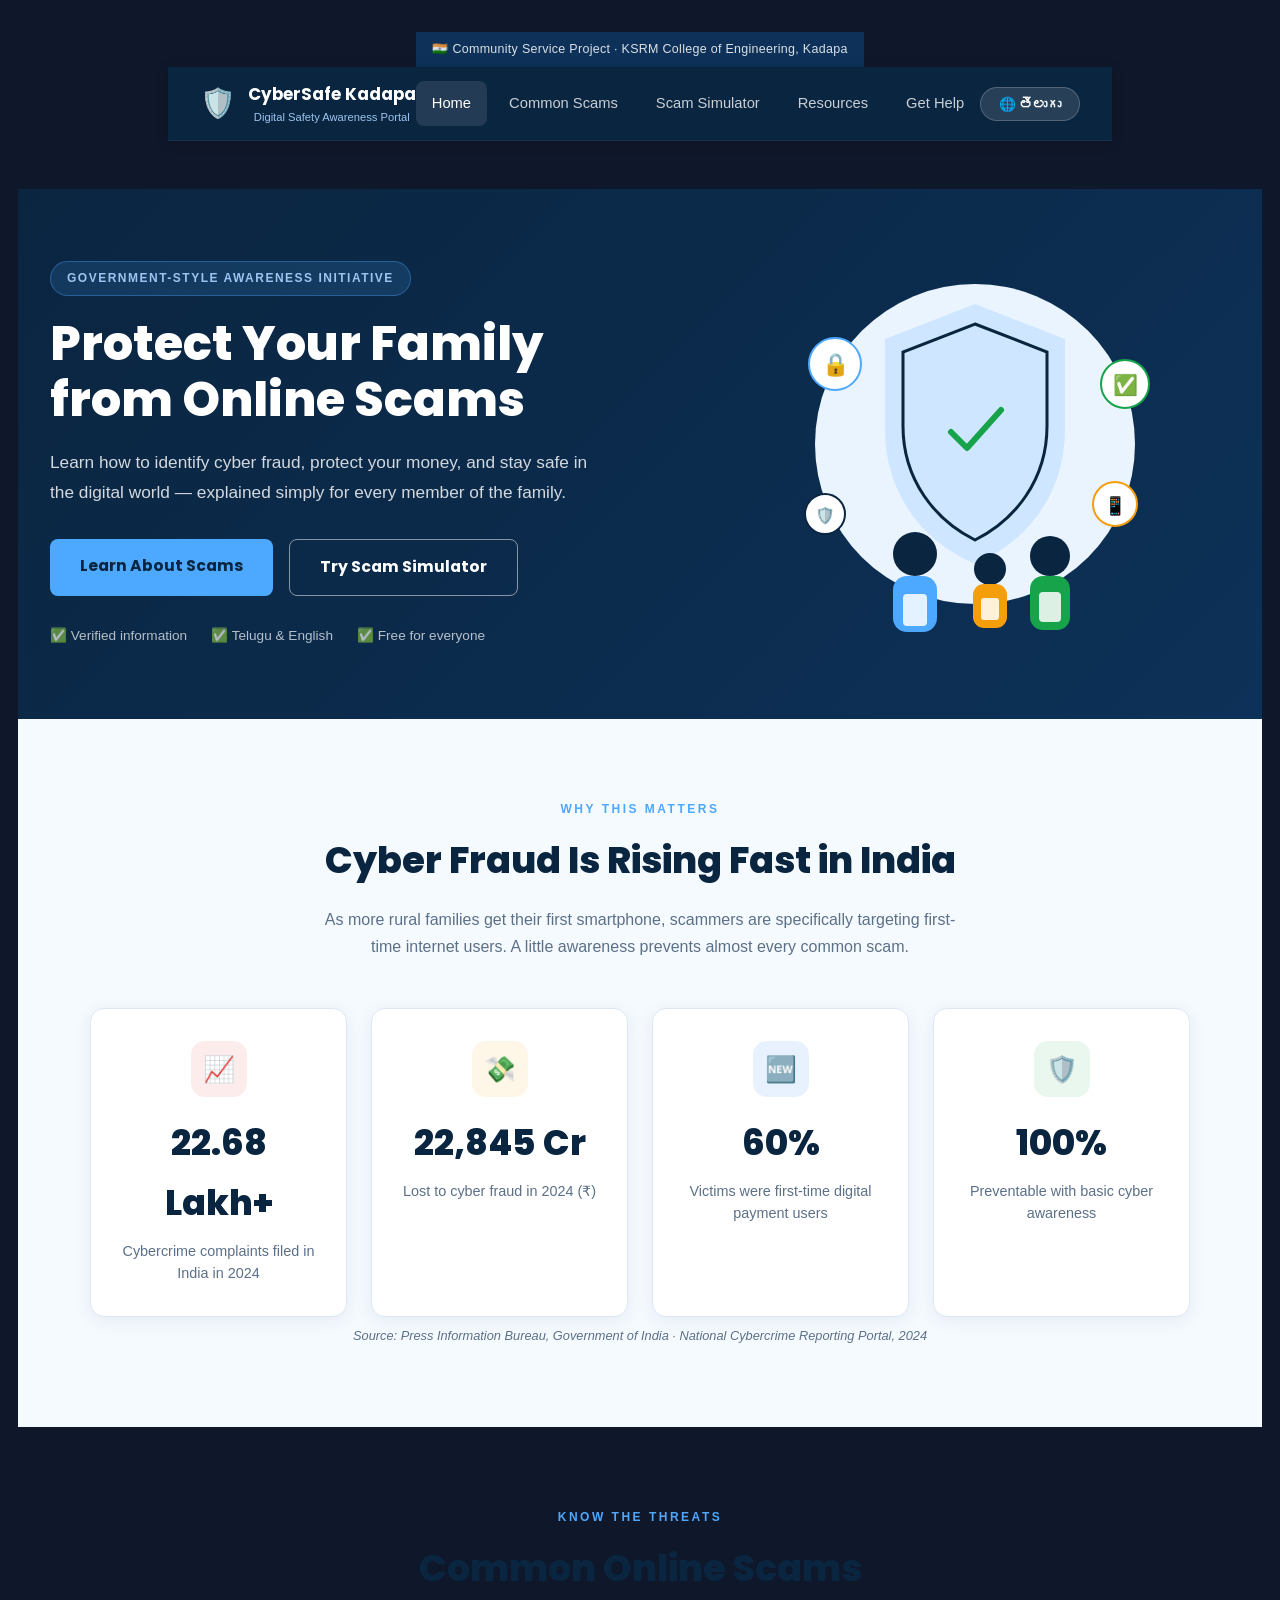
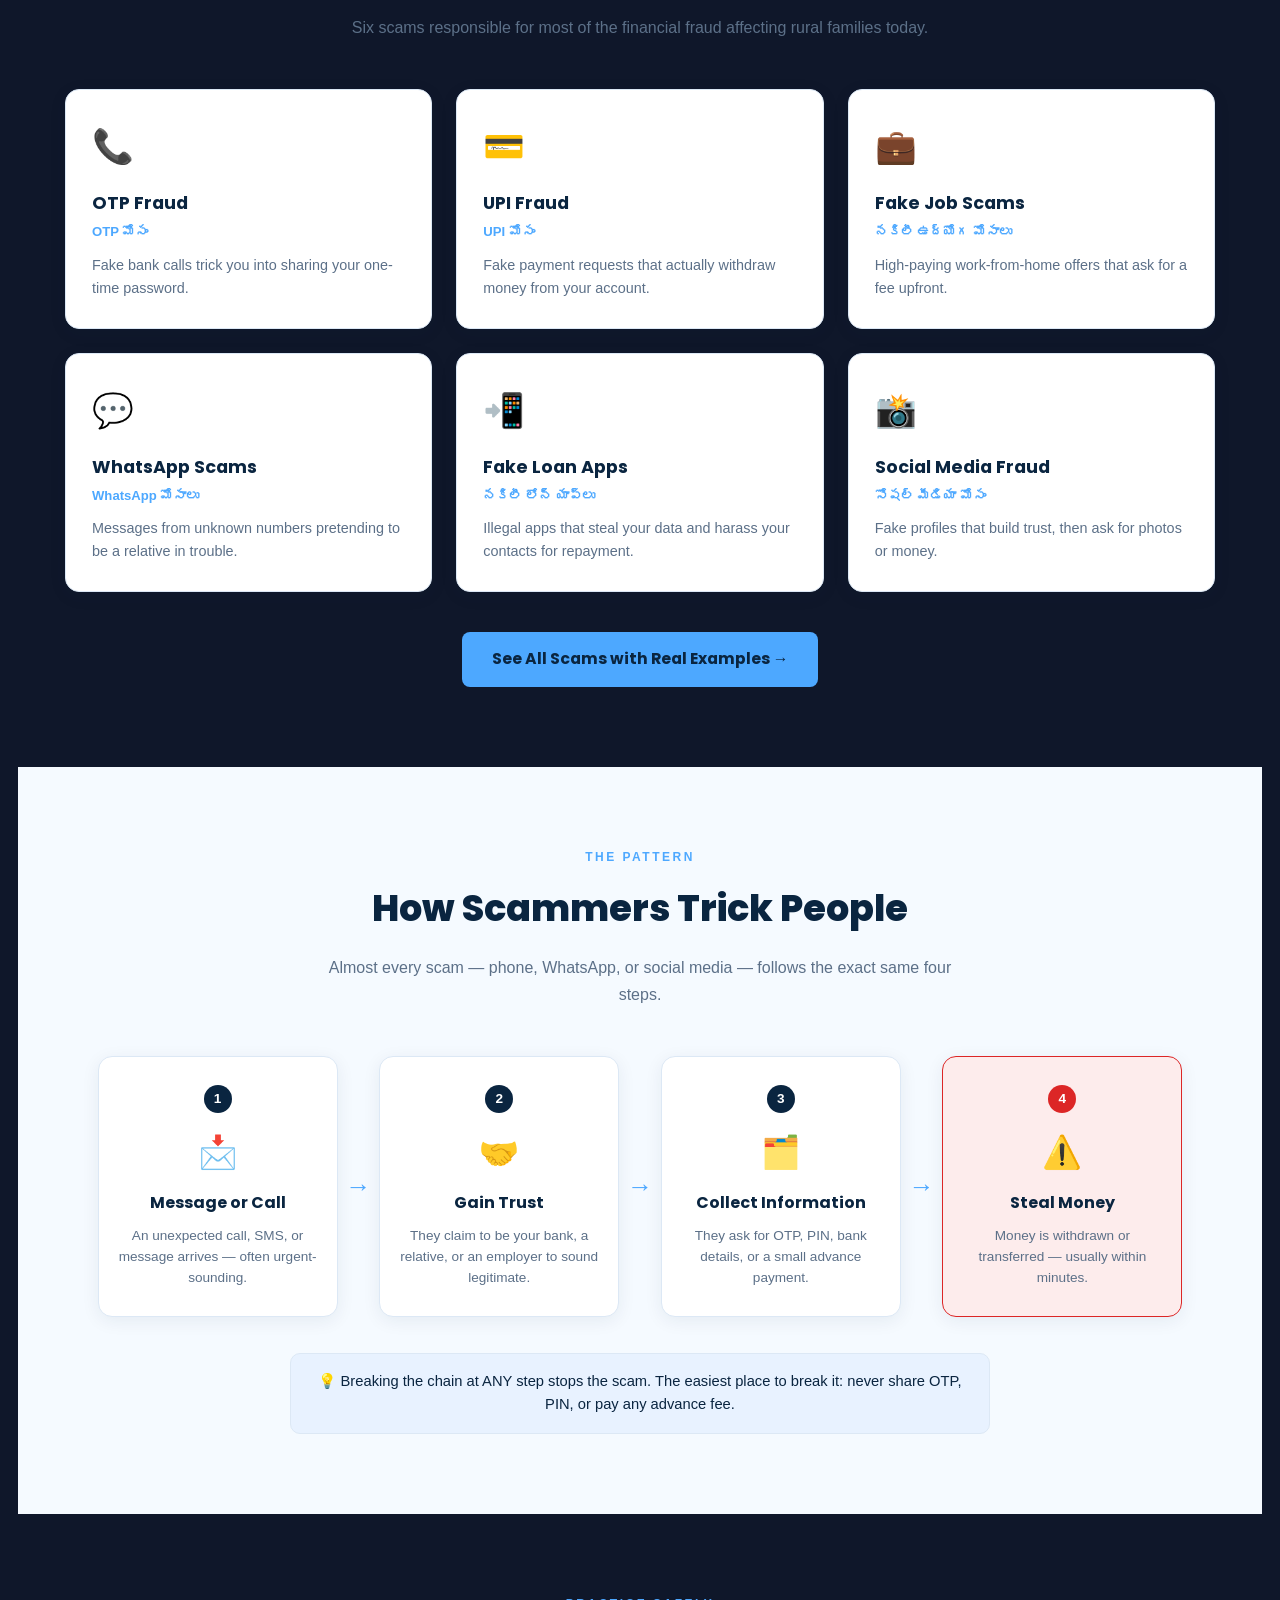
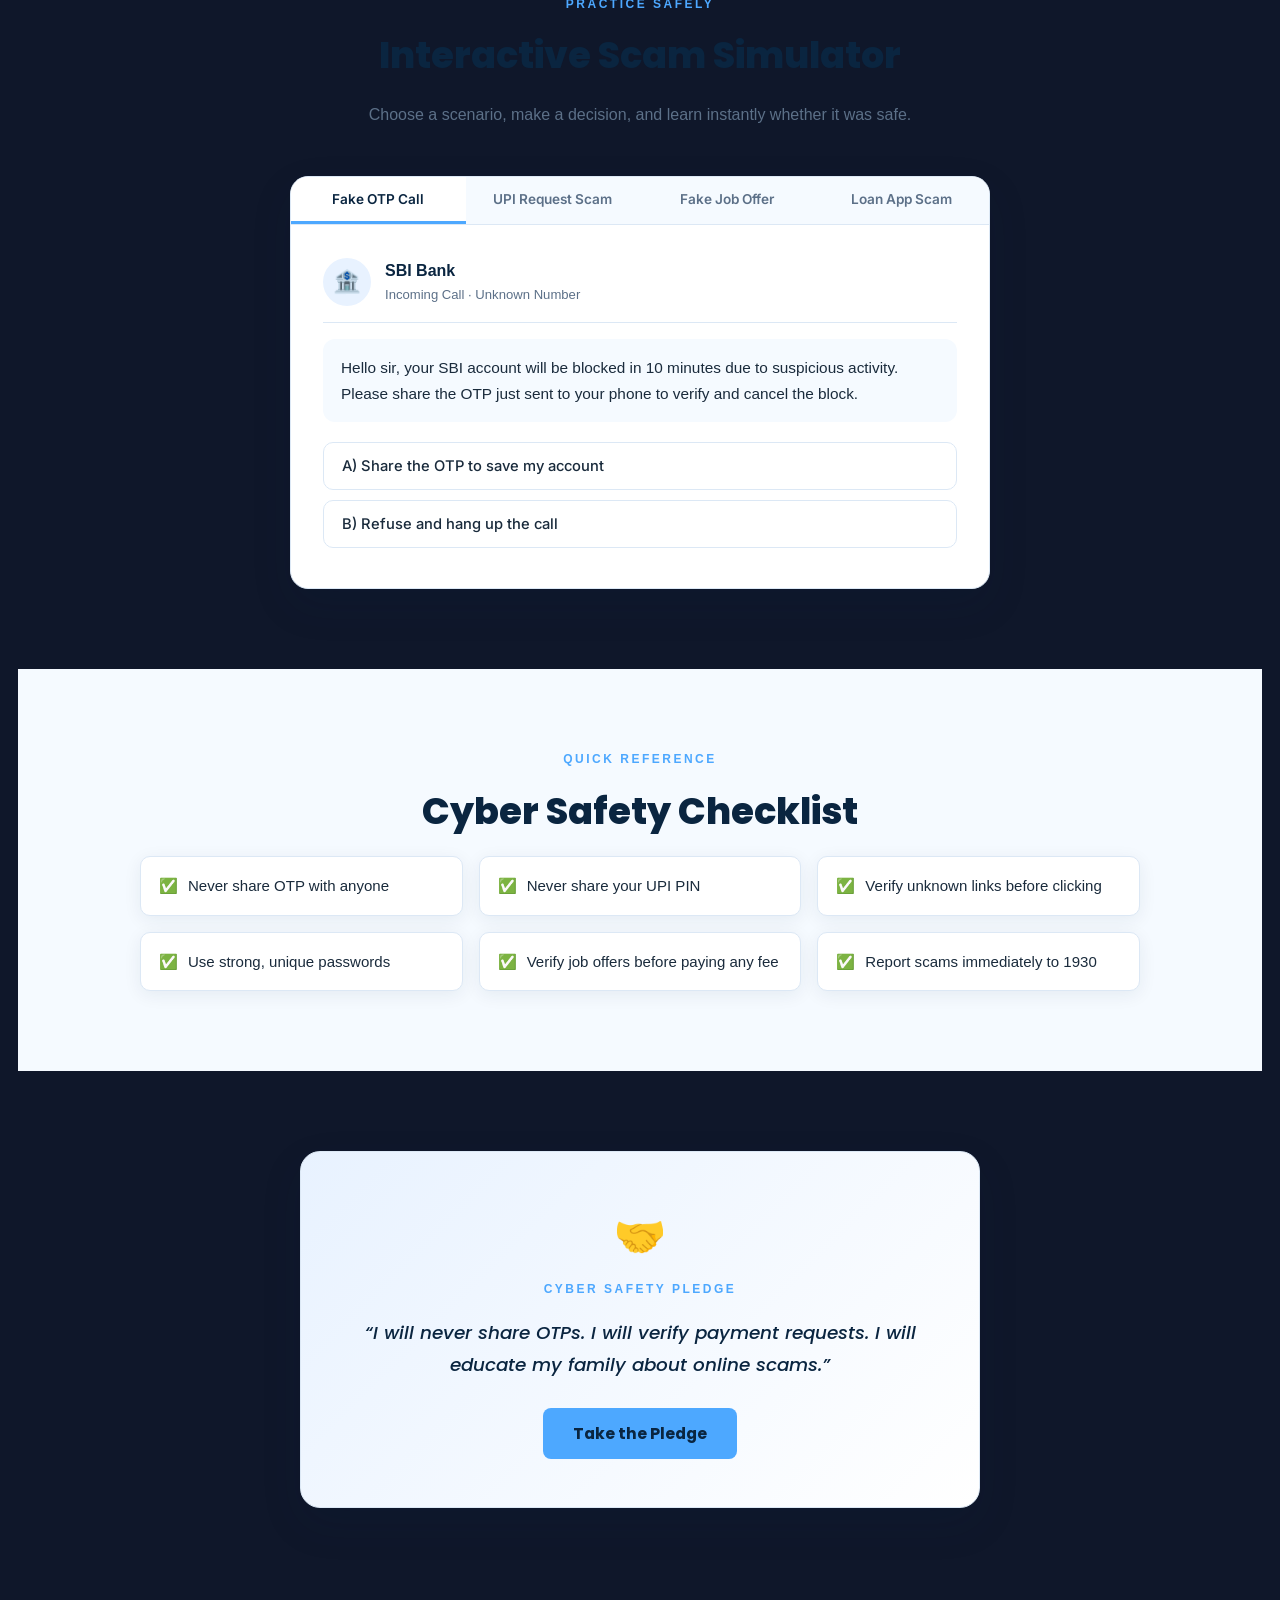
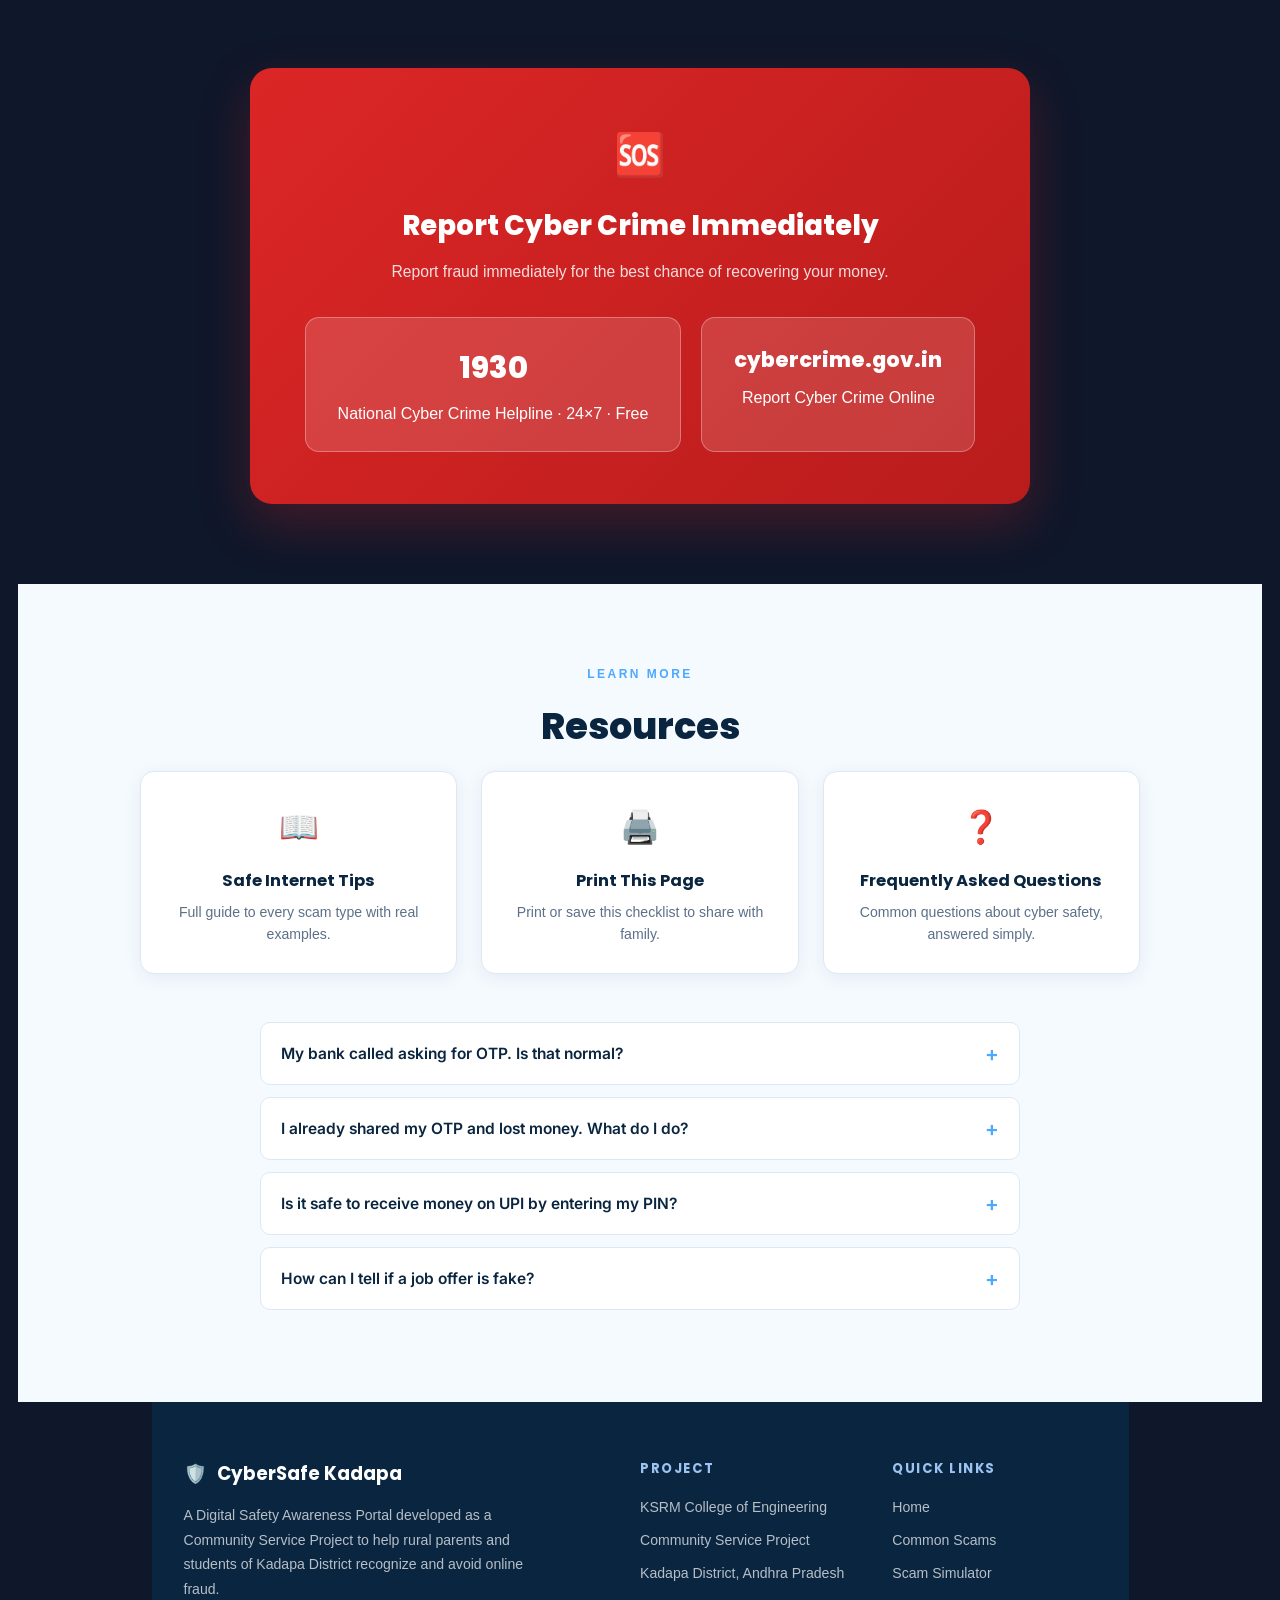
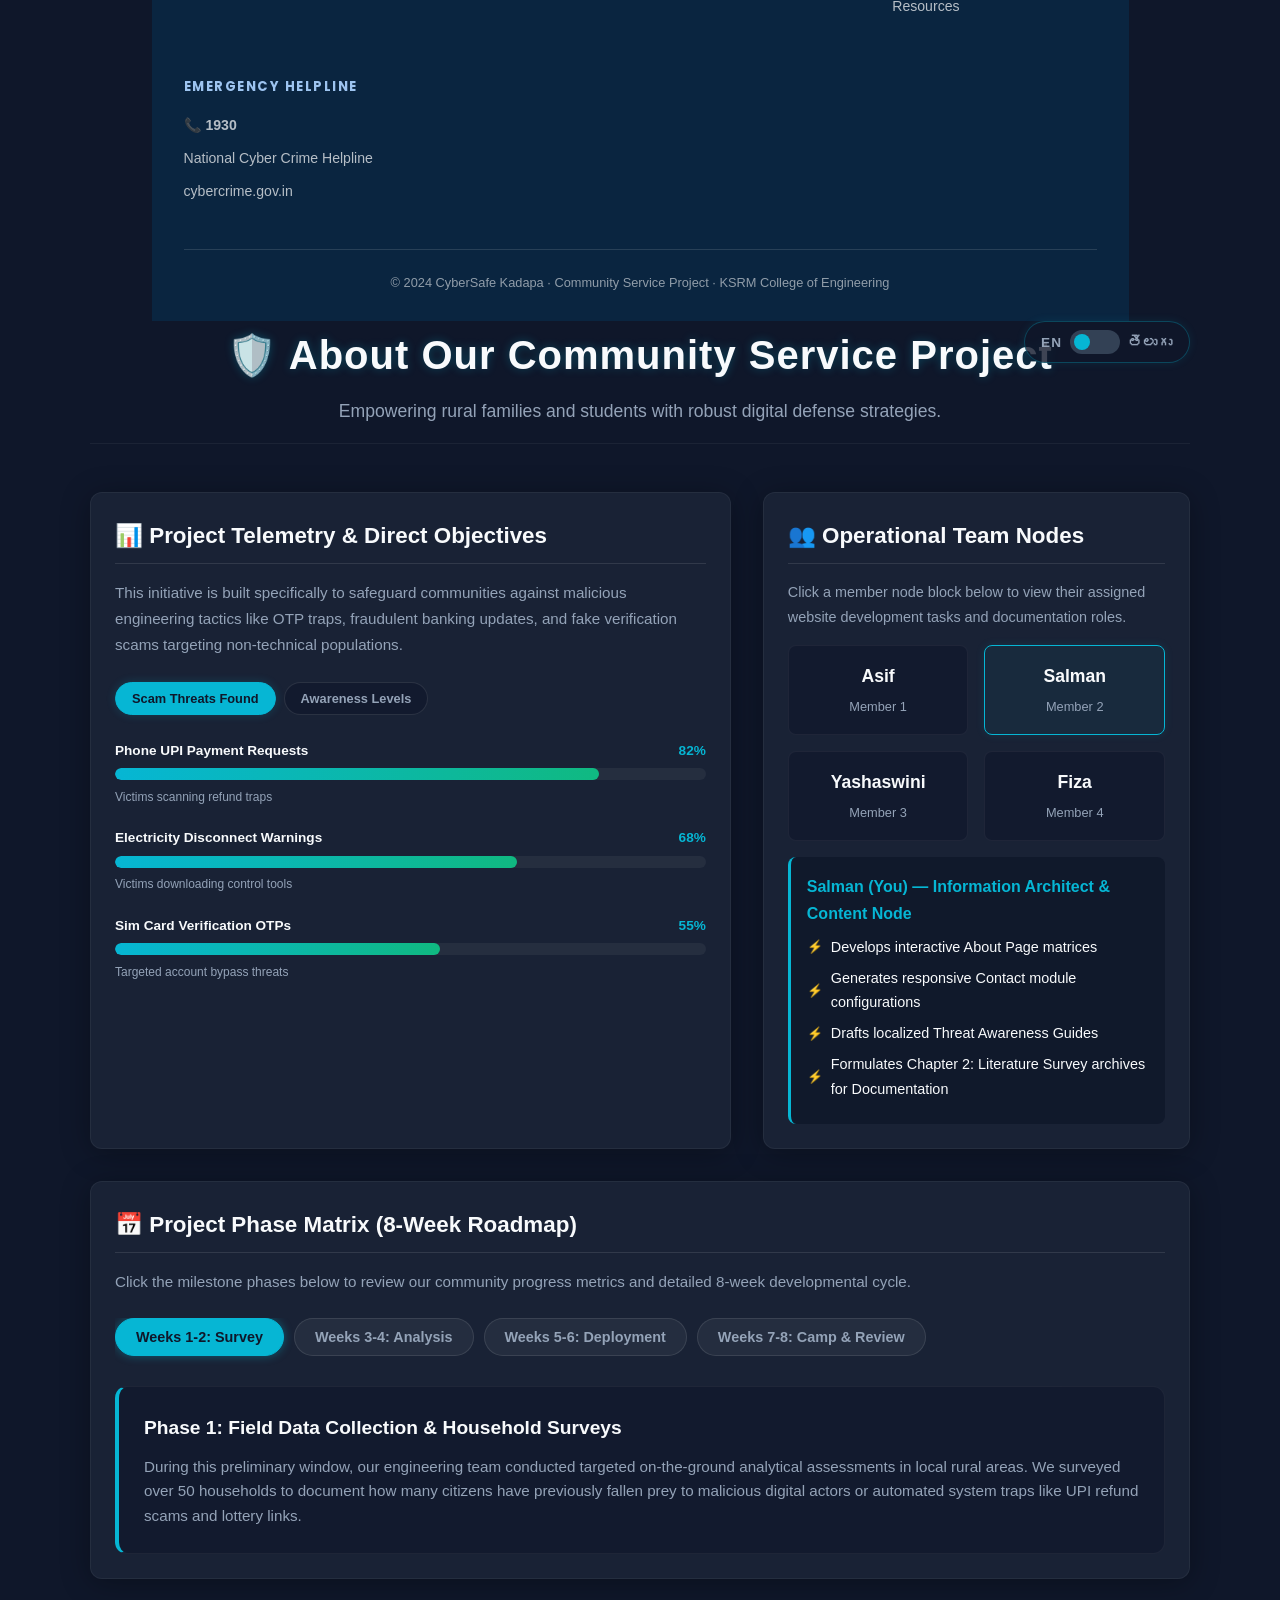
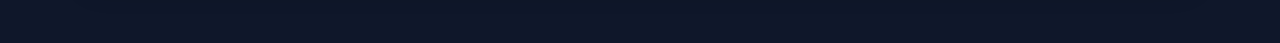
==== index.html @ 5f25ead6 "Update index.html" ====
<!DOCTYPE html>
<html lang="en">
<head>
<meta charset="UTF-8"/>
<meta name="viewport" content="width=device-width, initial-scale=1.0"/>
<title>CyberSafe Kadapa — National Digital Safety Awareness Portal</title>
<link href="https://fonts.googleapis.com/css2?family=Poppins:wght@400;500;600;700;800&family=Inter:wght@400;500;600;700&display=swap" rel="stylesheet"/>
<link rel="stylesheet" href="style.css"/>
</head>
<body>

<!-- SKIP LINK -->
<a href="#main" class="skip-link">Skip to content</a>

<!-- TOP STRIP -->
<div class="top-strip">
  <span data-en="🇮🇳 Community Service Project · KSRM College of Engineering, Kadapa" data-te="🇮🇳 కమ్యూనిటీ సర్వీస్ ప్రాజెక్ట్ · KSRM కళాశాల, కడప">🇮🇳 Community Service Project · KSRM College of Engineering, Kadapa</span>
</div>

<!-- NAVBAR -->
<header class="navbar">
  <a href="index.html" class="nav-brand">
    <span class="brand-icon">🛡️</span>
    <span class="brand-text">
      <strong data-en="CyberSafe Kadapa" data-te="సైబర్‌సేఫ్ కడప">CyberSafe Kadapa</strong>
      <small data-en="Digital Safety Awareness Portal" data-te="డిజిటల్ భద్రత అవగాహన పోర్టల్">Digital Safety Awareness Portal</small>
    </span>
  </a>
  <nav class="nav-links" id="navLinks">
    <a href="index.html" class="active" data-en="Home" data-te="హోమ్">Home</a>
    <a href="awareness.html" data-en="Common Scams" data-te="సాధారణ మోసాలు">Common Scams</a>
    <a href="#simulator" data-en="Scam Simulator" data-te="స్కామ్ సిమ్యులేటర్">Scam Simulator</a>
    <a href="#resources" data-en="Resources" data-te="వనరులు">Resources</a>
    <a href="#helpline" data-en="Get Help" data-te="సహాయం పొందండి">Get Help</a>
  </nav>
  <div class="nav-actions">
    <button class="lang-btn" id="langBtn" onclick="toggleLanguage()">🌐 తెలుగు</button>
    <button class="hamburger" id="hamburger" onclick="toggleMenu()" aria-label="Menu">
      <span></span><span></span><span></span>
    </button>
  </div>
</header>

<main id="main">

  <!-- HERO -->
  <section class="hero">
    <div class="hero-grid">
      <div class="hero-text">
        <span class="eyebrow" data-en="GOVERNMENT-STYLE AWARENESS INITIATIVE" data-te="ప్రభుత్వ తరహా అవగాహన కార్యక్రమం">GOVERNMENT-STYLE AWARENESS INITIATIVE</span>
        <h1 data-en="Protect Your Family from Online Scams" data-te="ఆన్‌లైన్ మోసాల నుండి మీ కుటుంబాన్ని రక్షించండి">Protect Your Family from Online Scams</h1>
        <p class="hero-sub" data-en="Learn how to identify cyber fraud, protect your money, and stay safe in the digital world — explained simply for every member of the family." data-te="సైబర్ మోసాన్ని గుర్తించడం, మీ డబ్బును రక్షించుకోవడం మరియు డిజిటల్ ప్రపంచంలో సురక్షితంగా ఉండటం నేర్చుకోండి — కుటుంబంలోని ప్రతి సభ్యునికి సరళంగా వివరించబడింది.">Learn how to identify cyber fraud, protect your money, and stay safe in the digital world — explained simply for every member of the family.</p>
        <div class="hero-ctas">
          <a href="awareness.html" class="btn btn-primary" data-en="Learn About Scams" data-te="మోసాల గురించి తెలుసుకోండి">Learn About Scams</a>
          <a href="#simulator" class="btn btn-outline" data-en="Try Scam Simulator" data-te="స్కామ్ సిమ్యులేటర్ ప్రయత్నించండి">Try Scam Simulator</a>
        </div>
        <div class="hero-trust">
          <span>✅ <span data-en="Verified information" data-te="ధృవీకరించబడిన సమాచారం">Verified information</span></span>
          <span>✅ <span data-en="Telugu &amp; English" data-te="తెలుగు &amp; ఇంగ్లీష్">Telugu &amp; English</span></span>
          <span>✅ <span data-en="Free for everyone" data-te="అందరికీ ఉచితం">Free for everyone</span></span>
        </div>
      </div>

      <div class="hero-art" aria-hidden="true">
        <svg viewBox="0 0 420 380" class="family-illustration">
          <!-- shield backdrop -->
          <circle cx="210" cy="180" r="160" fill="#EAF4FF"/>
          <path d="M210 40 L300 75 V165 C300 230 262 278 210 300 C158 278 120 230 120 165 V75 Z" fill="#4DA8FF" opacity="0.18"/>
          <path d="M210 60 L282 88 V162 C282 216 250 256 210 276 C170 256 138 216 138 162 V88 Z" fill="none" stroke="#0A2540" stroke-width="3"/>
          <path d="M186 168 L202 184 L236 146" fill="none" stroke="#16A34A" stroke-width="6" stroke-linecap="round" stroke-linejoin="round"/>
          <!-- parent figure -->
          <circle cx="150" cy="290" r="22" fill="#0A2540"/>
          <rect x="128" y="312" width="44" height="56" rx="14" fill="#4DA8FF"/>
          <rect x="138" y="330" width="24" height="32" rx="4" fill="#FFFFFF" opacity="0.85"/>
          <!-- child figure -->
          <circle cx="225" cy="305" r="16" fill="#0A2540"/>
          <rect x="208" y="320" width="34" height="44" rx="11" fill="#F59E0B"/>
          <rect x="216" y="334" width="18" height="22" rx="3" fill="#FFFFFF" opacity="0.85"/>
          <!-- second parent -->
          <circle cx="285" cy="292" r="20" fill="#0A2540"/>
          <rect x="265" y="312" width="40" height="54" rx="13" fill="#16A34A"/>
          <rect x="274" y="328" width="22" height="30" rx="4" fill="#FFFFFF" opacity="0.85"/>
          <!-- floating security icons -->
          <g class="float-icon a">
            <circle cx="70" cy="100" r="26" fill="#FFFFFF" stroke="#4DA8FF" stroke-width="2"/>
            <text x="70" y="108" text-anchor="middle" font-size="22">🔒</text>
          </g>
          <g class="float-icon b">
            <circle cx="360" cy="120" r="24" fill="#FFFFFF" stroke="#16A34A" stroke-width="2"/>
            <text x="360" y="128" text-anchor="middle" font-size="20">✅</text>
          </g>
          <g class="float-icon c">
            <circle cx="350" cy="240" r="22" fill="#FFFFFF" stroke="#F59E0B" stroke-width="2"/>
            <text x="350" y="248" text-anchor="middle" font-size="18">📱</text>
          </g>
          <g class="float-icon d">
            <circle cx="60" cy="250" r="20" fill="#FFFFFF" stroke="#0A2540" stroke-width="2"/>
            <text x="60" y="257" text-anchor="middle" font-size="16">🛡️</text>
          </g>
        </svg>
      </div>
    </div>
  </section>

  <!-- WHY IT MATTERS -->
  <section class="section section-light reveal">
    <p class="section-eyebrow" data-en="WHY THIS MATTERS" data-te="ఇది ఎందుకు ముఖ్యం">WHY THIS MATTERS</p>
    <h2 class="section-title" data-en="Cyber Fraud Is Rising Fast in India" data-te="భారతదేశంలో సైబర్ మోసం వేగంగా పెరుగుతోంది">Cyber Fraud Is Rising Fast in India</h2>
    <p class="section-desc" data-en="As more rural families get their first smartphone, scammers are specifically targeting first-time internet users. A little awareness prevents almost every common scam." data-te="మరిన్ని గ్రామీణ కుటుంబాలు తమ మొదటి స్మార్ట్‌ఫోన్ పొందడంతో, స్కామర్లు మొదటిసారి ఇంటర్నెట్ వాడే వారిని ప్రత్యేకంగా లక్ష్యంగా చేసుకుంటున్నారు. కొంచెం అవగాహన దాదాపు అన్ని సాధారణ మోసాలను నివారిస్తుంది.">As more rural families get their first smartphone, scammers are specifically targeting first-time internet users. A little awareness prevents almost every common scam.</p>

    <div class="info-grid">
      <div class="info-card reveal-item">
        <div class="info-icon icon-danger">📈</div>
        <div class="info-num" data-target="22.68" data-suffix=" Lakh+">0</div>
        <p data-en="Cybercrime complaints filed in India in 2024" data-te="2024లో భారతదేశంలో దాఖలైన సైబర్ క్రైమ్ ఫిర్యాదులు">Cybercrime complaints filed in India in 2024</p>
      </div>
      <div class="info-card reveal-item">
        <div class="info-icon icon-warning">💸</div>
        <div class="info-num" data-target="22845" data-suffix=" Cr">0</div>
        <p data-en="Lost to cyber fraud in 2024 (₹)" data-te="2024లో సైబర్ మోసంలో పోయిన మొత్తం (₹)">Lost to cyber fraud in 2024 (₹)</p>
      </div>
      <div class="info-card reveal-item">
        <div class="info-icon icon-info">🆕</div>
        <div class="info-num" data-target="60" data-suffix="%">0</div>
        <p data-en="Victims were first-time digital payment users" data-te="మొదటిసారి డిజిటల్ చెల్లింపు వాడిన వారు బాధితులయ్యారు">Victims were first-time digital payment users</p>
      </div>
      <div class="info-card reveal-item">
        <div class="info-icon icon-success">🛡️</div>
        <div class="info-num" data-target="100" data-suffix="%">0</div>
        <p data-en="Preventable with basic cyber awareness" data-te="ప్రాథమిక సైబర్ అవగాహనతో నివారించగలిగేది">Preventable with basic cyber awareness</p>
      </div>
    </div>
    <p class="source-note" data-en="Source: Press Information Bureau, Government of India · National Cybercrime Reporting Portal, 2024" data-te="మూలం: పత్రికా సమాచార కార్యాలయం, భారత ప్రభుత్వం · 2024">Source: Press Information Bureau, Government of India · National Cybercrime Reporting Portal, 2024</p>
  </section>

  <!-- COMMON SCAMS PREVIEW -->
  <section class="section reveal">
    <p class="section-eyebrow" data-en="KNOW THE THREATS" data-te="ముప్పులు తెలుసుకోండి">KNOW THE THREATS</p>
    <h2 class="section-title" data-en="Common Online Scams" data-te="సాధారణ ఆన్‌లైన్ మోసాలు">Common Online Scams</h2>
    <p class="section-desc" data-en="Six scams responsible for most of the financial fraud affecting rural families today." data-te="నేడు గ్రామీణ కుటుంబాలను ప్రభావితం చేసే ఆర్థిక మోసాలలో ఎక్కువ భాగానికి కారణమైన ఆరు మోసాలు.">Six scams responsible for most of the financial fraud affecting rural families today.</p>

    <div class="scam-grid">
      <a href="awareness.html#otp" class="scam-card reveal-item">
        <div class="scam-icon">📞</div>
        <h3 data-en="OTP Fraud" data-te="OTP మోసం">OTP Fraud</h3>
        <span class="te-label">OTP మోసం</span>
        <p data-en="Fake bank calls trick you into sharing your one-time password." data-te="నకిలీ బ్యాంక్ కాల్స్ మిమ్మల్ని OTP పంచుకునేలా మోసం చేస్తాయి.">Fake bank calls trick you into sharing your one-time password.</p>
      </a>
      <a href="awareness.html#upi" class="scam-card reveal-item">
        <div class="scam-icon">💳</div>
        <h3 data-en="UPI Fraud" data-te="UPI మోసం">UPI Fraud</h3>
        <span class="te-label">UPI మోసం</span>
        <p data-en="Fake payment requests that actually withdraw money from your account." data-te="నిజానికి మీ ఖాతా నుండి డబ్బు తీసుకునే నకిలీ చెల్లింపు అభ్యర్థనలు.">Fake payment requests that actually withdraw money from your account.</p>
      </a>
      <a href="awareness.html#jobs" class="scam-card reveal-item">
        <div class="scam-icon">💼</div>
        <h3 data-en="Fake Job Scams" data-te="నకిలీ ఉద్యోగ మోసాలు">Fake Job Scams</h3>
        <span class="te-label">నకిలీ ఉద్యోగ మోసాలు</span>
        <p data-en="High-paying work-from-home offers that ask for a fee upfront." data-te="ముందుగా ఫీజు అడిగే అధిక వేతన వర్క్ ఫ్రమ్ హోమ్ ఆఫర్లు.">High-paying work-from-home offers that ask for a fee upfront.</p>
      </a>
      <a href="awareness.html#whatsapp" class="scam-card reveal-item">
        <div class="scam-icon">💬</div>
        <h3 data-en="WhatsApp Scams" data-te="WhatsApp మోసాలు">WhatsApp Scams</h3>
        <span class="te-label">WhatsApp మోసాలు</span>
        <p data-en="Messages from unknown numbers pretending to be a relative in trouble." data-te="ఇబ్బందిలో ఉన్న బంధువుగా నటిస్తూ తెలియని నంబర్ల నుండి మెసేజ్‌లు.">Messages from unknown numbers pretending to be a relative in trouble.</p>
      </a>
      <a href="awareness.html#loan" class="scam-card reveal-item">
        <div class="scam-icon">📲</div>
        <h3 data-en="Fake Loan Apps" data-te="నకిలీ లోన్ యాప్‌లు">Fake Loan Apps</h3>
        <span class="te-label">నకిలీ లోన్ యాప్‌లు</span>
        <p data-en="Illegal apps that steal your data and harass your contacts for repayment." data-te="మీ డేటాను దొంగిలించి, తిరిగి చెల్లింపు కోసం మీ పరిచయాలను వేధించే చట్టవిరుద్ధ యాప్‌లు.">Illegal apps that steal your data and harass your contacts for repayment.</p>
      </a>
      <a href="awareness.html#social" class="scam-card reveal-item">
        <div class="scam-icon">📸</div>
        <h3 data-en="Social Media Fraud" data-te="సోషల్ మీడియా మోసం">Social Media Fraud</h3>
        <span class="te-label">సోషల్ మీడియా మోసం</span>
        <p data-en="Fake profiles that build trust, then ask for photos or money." data-te="నమ్మకాన్ని పెంచి, తర్వాత ఫోటోలు లేదా డబ్బు అడిగే నకిలీ ప్రొఫైల్స్.">Fake profiles that build trust, then ask for photos or money.</p>
      </a>
    </div>
    <div class="center-cta">
      <a href="awareness.html" class="btn btn-primary" data-en="See All Scams with Real Examples →" data-te="నిజమైన ఉదాహరణలతో అన్ని మోసాలు చూడండి →">See All Scams with Real Examples →</a>
    </div>
  </section>

  <!-- HOW SCAMMERS TRICK PEOPLE -->
  <section class="section section-light reveal">
    <p class="section-eyebrow" data-en="THE PATTERN" data-te="నమూనా">THE PATTERN</p>
    <h2 class="section-title" data-en="How Scammers Trick People" data-te="స్కామర్లు ప్రజలను ఎలా మోసం చేస్తారు">How Scammers Trick People</h2>
    <p class="section-desc" data-en="Almost every scam — phone, WhatsApp, or social media — follows the exact same four steps." data-te="దాదాపు ప్రతి మోసం — ఫోన్, WhatsApp లేదా సోషల్ మీడియా — ఇదే నాలుగు దశలను అనుసరిస్తుంది.">Almost every scam — phone, WhatsApp, or social media — follows the exact same four steps.</p>

    <div class="flow-chart">
      <div class="flow-step reveal-item">
        <div class="flow-num">1</div>
        <div class="flow-icon">📩</div>
        <h4 data-en="Message or Call" data-te="మెసేజ్ లేదా కాల్">Message or Call</h4>
        <p data-en="An unexpected call, SMS, or message arrives — often urgent-sounding." data-te="ఊహించని కాల్, SMS లేదా మెసేజ్ వస్తుంది — తరచుగా అత్యవసరంగా అనిపిస్తుంది.">An unexpected call, SMS, or message arrives — often urgent-sounding.</p>
      </div>
      <div class="flow-arrow" aria-hidden="true">→</div>
      <div class="flow-step reveal-item">
        <div class="flow-num">2</div>
        <div class="flow-icon">🤝</div>
        <h4 data-en="Gain Trust" data-te="నమ్మకం పొందడం">Gain Trust</h4>
        <p data-en="They claim to be your bank, a relative, or an employer to sound legitimate." data-te="వారు చట్టబద్ధంగా అనిపించడానికి మీ బ్యాంక్, బంధువు లేదా యజమానిగా చెప్పుకుంటారు.">They claim to be your bank, a relative, or an employer to sound legitimate.</p>
      </div>
      <div class="flow-arrow" aria-hidden="true">→</div>
      <div class="flow-step reveal-item">
        <div class="flow-num">3</div>
        <div class="flow-icon">🗂️</div>
        <h4 data-en="Collect Information" data-te="సమాచారం సేకరించడం">Collect Information</h4>
        <p data-en="They ask for OTP, PIN, bank details, or a small advance payment." data-te="వారు OTP, PIN, బ్యాంక్ వివరాలు లేదా చిన్న అడ్వాన్స్ చెల్లింపు అడుగుతారు.">They ask for OTP, PIN, bank details, or a small advance payment.</p>
      </div>
      <div class="flow-arrow" aria-hidden="true">→</div>
      <div class="flow-step reveal-item flow-final">
        <div class="flow-num">4</div>
        <div class="flow-icon">⚠️</div>
        <h4 data-en="Steal Money" data-te="డబ్బు దొంగిలించడం">Steal Money</h4>
        <p data-en="Money is withdrawn or transferred — usually within minutes." data-te="డబ్బు తీసుకోబడుతుంది లేదా బదిలీ చేయబడుతుంది — సాధారణంగా నిమిషాల్లో.">Money is withdrawn or transferred — usually within minutes.</p>
      </div>
    </div>
    <div class="flow-tip">
      💡 <span data-en="Breaking the chain at ANY step stops the scam. The easiest place to break it: never share OTP, PIN, or pay any advance fee." data-te="ఏ దశలోనైనా గొలుసును విచ్ఛిన్నం చేయడం మోసాన్ని ఆపుతుంది. విచ్ఛిన్నం చేయడానికి సులభమైన ప్రదేశం: OTP, PIN పంచుకోకండి లేదా అడ్వాన్స్ ఫీజు చెల్లించకండి.">Breaking the chain at ANY step stops the scam. The easiest place to break it: never share OTP, PIN, or pay any advance fee.</span>
    </div>
  </section>

  <!-- SCAM SIMULATOR -->
  <section class="section reveal" id="simulator">
    <p class="section-eyebrow" data-en="PRACTICE SAFELY" data-te="సురక్షితంగా అభ్యసించండి">PRACTICE SAFELY</p>
    <h2 class="section-title" data-en="Interactive Scam Simulator" data-te="ఇంటరాక్టివ్ స్కామ్ సిమ్యులేటర్">Interactive Scam Simulator</h2>
    <p class="section-desc" data-en="Choose a scenario, make a decision, and learn instantly whether it was safe." data-te="ఒక దృశ్యం ఎంచుకోండి, నిర్ణయం తీసుకోండి, అది సురక్షితమో కాదో వెంటనే తెలుసుకోండి.">Choose a scenario, make a decision, and learn instantly whether it was safe.</p>

    <div class="sim-card">
      <div class="sim-tabs">
        <button class="sim-tab active" onclick="loadScenario('otp',this)" data-en="Fake OTP Call" data-te="నకిలీ OTP కాల్">Fake OTP Call</button>
        <button class="sim-tab" onclick="loadScenario('upi',this)" data-en="UPI Request Scam" data-te="UPI అభ్యర్థన మోసం">UPI Request Scam</button>
        <button class="sim-tab" onclick="loadScenario('job',this)" data-en="Fake Job Offer" data-te="నకిలీ ఉద్యోగ ఆఫర్">Fake Job Offer</button>
        <button class="sim-tab" onclick="loadScenario('loan',this)" data-en="Loan App Scam" data-te="లోన్ యాప్ మోసం">Loan App Scam</button>
      </div>

      <div class="sim-body">
        <div class="sim-scenario">
          <div class="sim-caller">
            <div class="sim-avatar" id="simAvatar">🏦</div>
            <div>
              <div class="sim-name" id="simName">SBI Bank</div>
              <div class="sim-sub" id="simSub" data-en="Incoming Call" data-te="వస్తున్న కాల్">Incoming Call</div>
            </div>
          </div>
          <p class="sim-msg" id="simMsg">Loading...</p>
        </div>
        <div class="sim-options" id="simOptions"></div>
        <div class="sim-result" id="simResult">
          <div class="sim-result-icon" id="simResultIcon"></div>
          <div class="sim-result-title" id="simResultTitle"></div>
          <p id="simResultBody"></p>
          <button class="btn btn-outline btn-sm" onclick="replayScenario()" data-en="↩ Try Again" data-te="↩ మళ్ళీ ప్రయత్నించండి">↩ Try Again</button>
        </div>
      </div>
    </div>
  </section>

  <!-- CHECKLIST -->
  <section class="section section-light reveal">
    <p class="section-eyebrow" data-en="QUICK REFERENCE" data-te="త్వరిత సూచన">QUICK REFERENCE</p>
    <h2 class="section-title" data-en="Cyber Safety Checklist" data-te="సైబర్ భద్రత చెక్‌లిస్ట్">Cyber Safety Checklist</h2>
    <div class="checklist-grid">
      <div class="check-item reveal-item">✅ <span data-en="Never share OTP with anyone" data-te="OTP ను ఎవరితోనూ పంచుకోకండి">Never share OTP with anyone</span></div>
      <div class="check-item reveal-item">✅ <span data-en="Never share your UPI PIN" data-te="మీ UPI PIN ను పంచుకోకండి">Never share your UPI PIN</span></div>
      <div class="check-item reveal-item">✅ <span data-en="Verify unknown links before clicking" data-te="క్లిక్ చేయడానికి ముందు తెలియని లింక్‌లను ధృవీకరించండి">Verify unknown links before clicking</span></div>
      <div class="check-item reveal-item">✅ <span data-en="Use strong, unique passwords" data-te="బలమైన, ప్రత్యేక పాస్‌వర్డ్‌లు వాడండి">Use strong, unique passwords</span></div>
      <div class="check-item reveal-item">✅ <span data-en="Verify job offers before paying any fee" data-te="ఏదైనా ఫీజు చెల్లించే ముందు ఉద్యోగ ఆఫర్లను ధృవీకరించండి">Verify job offers before paying any fee</span></div>
      <div class="check-item reveal-item">✅ <span data-en="Report scams immediately to 1930" data-te="వెంటనే 1930 కి మోసాలను నివేదించండి">Report scams immediately to 1930</span></div>
    </div>
  </section>

  <!-- PLEDGE -->
  <section class="section reveal">
    <div class="pledge-card">
      <div class="pledge-icon">🤝</div>
      <p class="section-eyebrow" data-en="CYBER SAFETY PLEDGE" data-te="సైబర్ భద్రత ప్రతిజ్ఞ">CYBER SAFETY PLEDGE</p>
      <p class="pledge-text" data-en="“I will never share OTPs. I will verify payment requests. I will educate my family about online scams.”" data-te="“నేను OTP లను ఎప్పుడూ పంచుకోను. నేను చెల్లింపు అభ్యర్థనలను ధృవీకరిస్తాను. నా కుటుంబానికి ఆన్‌లైన్ మోసాల గురించి అవగాహన కల్పిస్తాను.”">"I will never share OTPs. I will verify payment requests. I will educate my family about online scams."</p>
      <button class="btn btn-primary" id="pledgeBtn" onclick="takePledge()" data-en="Take the Pledge" data-te="ప్రతిజ్ఞ తీసుకోండి">Take the Pledge</button>
      <div class="pledge-success" id="pledgeSuccess">
        🎉 <span data-en="Congratulations! You are a Cyber Safety Ambassador." data-te="అభినందనలు! మీరు సైబర్ భద్రత అంబాసిడర్.">Congratulations! You are a Cyber Safety Ambassador.</span>
      </div>
    </div>
  </section>

  <!-- HELPLINE -->
  <section class="section helpline-section" id="helpline">
    <div class="helpline-box">
      <div class="helpline-icon">🆘</div>
      <h2 data-en="Report Cyber Crime Immediately" data-te="వెంటనే సైబర్ నేరాన్ని నివేదించండి">Report Cyber Crime Immediately</h2>
      <p data-en="Report fraud immediately for the best chance of recovering your money." data-te="మీ డబ్బును తిరిగి పొందే ఉత్తమ అవకాశం కోసం వెంటనే మోసాన్ని నివేదించండి.">Report fraud immediately for the best chance of recovering your money.</p>
      <div class="helpline-cards">
        <a href="tel:1930" class="helpline-card">
          <div class="helpline-num">1930</div>
          <div data-en="National Cyber Crime Helpline · 24×7 · Free" data-te="జాతీయ సైబర్ క్రైమ్ హెల్ప్‌లైన్ · 24×7 · ఉచితం">National Cyber Crime Helpline · 24×7 · Free</div>
        </a>
        <a href="https://cybercrime.gov.in" target="_blank" class="helpline-card">
          <div class="helpline-num" style="font-size:1.3rem">cybercrime.gov.in</div>
          <div data-en="Report Cyber Crime Online" data-te="ఆన్‌లైన్‌లో సైబర్ నేరాన్ని నివేదించండి">Report Cyber Crime Online</div>
        </a>
      </div>
    </div>
  </section>

  <!-- RESOURCES -->
  <section class="section section-light reveal" id="resources">
    <p class="section-eyebrow" data-en="LEARN MORE" data-te="మరింత తెలుసుకోండి">LEARN MORE</p>
    <h2 class="section-title" data-en="Resources" data-te="వనరులు">Resources</h2>
    <div class="resource-grid">
      <a href="awareness.html" class="resource-card reveal-item">
        <div class="resource-icon">📖</div>
        <h3 data-en="Safe Internet Tips" data-te="సురక్షిత ఇంటర్నెట్ చిట్కాలు">Safe Internet Tips</h3>
        <p data-en="Full guide to every scam type with real examples." data-te="నిజమైన ఉదాహరణలతో ప్రతి మోసం రకానికి పూర్తి గైడ్.">Full guide to every scam type with real examples.</p>
      </a>
      <a href="#" class="resource-card reveal-item" onclick="window.print();return false;">
        <div class="resource-icon">🖨️</div>
        <h3 data-en="Print This Page" data-te="ఈ పేజీని ప్రింట్ చేయండి">Print This Page</h3>
        <p data-en="Print or save this checklist to share with family." data-te="కుటుంబంతో పంచుకోవడానికి ఈ చెక్‌లిస్ట్‌ను ప్రింట్ చేయండి లేదా సేవ్ చేయండి.">Print or save this checklist to share with family.</p>
      </a>
      <a href="#faqSection" class="resource-card reveal-item">
        <div class="resource-icon">❓</div>
        <h3 data-en="Frequently Asked Questions" data-te="తరచుగా అడిగే ప్రశ్నలు">Frequently Asked Questions</h3>
        <p data-en="Common questions about cyber safety, answered simply." data-te="సైబర్ భద్రత గురించి సాధారణ ప్రశ్నలు, సరళంగా సమాధానం ఇవ్వబడ్డాయి.">Common questions about cyber safety, answered simply.</p>
      </a>
    </div>

    <div class="faq-list" id="faqSection">
      <div class="faq-item">
        <button class="faq-q" onclick="toggleFaq(this)" data-en="My bank called asking for OTP. Is that normal?" data-te="నా బ్యాంక్ OTP కోసం కాల్ చేసింది. ఇది సాధారణమేనా?">My bank called asking for OTP. Is that normal?</button>
        <div class="faq-a" data-en="No. Banks, RBI, and government departments never call asking for your OTP, PIN, or password. If this happens, hang up and call your bank's official number directly." data-te="లేదు. బ్యాంకులు, RBI మరియు ప్రభుత్వ శాఖలు ఎప్పుడూ మీ OTP, PIN లేదా పాస్‌వర్డ్ కోసం కాల్ చేయవు. ఇలా జరిగితే, ఫోన్ పెట్టేసి మీ బ్యాంక్ అధికారిక నంబర్‌కు నేరుగా కాల్ చేయండి.">No. Banks, RBI, and government departments never call asking for your OTP, PIN, or password. If this happens, hang up and call your bank's official number directly.</div>
      </div>
      <div class="faq-item">
        <button class="faq-q" onclick="toggleFaq(this)" data-en="I already shared my OTP and lost money. What do I do?" data-te="నేను ఇప్పటికే నా OTP పంచుకుని డబ్బు పోగొట్టుకున్నాను. నేను ఏమి చేయాలి?">I already shared my OTP and lost money. What do I do?</button>
        <div class="faq-a" data-en="Call 1930 immediately and also report at cybercrime.gov.in. Acting within the first hour gives banks the best chance to freeze the transfer." data-te="వెంటనే 1930 కి కాల్ చేయండి మరియు cybercrime.gov.in లో కూడా నివేదించండి. మొదటి గంటలో చర్య తీసుకోవడం బ్యాంకులకు బదిలీని ఫ్రీజ్ చేసే ఉత్తమ అవకాశం ఇస్తుంది.">Call 1930 immediately and also report at cybercrime.gov.in. Acting within the first hour gives banks the best chance to freeze the transfer.</div>
      </div>
      <div class="faq-item">
        <button class="faq-q" onclick="toggleFaq(this)" data-en="Is it safe to receive money on UPI by entering my PIN?" data-te="UPI లో నా PIN నమోదు చేయడం ద్వారా డబ్బు స్వీకరించడం సురక్షితమేనా?">Is it safe to receive money on UPI by entering my PIN?</button>
        <div class="faq-a" data-en="No. You never need a PIN to receive money. If any screen asks for your PIN, it means you are sending money out, not receiving it." data-te="లేదు. డబ్బు స్వీకరించడానికి మీకు ఎప్పుడూ PIN అవసరం లేదు. ఏ స్క్రీన్‌అయినా మీ PIN అడిగితే, మీరు డబ్బు పంపుతున్నారని అర్థం.">No. You never need a PIN to receive money. If any screen asks for your PIN, it means you are sending money out, not receiving it.</div>
      </div>
      <div class="faq-item">
        <button class="faq-q" onclick="toggleFaq(this)" data-en="How can I tell if a job offer is fake?" data-te="ఉద్యోగ ఆఫర్ నకిలీదో కాదో నేను ఎలా చెప్పగలను?">How can I tell if a job offer is fake?</button>
        <div class="faq-a" data-en="Any job that asks you to pay money — for registration, training, or a 'joining kit' — before you start working is almost always fake. Legitimate employers pay you, not the other way around." data-te="ప్రారంభించడానికి ముందు రిజిస్ట్రేషన్, ట్రైనింగ్ లేదా 'జాయినింగ్ కిట్' కోసం డబ్బు చెల్లించమని అడిగే ఏ ఉద్యోగమైనా దాదాపు ఎల్లప్పుడూ నకిలీదే.">Any job that asks you to pay money — for registration, training, or a 'joining kit' — before you start working is almost always fake. Legitimate employers pay you, not the other way around.</div>
      </div>
    </div>
  </section>

</main>

<!-- FOOTER -->
<footer class="site-footer">
  <div class="footer-grid">
    <div class="footer-about">
      <div class="footer-brand"><span>🛡️</span> CyberSafe Kadapa</div>
      <p data-en="A Digital Safety Awareness Portal developed as a Community Service Project to help rural parents and students of Kadapa District recognize and avoid online fraud." data-te="కడప జిల్లా గ్రామీణ తల్లిదండ్రులు మరియు విద్యార్థులు ఆన్‌లైన్ మోసాన్ని గుర్తించి నివారించడంలో సహాయపడటానికి కమ్యూనిటీ సర్వీస్ ప్రాజెక్ట్‌గా అభివృద్ధి చేయబడిన డిజిటల్ భద్రత అవగాహన పోర్టల్.">A Digital Safety Awareness Portal developed as a Community Service Project to help rural parents and students of Kadapa District recognize and avoid online fraud.</p>
    </div>
    <div class="footer-col">
      <h4 data-en="Project" data-te="ప్రాజెక్ట్">Project</h4>
      <p>KSRM College of Engineering</p>
      <p data-en="Community Service Project" data-te="కమ్యూనిటీ సర్వీస్ ప్రాజెక్ట్">Community Service Project</p>
      <p data-en="Kadapa District, Andhra Pradesh" data-te="కడప జిల్లా, ఆంధ్రప్రదేశ్">Kadapa District, Andhra Pradesh</p>
    </div>
    <div class="footer-col">
      <h4 data-en="Quick Links" data-te="త్వరిత లింకులు">Quick Links</h4>
      <a href="index.html" data-en="Home" data-te="హోమ్">Home</a>
      <a href="awareness.html" data-en="Common Scams" data-te="సాధారణ మోసాలు">Common Scams</a>
      <a href="#simulator" data-en="Scam Simulator" data-te="స్కామ్ సిమ్యులేటర్">Scam Simulator</a>
      <a href="#resources" data-en="Resources" data-te="వనరులు">Resources</a>
    </div>
    <div class="footer-col">
      <h4 data-en="Emergency Helpline" data-te="అత్యవసర హెల్ప్‌లైన్">Emergency Helpline</h4>
      <p><strong>📞 1930</strong></p>
      <p data-en="National Cyber Crime Helpline" data-te="జాతీయ సైబర్ క్రైమ్ హెల్ప్‌లైన్">National Cyber Crime Helpline</p>
      <a href="https://cybercrime.gov.in" target="_blank">cybercrime.gov.in</a>
    </div>
  </div>
  <div class="footer-bottom">
    <p data-en="© 2024 CyberSafe Kadapa · Community Service Project · KSRM College of Engineering" data-te="© 2024 సైబర్‌సేఫ్ కడప · కమ్యూనిటీ సర్వీస్ ప్రాజెక్ట్ · KSRM కళాశాల">© 2024 CyberSafe Kadapa · Community Service Project · KSRM College of Engineering</p>
  </div>
</footer>

<script src="script.js"></script>
</body>
</html>


<!DOCTYPE html>
<html lang="en">
<head>
    <meta charset="UTF-8">
    <meta name="viewport" content="width=device-width, initial-scale=1.0">
    <title>About Our CSP Mission</title>
    <style>
        :root {
            --bg-dark: #0f172a;
            --card-bg: rgba(30, 41, 59, 0.7);
            --accent-cyan: #06b6d4;
            --accent-green: #10b981;
            --accent-red: #ef4444;
            --accent-purple: #8b5cf6;
            --text-main: #f8fafc;
            --text-muted: #94a3b8;
            --border-glow: rgba(6, 182, 212, 0.2);
            --crt-green: #34d399;
        }

        * {
            box-sizing: border-box;
            margin: 0;
            padding: 0;
            font-family: 'Segoe UI', Tahoma, Geneva, Verdana, sans-serif;
            transition: all 0.25s ease;
        }

        body {
            background-color: var(--bg-dark);
            color: var(--text-main);
            min-height: 100vh;
            padding: 2rem 1rem;
            display: flex;
            flex-direction: column;
            align-items: center;
            overflow-x: hidden;
        }

        /* Bilingual Toggle Mechanics */
        body.lang-en .te-text { display: none !important; }
        body.lang-te .en-text { display: none !important; }

        .container {
            max-width: 1100px;
            width: 100%;
        }

        header {
            text-align: center;
            margin-bottom: 3rem;
            position: relative;
            padding-bottom: 1rem;
            border-bottom: 1px solid rgba(255, 255, 255, 0.05);
        }

        .lang-switch-wrapper {
            position: absolute;
            top: 0;
            right: 0;
            display: flex;
            align-items: center;
            gap: 0.5rem;
            background: rgba(15, 23, 42, 0.8);
            padding: 0.5rem 1rem;
            border-radius: 30px;
            border: 1px solid rgba(6, 182, 212, 0.3);
            box-shadow: 0 0 10px rgba(6, 182, 212, 0.1);
        }

        .switch {
            position: relative;
            display: inline-block;
            width: 50px;
            height: 24px;
        }

        .switch input {
            opacity: 0;
            width: 0;
            height: 0;
        }

        .slider {
            position: absolute;
            cursor: pointer;
            top: 0;
            left: 0;
            right: 0;
            bottom: 0;
            background-color: #334155;
            transition: .4s;
            border-radius: 34px;
        }

        .slider:before {
            position: absolute;
            content: "";
            height: 16px;
            width: 16px;
            left: 4px;
            bottom: 4px;
            background-color: var(--accent-cyan);
            transition: .4s;
            border-radius: 50%;
        }

        input:checked + .slider {
            background-color: var(--accent-green);
        }

        input:checked + .slider:before {
            transform: translateX(26px);
            background-color: #ffffff;
        }

        .lang-label {
            font-size: 0.85rem;
            font-weight: 600;
            text-transform: uppercase;
            letter-spacing: 1px;
            color: var(--text-muted);
        }

        header h1 {
            font-size: 2.5rem;
            color: var(--text-main);
            letter-spacing: 1px;
            margin-bottom: 0.5rem;
            text-shadow: 0 0 10px rgba(6, 182, 212, 0.3);
        }

        header p {
            color: var(--text-muted);
            font-size: 1.1rem;
        }

        /* Layout Grid */
        .dashboard-grid {
            display: grid;
            grid-template-columns: 1fr;
            gap: 2rem;
            width: 100%;
            margin-bottom: 2rem;
        }

        @media (min-width: 768px) {
            .dashboard-grid {
                grid-template-columns: 1.2fr 0.8fr;
            }
            .full-width {
                grid-column: span 2;
            }
        }

        /* Glassmorphic Cyber Cards */
        .card {
            background: var(--card-bg);
            border: 1px solid rgba(255, 255, 255, 0.05);
            border-radius: 12px;
            padding: 1.5rem;
            backdrop-filter: blur(12px);
            box-shadow: 0 4px 30px rgba(0, 0, 0, 0.3);
            position: relative;
            overflow: hidden;
        }

        .card:hover {
            border-color: var(--accent-cyan);
            box-shadow: 0 4px 20px var(--border-glow);
        }

        .card h2 {
            font-size: 1.4rem;
            margin-bottom: 1rem;
            display: flex;
            align-items: center;
            gap: 0.5rem;
            color: var(--text-main);
            border-bottom: 1px solid rgba(255, 255, 255, 0.1);
            padding-bottom: 0.5rem;
        }

        .team-cluster {
            display: grid;
            grid-template-columns: repeat(2, 1fr);
            gap: 1rem;
            margin-top: 1rem;
        }

        .member-node {
            background: rgba(15, 23, 42, 0.6);
            border: 1px solid rgba(255, 255, 255, 0.05);
            border-radius: 8px;
            padding: 1rem;
            cursor: pointer;
            text-align: center;
        }

        .member-node:hover, .member-node.active {
            border-color: var(--accent-cyan);
            background: rgba(6, 182, 212, 0.05);
            box-shadow: 0 0 10px rgba(6, 182, 212, 0.1);
        }

        .member-node h3 {
            font-size: 1.1rem;
            color: var(--text-main);
            margin-bottom: 0.25rem;
        }

        .member-node p {
            font-size: 0.8rem;
            color: var(--text-muted);
        }

        .member-details-box {
            background: rgba(15, 23, 42, 0.8);
            border-radius: 8px;
            padding: 1rem;
            margin-top: 1rem;
            border-left: 3px solid var(--accent-cyan);
            min-height: 100px;
        }

        .member-details-box h4 {
            color: var(--accent-cyan);
            font-size: 1rem;
            margin-bottom: 0.5rem;
        }

        .member-details-box ul {
            list-style: none;
            padding-left: 0;
        }

        .member-details-box li {
            font-size: 0.9rem;
            margin-bottom: 0.4rem;
            display: flex;
            align-items: center;
            gap: 0.5rem;
        }

        .member-details-box li::before {
            content: "⚡";
            font-size: 0.8rem;
        }

        /* Interactive Timeline Tabs (Merged Update) */
        .timeline-section {
            margin-top: 10px;
        }

        .timeline-tabs {
            display: flex;
            gap: 10px;
            overflow-x: auto;
            padding-bottom: 10px;
            margin-bottom: 20px;
        }

        /* Scrollbar styles for tabs */
        .timeline-tabs::-webkit-scrollbar {
            height: 6px;
        }
        .timeline-tabs::-webkit-scrollbar-track {
            background: rgba(255,255,255,0.05);
            border-radius: 10px;
        }
        .timeline-tabs::-webkit-scrollbar-thumb {
            background: rgba(6, 182, 212, 0.5);
            border-radius: 10px;
        }

        .time-btn {
            background: rgba(255,255,255,0.05);
            border: 1px solid rgba(255,255,255,0.1);
            color: var(--text-muted);
            padding: 10px 20px;
            border-radius: 30px;
            cursor: pointer;
            white-space: nowrap;
            font-weight: 600;
            font-size: 0.9rem;
            transition: all 0.3s ease;
        }

        .time-btn:hover {
            background: rgba(6, 182, 212, 0.1);
        }

        .time-btn.active {
            background: var(--accent-cyan);
            color: var(--bg-dark);
            border-color: var(--accent-cyan);
            box-shadow: 0 0 10px rgba(6, 182, 212, 0.4);
        }

        .timeline-content {
            background: rgba(15, 23, 42, 0.6);
            border-radius: 12px;
            padding: 25px;
            min-height: 140px;
            border-left: 4px solid var(--accent-cyan);
            border-top: 1px solid rgba(255,255,255,0.05);
            border-right: 1px solid rgba(255,255,255,0.05);
            border-bottom: 1px solid rgba(255,255,255,0.05);
            transition: opacity 0.3s ease;
        }

        .timeline-content h3 {
            color: var(--text-main);
            margin-bottom: 10px;
            font-size: 1.2rem;
        }

        .chart-container {
            margin-top: 1rem;
        }

        .chart-selector {
            display: flex;
            gap: 0.5rem;
            margin-bottom: 1.5rem;
        }

        .chart-btn {
            background: rgba(15, 23, 42, 0.6);
            border: 1px solid rgba(255, 255, 255, 0.1);
            color: var(--text-muted);
            padding: 0.5rem 1rem;
            border-radius: 20px;
            font-size: 0.8rem;
            font-weight: 600;
            cursor: pointer;
        }

        .chart-btn.active {
            background: var(--accent-cyan);
            color: #0f172a;
            border-color: var(--accent-cyan);
            box-shadow: 0 0 10px rgba(6, 182, 212, 0.2);
        }

        .bar-chart {
            display: flex;
            flex-direction: column;
            gap: 1.2rem;
        }

        .bar-row {
            display: flex;
            flex-direction: column;
            gap: 0.4rem;
        }

        .bar-meta {
            display: flex;
            justify-content: space-between;
            font-size: 0.85rem;
        }

        .bar-track {
            background: rgba(255, 255, 255, 0.05);
            height: 12px;
            border-radius: 6px;
            overflow: hidden;
            width: 100%;
        }

        .bar-fill {
            height: 100%;
            width: 0%;
            background: linear-gradient(90deg, var(--accent-cyan), var(--accent-green));
            border-radius: 6px;
            transition: width 1s cubic-bezier(0.1, 0.8, 0.3, 1);
        }
    </style>
</head>
<body class="lang-en">

    <div class="container">
        <!-- Dashboard Header Node -->
        <header>
            <div class="lang-switch-wrapper">
                <span class="lang-label">EN</span>
                <label class="switch">
                    <input type="checkbox" id="langToggle">
                    <span class="slider"></span>
                </label>
                <span class="lang-label">తెలుగు</span>
            </div>
            
            <h1 class="en-text">🛡️ About Our Community Service Project</h1>
            <h1 class="te-text">🛡️ మా కమ్యూనిటీ సర్వీస్ ప్రాజెక్ట్ గురించి</h1>
            
            <p class="en-text">Empowering rural families and students with robust digital defense strategies.</p>
            <p class="te-text">గ్రామీణ విద్యార్థులు మరియు కుటుంబాలకు సైబర్ మోసాలపై బలమైన అవగాహన కల్పించడం.</p>
        </header>

        <div class="dashboard-grid">
            
            <!-- Column 1: Core Objectives & Metrics Tracker -->
            <div class="card">
                <h2 class="en-text">📊 Project Telemetry & Direct Objectives</h2>
                <h2 class="te-text">📊 ప్రాజెక్ట్ లక్ష్యాలు మరియు సర్వే డేటా</h2>
                
                <p class="en-text" style="color: var(--text-muted); font-size: 0.95rem; margin-bottom: 1.5rem;">
                    This initiative is built specifically to safeguard communities against malicious engineering tactics like OTP traps, fraudulent banking updates, and fake verification scams targeting non-technical populations.
                </p>
                <p class="te-text" style="color: var(--text-muted); font-size: 0.95rem; margin-bottom: 1.5rem;">
                    గ్రామీణ ప్రాంతాల ప్రజలను ఆన్‌లైన్ బ్యాంకింగ్, OTP ఉచ్చులు మరియు నకిలీ వెరిఫికేషన్ మెసేజ్ల వల్ల ఎదురవుతున్న మోసాల నుండి రక్షించడమే మా ప్రాజెక్ట్ యొక్క ముఖ్య ఉద్దేశ్యం.
                </p>

                <!-- Interactive Chart Module -->
                <div class="chart-container">
                    <div class="chart-selector">
                        <button class="chart-btn active" onclick="loadChartDataset('vulnerabilities', this)">
                            <span class="en-text">Scam Threats Found</span>
                            <span class="te-text">గుర్తించిన మోసాలు</span>
                        </button>
                        <button class="chart-btn" onclick="loadChartDataset('knowledge', this)">
                            <span class="en-text">Awareness Levels</span>
                            <span class="te-text">అవగాహన స్థాయిలు</span>
                        </button>
                    </div>

                    <div class="bar-chart" id="chartView">
                        <!-- Chart rows rendered dynamically below -->
                    </div>
                </div>
            </div>

            <!-- Column 2: Roster Matrix (Member Contributions) -->
            <div class="card">
                <h2 class="en-text">👥 Operational Team Nodes</h2>
                <h2 class="te-text">👥 కార్యాచరణ బృందం వివరాలు</h2>
                
                <p class="en-text" style="color: var(--text-muted); font-size: 0.9rem; margin-bottom: 1rem;">
                    Click a member node block below to view their assigned website development tasks and documentation roles.
                </p>
                <p class="te-text" style="color: var(--text-muted); font-size: 0.9rem; margin-bottom: 1rem;">
                    వెబ్‌సైట్ డెవలప్‌మెంట్ మరియు డాక్యుమెంటేషన్‌లో బృంద సభ్యుల బాధ్యతలను చూడడానికి క్రింది బ్లాక్‌లపై క్లిక్ చేయండి.
                </p>

                <div class="team-cluster">
                    <div class="member-node" id="member1" onclick="selectMember('m1', this)">
                        <h3>Asif</h3>
                        <p>Member 1</p>
                    </div>
                    <div class="member-node active" id="defaultMember" onclick="selectMember('m2', this)">
                        <h3>Salman</h3>
                        <p>Member 2</p>
                    </div>
                    <div class="member-node" id="member3" onclick="selectMember('m3', this)">
                        <h3>Yashaswini</h3>
                        <p>Member 3</p>
                    </div>
                    <div class="member-node" id="member4" onclick="selectMember('m4', this)">
                        <h3>Fiza</h3>
                        <p>Member 4</p>
                    </div>
                </div>

                <div class="member-details-box" id="memberDetailsDisplay">
                    <!-- Loaded dynamically via JavaScript -->
                </div>
            </div>

            <!-- Row 3: Interactive Futuristic 8-Week Project Plan Tracker -->
            <div class="card full-width">
                <h2 class="en-text">📅 Project Phase Matrix (8-Week Roadmap)</h2>
                <h2 class="te-text">📅 ప్రాజెక్ట్ దశలు (8 వారాల ప్రణాళిక)</h2>
                
                <p class="en-text" style="color: var(--text-muted); font-size: 0.95rem; margin-bottom: 1.5rem;">
                    Click the milestone phases below to review our community progress metrics and detailed 8-week developmental cycle.
                </p>
                <p class="te-text" style="color: var(--text-muted); font-size: 0.95rem; margin-bottom: 1.5rem;">
                    మా 8 వారాల ప్రాజెక్ట్ పురోగతి మరియు వివిధ దశల వివరాలను సమీక్షించడానికి క్రింది మైలురాళ్లపై క్లిక్ చేయండి.
                </p>

                <div class="timeline-section">
                    <div class="timeline-tabs">
                        <button class="time-btn active" onclick="showPhase(1, this)">
                            <span class="en-text">Weeks 1-2: Survey</span>
                            <span class="te-text">వారాలు 1-2: సర్వే</span>
                        </button>
                        <button class="time-btn" onclick="showPhase(2, this)">
                            <span class="en-text">Weeks 3-4: Analysis</span>
                            <span class="te-text">వారాలు 3-4: విశ్లేషణ</span>
                        </button>
                        <button class="time-btn" onclick="showPhase(3, this)">
                            <span class="en-text">Weeks 5-6: Deployment</span>
                            <span class="te-text">వారాలు 5-6: డెవలప్‌మెంట్</span>
                        </button>
                        <button class="time-btn" onclick="showPhase(4, this)">
                            <span class="en-text">Weeks 7-8: Camp & Review</span>
                            <span class="te-text">వారాలు 7-8: ప్రదర్శన</span>
                        </button>
                    </div>

                    <div id="phaseDisplay" class="timeline-content">
                        <!-- Content Injected via JavaScript based on Phase & Language -->
                    </div>
                </div>
            </div>

        </div>
    </div>

    <script>
        // --- Central State Variables ---
        let currentPhase = 1;
        let currentDatasetKey = "vulnerabilities";

        // --- Language Toggle Mechanics ---
        const langToggle = document.getElementById('langToggle');
        langToggle.addEventListener('change', () => {
            if (langToggle.checked) {
                document.body.className = 'lang-te';
            } else {
                document.body.className = 'lang-en';
            }
            // Re-render components to update labels in current language
            renderActiveChart();
            renderActivePhase();
            
            // Re-render currently selected member to update language
            const activeMemberBtn = document.querySelector('.member-node.active');
            if(activeMemberBtn) {
                const memberId = activeMemberBtn.id.replace('member', 'm').replace('defaultMember', 'm2');
                selectMember(memberId, activeMemberBtn);
            }
        });

        // --- Operational Team Node Allocation Map ---
        const memberData = {
            m1: {
                name: "Asif Shaik",
                role: "Member 1",
                en: {
                    title: "System Coordinator & Router",
                    tasks: [
                        "Initializes CSS layout schemas",
                        "Responsible for website Home module",
                        "Configures central Navigation elements",
                        "Coordinates Git Repository integration workflows",
                        "Drafts Chapter 1: Introduction & Objectives for Documentation"
                    ]
                },
                te: {
                    title: "సిస్టమ్ కోఆర్డినేటర్ & రూటర్",
                    tasks: [
                        "ప్రధాన CSS మరియు వెబ్‌సైట్ లేఅవుట్ డిజైన్",
                        "వెబ్‌సైట్ హోమ్ (Home Page) రూపకల్పన బాధ్యత",
                        "నావిగేషన్ బార్ మ్యాపింగ్ ప్రక్రియలు",
                        "గిట్‌హబ్ ప్రాజెక్ట్ కోఆర్డినేషన్",
                        "డాక్యుమెంటేషన్ చాప్టర్ 1: పరిచయం & లక్ష్యాలు రూపకల్పన"
                    ]
                }
            },
            m2: {
                name: "Salman (You)",
                role: "Member 2",
                en: {
                    title: "Information Architect & Content Node",
                    tasks: [
                        "Develops interactive About Page matrices",
                        "Generates responsive Contact module configurations",
                        "Drafts localized Threat Awareness Guides",
                        "Formulates Chapter 2: Literature Survey archives for Documentation"
                    ]
                },
                te: {
                    title: "సమాచార ఆర్కిటెక్ట్ & కంటెంట్ నోడ్",
                    tasks: [
                        "ఇంటరాక్టివ్ ఎబౌట్ అస్ (About Page) రూపకల్పన",
                        "కాంటాక్ట్ అస్ మరియు సహాయక కేంద్రం పేజీ రూపకల్పన",
                        "తెలుగు మరియు ఇంగ్లీష్ సైబర్ మోసాల అవగాహన వ్యాసాలు",
                        "డాక్యుమెంటేషన్ చాప్టర్ 2: లిటరేచర్ సర్వే విశ్లేషణ"
                    ]
                }
            },
            m3: {
                name: "Yashaswini",
                role: "Member 3",
                en: {
                    title: "Interactive Systems Designer",
                    tasks: [
                        "Responsible for Cyber Quiz UI engine",
                        "Constructs responsive Quiz evaluation structures",
                        "Handles gamified cyber security badges",
                        "Generates Chapter 3: Project Methodology records for Documentation"
                    ]
                },
                te: {
                    title: "ఇంటరాక్టివ్ సిస్టమ్స్ డిజైనర్",
                    tasks: [
                        "సైబర్ క్విజ్ (Quiz Page) నిర్మాణ బాధ్యత",
                        "క్విజ్ మార్కుల మూల్యాంకన పేజీల నిర్మాణం",
                        "యూజర్ అవగాహన బ్యాడ్జ్ ల రూపకల్పన",
                        "డాక్యుమెంటేషన్ చాప్టర్ 3: ప్రాజెక్ట్ పద్ధతులు మరియు ప్రణాళిక"
                    ]
                }
            },
            m4: {
                name: "Shaik Fiza Sultana",
                role: "Member 4",
                en: {
                    title: "Security Diagnostics & Quality Assurance",
                    tasks: [
                        "Assembles Password Entropy dynamic gauges",
                        "Formulates live Scam Alert warning systems",
                        "Manages mobile browser compilation standards",
                        "Compiles Chapter 4/5: Results & Conclusion details for Documentation"
                    ]
                },
                te: {
                    title: "సెక్యూరిటీ డయాగ్నోస్టిక్స్ & టెస్టింగ్",
                    tasks: [
                        "పాస్‌వర్డ్ బలం పరీక్షించే ఇంటరాక్టివ్ సిస్టమ్",
                        "లైవ్ స్కామ్ అలర్ట్ చెకర్ రూపకల్పన",
                        "మొబైల్ మరియు వెబ్ బ్రౌజర్ అనుకూలత పరీక్షలు",
                        "డాక్యుమెంటేషన్ చాప్టర్ 4/5: ఫలితాలు మరియు ముగింపు విశ్లేషణ"
                    ]
                }
            }
        };

        function selectMember(id, element) {
            document.querySelectorAll('.member-node').forEach(n => n.classList.remove('active'));
            element.classList.add('active');

            const isTelugu = document.body.classList.contains('lang-te');
            const data = memberData[id];
            const content = isTelugu ? data.te : data.en;
            const container = document.getElementById('memberDetailsDisplay');

            container.innerHTML = `
                <h4>${data.name} — ${content.title}</h4>
                <ul>
                    ${content.tasks.map(t => `<li>${t}</li>`).join('')}
                </ul>
            `;
        }

        // --- Chart Injection Mechanics ---
        const datasets = {
            vulnerabilities: {
                en: [
                    { label: "Phone UPI Payment Requests", value: 82, desc: "Victims scanning refund traps" },
                    { label: "Electricity Disconnect Warnings", value: 68, desc: "Victims downloading control tools" },
                    { label: "Sim Card Verification OTPs", value: 55, desc: "Targeted account bypass threats" }
                ],
                te: [
                    { label: "ఫేక్ UPI మనీ రిసీవ్డ్ లింక్స్", value: 82, desc: "స్కాన్ చేసి పిన్ ఎంటర్ చేసే ప్రమాదాలు" },
                    { label: "కరెంట్ కట్ అవుతుంది అనే మెసేజ్ లు", value: 68, desc: "నకిలీ సహాయక యాప్స్ ఎక్కించే సమస్యలు" },
                    { label: "సిమ్ కార్డు బ్లాకింగ్ మెసేజ్ లు (OTPs)", value: 55, desc: "ఓటిపి ని మోసగాళ్లకు చేరవేసే ప్రమాదాలు" }
                ]
            },
            knowledge: {
                en: [
                    { label: "Password Strength Integrity", value: 24, desc: "Households using safe passwords" },
                    { label: "Helpline Number (1930) Awareness", value: 12, desc: "Aware of immediate frozen pipelines" },
                    { label: "Phishing Links Isolation", value: 18, desc: "Ability to detect spoofed domain names" }
                ],
                te: [
                    { label: "సరైన పాస్‌వర్డ్ అవగాహన", value: 24, desc: "సురక్షితమైన పాస్‌వర్డ్‌లు వాడుతున్న వారు" },
                    { label: "1930 హెల్ప్‌లైన్ గురించి అవగాహన", value: 12, desc: "సైబర్ మోసాలు జరిగినప్పుడు సంప్రదించే నెంబర్" },
                    { label: "నకిలీ వెబ్‌సైట్ లింక్స్ గుర్తింపు", value: 18, desc: "సరైన లింక్ ఏంటో గుర్తించగల సామర్థ్యం" }
                ]
            }
        };

        function loadChartDataset(key, btnElement) {
            document.querySelectorAll('.chart-btn').forEach(btn => btn.classList.remove('active'));
            btnElement.classList.add('active');
            currentDatasetKey = key;
            renderActiveChart();
        }

        function renderActiveChart() {
            const isTelugu = document.body.classList.contains('lang-te');
            const dataList = isTelugu ? datasets[currentDatasetKey].te : datasets[currentDatasetKey].en;
            const chartView = document.getElementById('chartView');

            chartView.innerHTML = dataList.map(item => `
                <div class="bar-row">
                    <div class="bar-meta">
                        <span style="font-weight: 600;">${item.label}</span>
                        <span style="color: var(--accent-cyan); font-weight: bold;">${item.value}%</span>
                    </div>
                    <div class="bar-track">
                        <div class="bar-fill" style="width: ${item.value}%"></div>
                    </div>
                    <span style="font-size: 0.75rem; color: var(--text-muted);">${item.desc}</span>
                </div>
            `).join('');
        }

        // --- Interactive Timeline Phase Tracker ---
        const phaseData = {
            1: {
                en: {
                    title: "Phase 1: Field Data Collection & Household Surveys",
                    desc: "During this preliminary window, our engineering team conducted targeted on-the-ground analytical assessments in local rural areas. We surveyed over 50 households to document how many citizens have previously fallen prey to malicious digital actors or automated system traps like UPI refund scams and lottery links."
                },
                te: {
                    title: "దశ 1: ఫీల్డ్ డేటా సేకరణ & కుటుంబాల సర్వే",
                    desc: "ఈ ప్రాథమిక దశలో, మా బృందం గ్రామీణ ప్రాంతాలలో క్షేత్రస్థాయి పరిశీలనలు నిర్వహించింది. 50కి పైగా కుటుంబాలను సర్వే చేసి, ఎంతమంది UPI రీఫండ్ స్కామ్‌లు మరియు నకిలీ లాటరీ లింకుల వంటి డిజిటల్ మోసాల బారిన పడ్డారో డాక్యుమెంట్ చేసాము."
                }
            },
            2: {
                en: {
                    title: "Phase 2: Vulnerability Analysis & Curriculum Mapping",
                    desc: "We classified and grouped the core threats identified in the rural sectors. Data patterns pointed sharply to a critical deficiency in basic account security, visual verification practices, and a high susceptibility to social engineering pressure traps involving fake electricity bill cutoff warnings."
                },
                te: {
                    title: "దశ 2: సమస్యల విశ్లేషణ & ప్రణాళిక రూపకల్పన",
                    desc: "గ్రామీణ రంగాల్లో గుర్తించిన ప్రధాన ముప్పులను మేము వర్గీకరించాము. బేసిక్ అకౌంట్ సెక్యూరిటీ లేకపోవడం, నకిలీ కరెంటు బిల్లుల హెచ్చరికల వంటి ఒత్తిడి పెంచే మోసాలను గుర్తించడంలో అవగాహన లోపం ప్రధానంగా ఉన్నాయని మా డేటా విశ్లేషణలో తేలింది."
                }
            },
            3: {
                en: {
                    title: "Phase 3: Interactive Platform Synthesis & Development",
                    desc: "Our dev terminal active group built out this cloud-hosted responsive simulation array on GitHub. We optimized all modules, including password checkers, interactive quizzes, and dual-language threat matrices, to run cleanly on lightweight mobile network connections widely used across regional villages."
                },
                te: {
                    title: "దశ 3: ఇంటరాక్టివ్ వెబ్‌సైట్ అభివృద్ధి & కోడింగ్",
                    desc: "మా డెవలప్‌మెంట్ బృందం గిట్‌హబ్ ఆధారంగా ఈ వెబ్‌సైట్‌ను రూపొందించింది. గ్రామీణ ప్రాంతాల్లో ఉండే తక్కువ ఇంటర్నెట్ స్పీడ్‌లో కూడా పాస్‌వర్డ్ చెకర్స్, ఇంటరాక్టివ్ క్విజ్ మరియు తెలుగు-ఇంగ్లీష్ మాడ్యూల్స్ వేగంగా పనిచేసేలా అన్నింటినీ ఆప్టిమైజ్ చేసాము."
                }
            },
            4: {
                en: {
                    title: "Phase 4: Community Awareness Camps & Final Validation",
                    desc: "Deploying deep education operations! We walk directly into local communities, demonstrate the interactive platform live on parents' mobile screens, teach them to spot fake URLs, compile our comprehensive 8-week documentation portfolio, and present our final project metrics to evaluators."
                },
                te: {
                    title: "దశ 4: కమ్యూనిటీ అవగాహన సదస్సులు & ప్రాజెక్ట్ ముగింపు",
                    desc: "ప్రాజెక్ట్ చివరి దశలో, గ్రామాల్లో ప్రత్యక్ష అవగాహన సదస్సులు నిర్వహించాము. ప్రజల మొబైల్స్‌లో మా వెబ్‌సైట్ ఓపెన్ చేసి, నకిలీ లింకులను ఎలా గుర్తించాలో నేర్పించాము. చివరగా మా 8-వారాల ప్రాజెక్ట్ డాక్యుమెంటేషన్‌ను పూర్తి చేసి మూల్యాంకన కోసం సమర్పించాము."
                }
            }
        };

        function showPhase(phaseNum, element) {
            if (element) {
                document.querySelectorAll('.time-btn').forEach(btn => btn.classList.remove('active'));
                element.classList.add('active');
            }
            currentPhase = phaseNum;
            renderActivePhase();
        }

        function renderActivePhase() {
            const isTelugu = document.body.classList.contains('lang-te');
            const data = isTelugu ? phaseData[currentPhase].te : phaseData[currentPhase].en;
            const display = document.getElementById('phaseDisplay');
            
            display.style.opacity = 0;
            setTimeout(() => {
                display.innerHTML = `
                    <h3>${data.title}</h3>
                    <p style="color: var(--text-muted); line-height: 1.6; font-size: 0.95rem;">${data.desc}</p>
                `;
                display.style.opacity = 1;
            }, 150);
        }

        // --- Run on DOM Launch ---
        document.addEventListener('DOMContentLoaded', () => {
            selectMember('m2', document.getElementById('defaultMember'));
            renderActiveChart();
            renderActivePhase();
        });
    </script>
</body>
</html>
---- style.css ----
/* ===== TOKENS ===== */
:root{
  --navy:#0A2540;
  --navy-2:#0d3158;
  --sky:#4DA8FF;
  --sky-dim:#E8F2FF;
  --white:#FFFFFF;
  --section-bg:#F5FAFF;
  --success:#16A34A;
  --success-bg:#EAF7EE;
  --warning:#F59E0B;
  --warning-bg:#FEF6E7;
  --danger:#DC2626;
  --danger-bg:#FDECEC;
  --text:#1A2B3C;
  --muted:#5C7088;
  --border:#DCE8F5;
  --radius:14px;
  --shadow:0 4px 18px rgba(10,37,64,0.07);
  --shadow-lg:0 16px 40px rgba(10,37,64,0.12);
}
*,*::before,*::after{box-sizing:border-box;margin:0;padding:0}
html{scroll-behavior:smooth}
body{
  font-family:'Inter',sans-serif;
  background:var(--white);
  color:var(--text);
  font-size:16px;
  line-height:1.7;
}
img{max-width:100%;display:block}
a{color:inherit}
ul{list-style:none}

/* ===== ACCESSIBILITY ===== */
.skip-link{
  position:absolute;left:-999px;top:0;background:var(--navy);color:var(--white);
  padding:12px 20px;z-index:2000;border-radius:0 0 8px 0;
}
.skip-link:focus{left:0}
:focus-visible{outline:3px solid var(--sky);outline-offset:2px}

/* ===== TOP STRIP ===== */
.top-strip{
  background:var(--navy-2);color:rgba(255,255,255,.85);
  text-align:center;font-size:.78rem;padding:7px 16px;letter-spacing:.3px;
}

/* ===== NAVBAR ===== */
.navbar{
  position:sticky;top:0;z-index:1000;
  background:var(--navy);
  display:flex;align-items:center;justify-content:space-between;
  padding:0 32px;height:74px;
  box-shadow:0 2px 12px rgba(0,0,0,.15);
}
.nav-brand{display:flex;align-items:center;gap:12px;text-decoration:none;color:var(--white)}
.brand-icon{font-size:1.8rem}
.brand-text{display:flex;flex-direction:column}
.brand-text strong{font-family:'Poppins',sans-serif;font-size:1.05rem;font-weight:700}
.brand-text small{font-size:.7rem;color:#9DC4F0;font-weight:500}
.nav-links{display:flex;gap:6px}
.nav-links a{
  color:rgba(255,255,255,.78);text-decoration:none;padding:10px 16px;border-radius:8px;
  font-size:.92rem;font-weight:500;transition:background .2s,color .2s;
}
.nav-links a:hover,.nav-links a.active{background:rgba(255,255,255,.1);color:var(--white)}
.nav-actions{display:flex;align-items:center;gap:10px}
.lang-btn{
  background:rgba(255,255,255,.12);color:var(--white);border:1px solid rgba(255,255,255,.2);
  padding:8px 18px;border-radius:24px;font-size:.85rem;font-weight:600;cursor:pointer;
  transition:all .2s;white-space:nowrap;font-family:'Inter',sans-serif;
}
.lang-btn:hover{background:var(--sky);border-color:var(--sky)}
.hamburger{display:none;flex-direction:column;gap:5px;background:none;border:none;cursor:pointer;padding:6px}
.hamburger span{display:block;width:24px;height:2.5px;background:var(--white);border-radius:2px;transition:.3s}
.hamburger.open span:nth-child(1){transform:translateY(7px) rotate(45deg)}
.hamburger.open span:nth-child(2){opacity:0}
.hamburger.open span:nth-child(3){transform:translateY(-7px) rotate(-45deg)}

@media(max-width:900px){
  .nav-links{
    display:none;position:fixed;top:106px;left:0;right:0;
    flex-direction:column;background:var(--navy);padding:16px;gap:4px;
    box-shadow:0 8px 20px rgba(0,0,0,.2);z-index:999;
  }
  .nav-links.open{display:flex}
  .hamburger{display:flex}
}

/* ===== HERO ===== */
.hero{
  background:linear-gradient(135deg,var(--navy) 0%,var(--navy-2) 100%);
  padding:72px 32px;color:var(--white);position:relative;overflow:hidden;
}
.hero-grid{
  max-width:1180px;margin:0 auto;display:grid;
  grid-template-columns:1.1fr 0.9fr;gap:48px;align-items:center;
}
.eyebrow{
  display:inline-block;background:rgba(77,168,255,.15);border:1px solid rgba(77,168,255,.35);
  color:#9DC4F0;font-size:.75rem;font-weight:700;letter-spacing:1.5px;
  padding:6px 16px;border-radius:20px;margin-bottom:20px;text-transform:uppercase;
}
.hero-text h1{
  font-family:'Poppins',sans-serif;font-size:clamp(2rem,4vw,3rem);font-weight:800;
  line-height:1.18;margin-bottom:18px;color:var(--white);
}
.hero-sub{font-size:1.08rem;color:rgba(255,255,255,.82);margin-bottom:32px;max-width:560px;line-height:1.75}
.hero-ctas{display:flex;gap:16px;flex-wrap:wrap;margin-bottom:28px}
.hero-trust{display:flex;gap:24px;flex-wrap:wrap;font-size:.85rem;color:rgba(255,255,255,.7)}

.btn{
  display:inline-block;padding:14px 30px;border-radius:8px;text-decoration:none;
  font-weight:700;font-size:.98rem;font-family:'Poppins',sans-serif;
  border:none;cursor:pointer;transition:all .22s;
}
.btn-primary{background:var(--sky);color:var(--navy)}
.btn-primary:hover{background:#7cc0ff;transform:translateY(-2px);box-shadow:0 8px 20px rgba(77,168,255,.35)}
.btn-outline{background:transparent;color:var(--white);border:1.5px solid rgba(255,255,255,.5)}
.btn-outline:hover{background:rgba(255,255,255,.1);border-color:var(--white)}
.btn-sm{padding:9px 20px;font-size:.85rem}

.hero-art{display:flex;justify-content:center;align-items:center}
.family-illustration{width:100%;max-width:420px}
.float-icon{animation:floatY 5s ease-in-out infinite}
.float-icon.a{animation-delay:0s}
.float-icon.b{animation-delay:1.2s}
.float-icon.c{animation-delay:2.4s}
.float-icon.d{animation-delay:.6s}
@keyframes floatY{0%,100%{transform:translateY(0)}50%{transform:translateY(-12px)}}

@media(max-width:900px){
  .hero-grid{grid-template-columns:1fr;text-align:center}
  .hero-ctas,.hero-trust{justify-content:center}
  .hero-sub{margin-inline:auto}
  .hero-art{order:-1;max-width:280px;margin:0 auto}
}

/* ===== SECTION ===== */
.section{padding:80px 32px}
.section-light{background:var(--section-bg)}
.section-eyebrow{
  text-align:center;font-size:.75rem;letter-spacing:2.5px;color:var(--sky);
  font-weight:700;text-transform:uppercase;margin-bottom:10px;
}
.section-title{
  text-align:center;font-family:'Poppins',sans-serif;font-size:clamp(1.6rem,3vw,2.3rem);
  font-weight:800;color:var(--navy);margin-bottom:14px;
}
.section-desc{
  text-align:center;color:var(--muted);max-width:640px;margin:0 auto 48px;font-size:1rem;
}
.source-note{text-align:center;font-size:.8rem;color:var(--muted);font-style:italic;margin-top:8px}
.center-cta{text-align:center;margin-top:40px}

/* ===== INFO/STATS CARDS ===== */
.info-grid{
  display:grid;grid-template-columns:repeat(auto-fit,minmax(230px,1fr));
  gap:24px;max-width:1100px;margin:0 auto;
}
.info-card{
  background:var(--white);border:1px solid var(--border);border-radius:var(--radius);
  padding:32px 24px;text-align:center;box-shadow:var(--shadow);
  transition:transform .22s,box-shadow .22s;
}
.info-card:hover{transform:translateY(-5px);box-shadow:var(--shadow-lg)}
.info-icon{
  width:56px;height:56px;border-radius:14px;display:flex;align-items:center;justify-content:center;
  font-size:1.6rem;margin:0 auto 16px;
}
.icon-danger{background:var(--danger-bg)}
.icon-warning{background:var(--warning-bg)}
.icon-success{background:var(--success-bg)}
.icon-info{background:var(--sky-dim)}
.info-num{
  font-family:'Poppins',sans-serif;font-size:2.2rem;font-weight:800;color:var(--navy);margin-bottom:8px;
}
.info-card p{font-size:.9rem;color:var(--muted);line-height:1.5}

/* ===== SCAM PREVIEW CARDS ===== */
.scam-grid{
  display:grid;grid-template-columns:repeat(auto-fit,minmax(280px,1fr));
  gap:24px;max-width:1150px;margin:0 auto;
}
.scam-card{
  background:var(--white);border:1px solid var(--border);border-radius:var(--radius);
  padding:28px 26px;text-decoration:none;color:var(--text);
  box-shadow:var(--shadow);transition:transform .22s,box-shadow .22s,border-color .22s;
  display:block;
}
.scam-card:hover{transform:translateY(-5px);box-shadow:var(--shadow-lg);border-color:var(--sky)}
.scam-icon{font-size:2.1rem;margin-bottom:14px}
.scam-card h3{font-family:'Poppins',sans-serif;font-size:1.1rem;font-weight:700;color:var(--navy);margin-bottom:2px}
.te-label{font-size:.82rem;color:var(--sky);font-weight:600;display:block;margin-bottom:10px}
.scam-card p{font-size:.9rem;color:var(--muted);line-height:1.6}

/* ===== FLOWCHART ===== */
.flow-chart{
  display:flex;align-items:stretch;justify-content:center;gap:8px;
  max-width:1150px;margin:0 auto;flex-wrap:wrap;
}
.flow-step{
  background:var(--white);border:1px solid var(--border);border-radius:var(--radius);
  padding:28px 20px;text-align:center;box-shadow:var(--shadow);
  flex:1;min-width:200px;max-width:240px;position:relative;
}
.flow-step.flow-final{border-color:var(--danger);background:var(--danger-bg)}
.flow-num{
  width:28px;height:28px;border-radius:50%;background:var(--navy);color:var(--white);
  display:flex;align-items:center;justify-content:center;font-size:.85rem;font-weight:700;
  margin:0 auto 12px;
}
.flow-step.flow-final .flow-num{background:var(--danger)}
.flow-icon{font-size:2rem;margin-bottom:10px}
.flow-step h4{font-family:'Poppins',sans-serif;font-size:1rem;font-weight:700;color:var(--navy);margin-bottom:8px}
.flow-step p{font-size:.85rem;color:var(--muted);line-height:1.55}
.flow-arrow{
  display:flex;align-items:center;justify-content:center;color:var(--sky);
  font-size:1.6rem;font-weight:700;min-width:24px;
}
.flow-tip{
  max-width:700px;margin:36px auto 0;background:var(--sky-dim);border:1px solid var(--border);
  border-radius:10px;padding:16px 22px;font-size:.92rem;color:var(--navy);text-align:center;line-height:1.6;
}
@media(max-width:900px){
  .flow-chart{flex-direction:column;align-items:center}
  .flow-arrow{transform:rotate(90deg)}
  .flow-step{max-width:320px;width:100%}
}

/* ===== SCAM SIMULATOR ===== */
.sim-card{
  max-width:700px;margin:0 auto;background:var(--white);border:1px solid var(--border);
  border-radius:18px;box-shadow:var(--shadow-lg);overflow:hidden;
}
.sim-tabs{display:flex;flex-wrap:wrap;background:var(--section-bg);border-bottom:1px solid var(--border)}
.sim-tab{
  flex:1;min-width:140px;background:none;border:none;padding:14px 12px;font-size:.85rem;
  font-weight:600;color:var(--muted);cursor:pointer;transition:all .2s;font-family:'Inter',sans-serif;
  border-bottom:3px solid transparent;
}
.sim-tab.active{color:var(--navy);border-bottom-color:var(--sky);background:var(--white)}
.sim-tab:hover{color:var(--navy)}
.sim-body{padding:32px}
.sim-scenario{margin-bottom:20px}
.sim-caller{display:flex;align-items:center;gap:14px;margin-bottom:16px;padding-bottom:16px;border-bottom:1px solid var(--border)}
.sim-avatar{
  width:48px;height:48px;border-radius:50%;background:var(--sky-dim);
  display:flex;align-items:center;justify-content:center;font-size:1.4rem;
}
.sim-name{font-weight:700;color:var(--navy);font-size:1rem}
.sim-sub{font-size:.82rem;color:var(--muted)}
.sim-msg{
  background:var(--section-bg);border-radius:12px;padding:16px 18px;
  font-size:.96rem;line-height:1.65;color:var(--text);
}
.sim-options{display:flex;flex-direction:column;gap:10px;margin-bottom:8px}
.sim-btn{
  background:var(--white);border:1.5px solid var(--border);color:var(--text);
  padding:14px 18px;border-radius:10px;font-size:.92rem;text-align:left;cursor:pointer;
  transition:all .2s;font-family:'Inter',sans-serif;font-weight:500;
}
.sim-btn:hover{border-color:var(--sky);background:var(--sky-dim)}
.sim-result{display:none;border-radius:12px;padding:22px;text-align:center;margin-top:8px}
.sim-result.bad{background:var(--danger-bg);border:1px solid #f5b8b8}
.sim-result.good{background:var(--success-bg);border:1px solid #a8ddb8}
.sim-result-icon{font-size:2.2rem;margin-bottom:8px}
.sim-result-title{font-family:'Poppins',sans-serif;font-weight:700;font-size:1.15rem;margin-bottom:10px}
.sim-result.bad .sim-result-title{color:var(--danger)}
.sim-result.good .sim-result-title{color:var(--success)}
.sim-result p{font-size:.92rem;color:var(--text);line-height:1.65;margin-bottom:16px}

/* ===== CHECKLIST ===== */
.checklist-grid{
  display:grid;grid-template-columns:repeat(auto-fit,minmax(260px,1fr));
  gap:16px;max-width:1000px;margin:0 auto;
}
.check-item{
  background:var(--white);border:1px solid var(--border);border-radius:10px;
  padding:16px 18px;font-size:.94rem;font-weight:500;color:var(--text);
  display:flex;gap:10px;align-items:flex-start;box-shadow:var(--shadow);
}

/* ===== PLEDGE ===== */
.pledge-card{
  max-width:680px;margin:0 auto;text-align:center;
  background:linear-gradient(135deg,var(--sky-dim),var(--white));
  border:1px solid var(--border);border-radius:20px;padding:48px 40px;box-shadow:var(--shadow-lg);
}
.pledge-icon{font-size:2.6rem;margin-bottom:8px}
.pledge-text{
  font-size:1.15rem;color:var(--navy);font-style:italic;line-height:1.7;
  margin:18px 0 28px;font-family:'Poppins',sans-serif;font-weight:500;
}
.pledge-success{
  display:none;margin-top:20px;background:var(--success-bg);border:1px solid #a8ddb8;
  border-radius:10px;padding:14px 20px;color:var(--success);font-weight:700;font-size:.95rem;
}
.pledge-success.show{display:block}

/* ===== HELPLINE ===== */
.helpline-section{padding:80px 32px}
.helpline-box{
  max-width:780px;margin:0 auto;text-align:center;
  background:linear-gradient(135deg,var(--danger),#b91c1c);
  border-radius:22px;padding:52px 40px;color:var(--white);box-shadow:0 20px 50px rgba(220,38,38,.25);
}
.helpline-icon{font-size:2.6rem;margin-bottom:12px}
.helpline-box h2{font-family:'Poppins',sans-serif;font-size:1.7rem;font-weight:800;margin-bottom:10px}
.helpline-box>p{color:rgba(255,255,255,.85);margin-bottom:32px;font-size:.98rem}
.helpline-cards{display:flex;gap:20px;justify-content:center;flex-wrap:wrap}
.helpline-card{
  background:rgba(255,255,255,.14);border:1px solid rgba(255,255,255,.3);border-radius:14px;
  padding:24px 32px;text-decoration:none;color:var(--white);min-width:220px;
  transition:all .2s;
}
.helpline-card:hover{background:rgba(255,255,255,.22);transform:translateY(-3px)}
.helpline-num{font-family:'Poppins',sans-serif;font-size:1.9rem;font-weight:800;margin-bottom:6px}

/* ===== RESOURCES ===== */
.resource-grid{
  display:grid;grid-template-columns:repeat(auto-fit,minmax(260px,1fr));
  gap:24px;max-width:1000px;margin:0 auto 48px;
}
.resource-card{
  background:var(--white);border:1px solid var(--border);border-radius:var(--radius);
  padding:28px 24px;text-decoration:none;color:var(--text);box-shadow:var(--shadow);
  transition:all .22s;text-align:center;
}
.resource-card:hover{transform:translateY(-4px);box-shadow:var(--shadow-lg);border-color:var(--sky)}
.resource-icon{font-size:2rem;margin-bottom:12px}
.resource-card h3{font-family:'Poppins',sans-serif;font-size:1.02rem;font-weight:700;color:var(--navy);margin-bottom:8px}
.resource-card p{font-size:.88rem;color:var(--muted);line-height:1.5}

/* ===== FAQ ===== */
.faq-list{max-width:760px;margin:0 auto}
.faq-item{border:1px solid var(--border);border-radius:10px;margin-bottom:12px;overflow:hidden;background:var(--white)}
.faq-q{
  width:100%;text-align:left;background:none;border:none;padding:18px 20px;
  font-size:.97rem;font-weight:600;color:var(--navy);cursor:pointer;font-family:'Inter',sans-serif;
  display:flex;justify-content:space-between;align-items:center;
}
.faq-q::after{content:'+';font-size:1.3rem;color:var(--sky);transition:transform .25s}
.faq-q.open::after{transform:rotate(45deg)}
.faq-a{max-height:0;overflow:hidden;transition:max-height .35s ease,padding .35s ease;padding:0 20px;font-size:.9rem;color:var(--muted);line-height:1.7}
.faq-a.open{max-height:240px;padding:0 20px 18px}

/* ===== PAGE HERO (awareness page) ===== */
.page-hero{
  background:linear-gradient(135deg,var(--navy),var(--navy-2));color:var(--white);
  text-align:center;padding:64px 32px;
}
.page-hero h1{font-family:'Poppins',sans-serif;font-size:clamp(1.8rem,3.5vw,2.6rem);font-weight:800;margin-bottom:14px}
.page-hero p{color:rgba(255,255,255,.82);max-width:620px;margin:0 auto;font-size:1rem}

/* ===== SCAM DETAIL (awareness page) ===== */
.scam-detail-list{max-width:880px;margin:0 auto;display:flex;flex-direction:column;gap:32px}
.scam-detail{
  background:var(--white);border:1px solid var(--border);border-radius:18px;
  padding:32px;box-shadow:var(--shadow);scroll-margin-top:90px;
}
.scam-detail-head{display:flex;align-items:center;gap:16px;margin-bottom:18px}
.scam-detail-icon{
  width:58px;height:58px;border-radius:14px;display:flex;align-items:center;justify-content:center;
  font-size:1.8rem;flex-shrink:0;
}
.scam-detail-head h2{font-family:'Poppins',sans-serif;font-size:1.3rem;font-weight:700;color:var(--navy)}
.risk-pill{
  margin-left:auto;font-size:.74rem;font-weight:700;letter-spacing:.5px;
  padding:5px 14px;border-radius:20px;white-space:nowrap;
}
.risk-high{background:var(--danger-bg);color:var(--danger)}
.risk-medium{background:var(--warning-bg);color:var(--warning)}
.scam-detail-desc{font-size:.97rem;color:var(--text);line-height:1.75;margin-bottom:20px}
.example-box{
  background:var(--section-bg);border-left:4px solid var(--sky);border-radius:8px;
  padding:16px 20px;margin-bottom:22px;
}
.example-label{font-size:.72rem;letter-spacing:1.5px;font-weight:700;color:var(--sky);margin-bottom:8px}
.example-box p{font-size:.92rem;color:var(--text);line-height:1.7}
.two-col{display:grid;grid-template-columns:1fr 1fr;gap:24px}
.list-label{font-size:.85rem;font-weight:700;color:var(--navy);margin-bottom:10px}
.warn-list ul li,.tip-list ul li{
  font-size:.88rem;color:var(--muted);padding:7px 0 7px 18px;position:relative;line-height:1.5;
}
.warn-list ul li::before{content:'•';position:absolute;left:0;color:var(--danger);font-weight:700}
.tip-list ul li::before{content:'•';position:absolute;left:0;color:var(--success);font-weight:700}
@media(max-width:640px){
  .two-col{grid-template-columns:1fr}
  .scam-detail{padding:24px 20px}
  .scam-detail-head{flex-wrap:wrap}
  .risk-pill{margin-left:0}
}

/* ===== HELPLINE BANNER (awareness page) ===== */
.helpline-banner{
  background:var(--danger-bg);border-top:1px solid #f5b8b8;border-bottom:1px solid #f5b8b8;
  padding:20px 32px;text-align:center;
}
.helpline-banner p{font-size:.95rem;color:var(--danger)}
.helpline-banner a{color:var(--navy);font-weight:700;text-decoration:underline}

/* ===== FOOTER ===== */
.site-footer{background:var(--navy);color:rgba(255,255,255,.7);padding:56px 32px 28px}
.footer-grid{
  display:grid;grid-template-columns:2fr 1fr 1fr;gap:48px;
  max-width:1150px;margin:0 auto 36px;
}
.footer-brand{
  display:flex;align-items:center;gap:10px;font-family:'Poppins',sans-serif;
  font-size:1.15rem;font-weight:700;color:var(--white);margin-bottom:14px;
}
.footer-about p{font-size:.88rem;line-height:1.75;max-width:340px}
.footer-col h4{
  font-family:'Poppins',sans-serif;font-size:.82rem;font-weight:700;color:#9DC4F0;
  letter-spacing:1.5px;text-transform:uppercase;margin-bottom:16px;
}
.footer-col p,.footer-col a{display:block;font-size:.88rem;margin-bottom:9px;text-decoration:none;color:rgba(255,255,255,.7);transition:color .2s}
.footer-col a:hover{color:var(--sky)}
.footer-bottom{
  border-top:1px solid rgba(255,255,255,.12);padding-top:22px;text-align:center;
  font-size:.8rem;color:rgba(255,255,255,.55);max-width:1150px;margin:0 auto;
}
@media(max-width:800px){.footer-grid{grid-template-columns:1fr;gap:32px}.footer-about p{max-width:100%}}

/* ===== TELUGU MODE ===== */
body.telugu{line-height:1.85}
body.telugu .sim-msg,body.telugu .scam-detail-desc,body.telugu .example-box p{line-height:1.85}

/* ===== REVEAL ANIMATION ===== */
.reveal{opacity:0;transform:translateY(24px);transition:opacity .6s ease,transform .6s ease}
.reveal.visible{opacity:1;transform:none}
.reveal-item{opacity:0;transform:translateY(20px);transition:opacity .5s ease,transform .5s ease}
.reveal-item.visible{opacity:1;transform:none}

/* ===== RESPONSIVE ===== */
@media(max-width:640px){
  .navbar{padding:0 18px}
  .hero{padding:48px 20px}
  .section{padding:56px 20px}
  .helpline-section{padding:56px 20px}
  .sim-body{padding:22px}
}
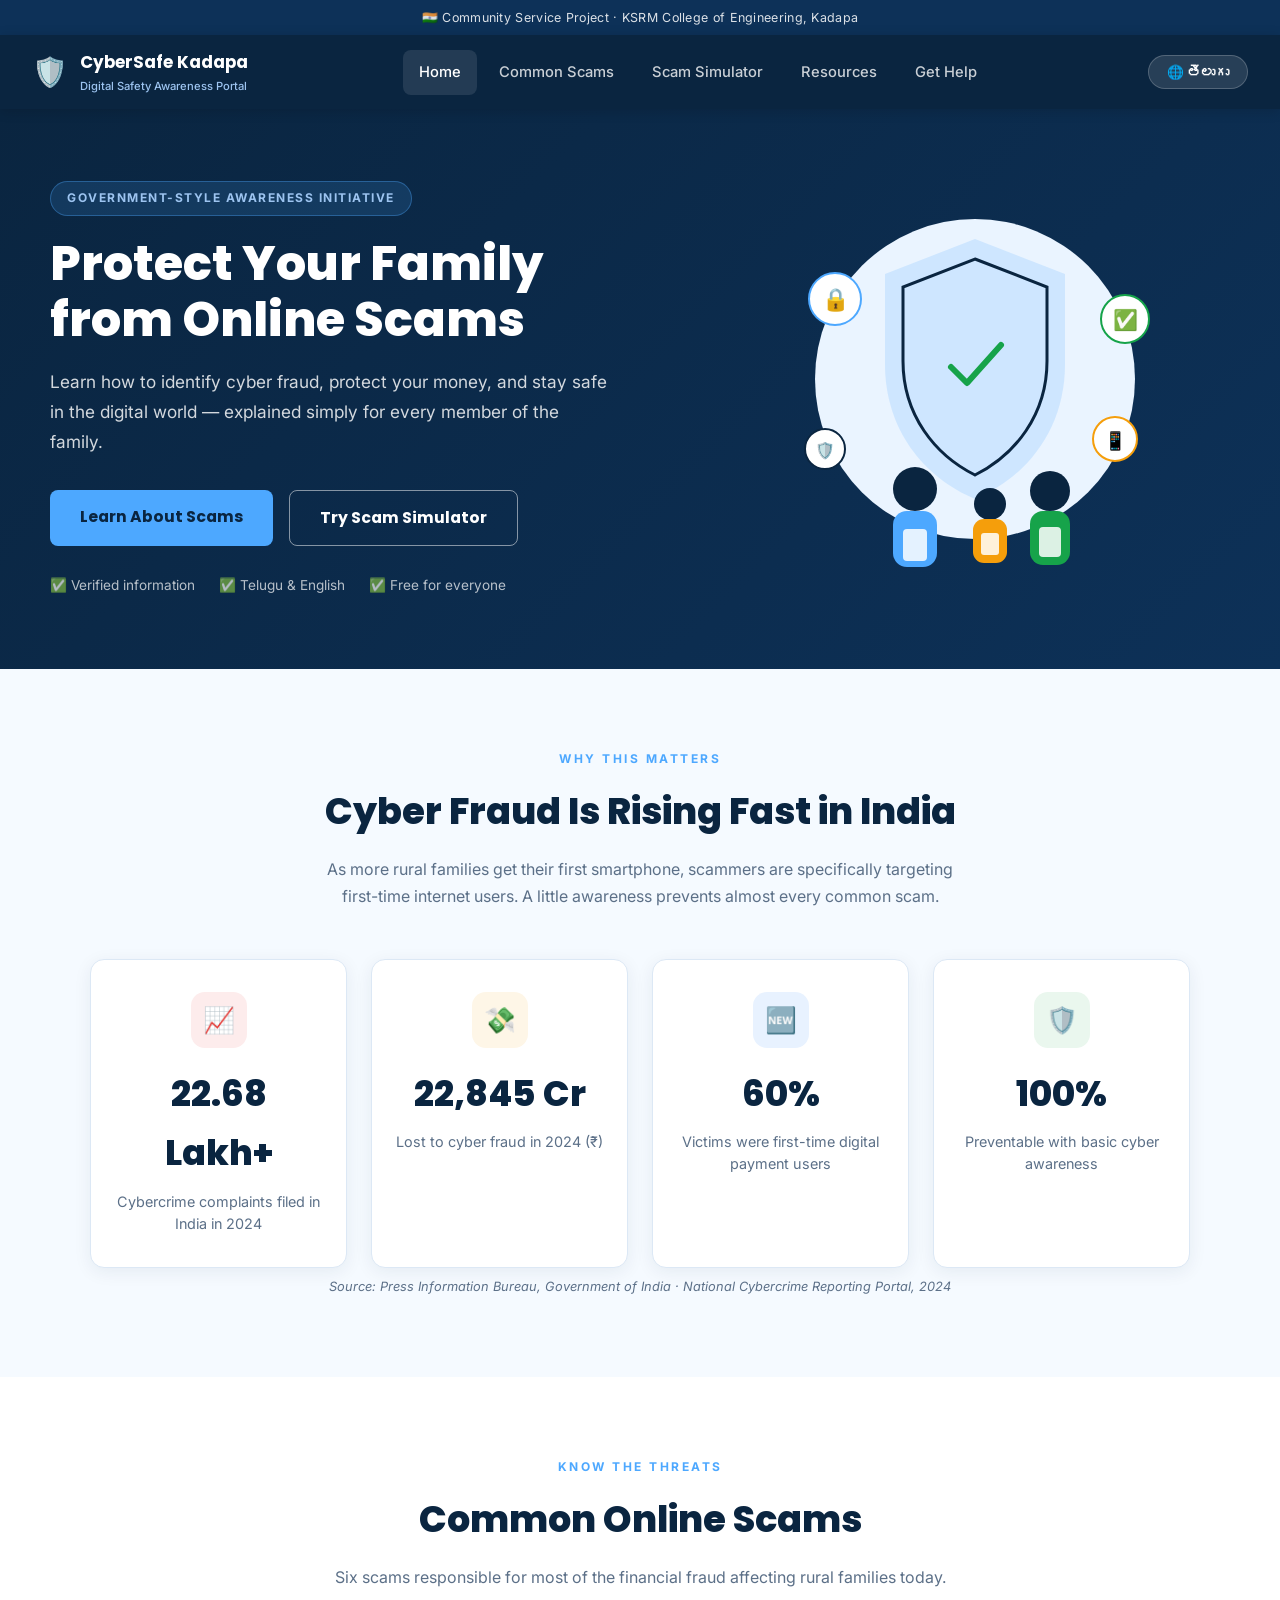
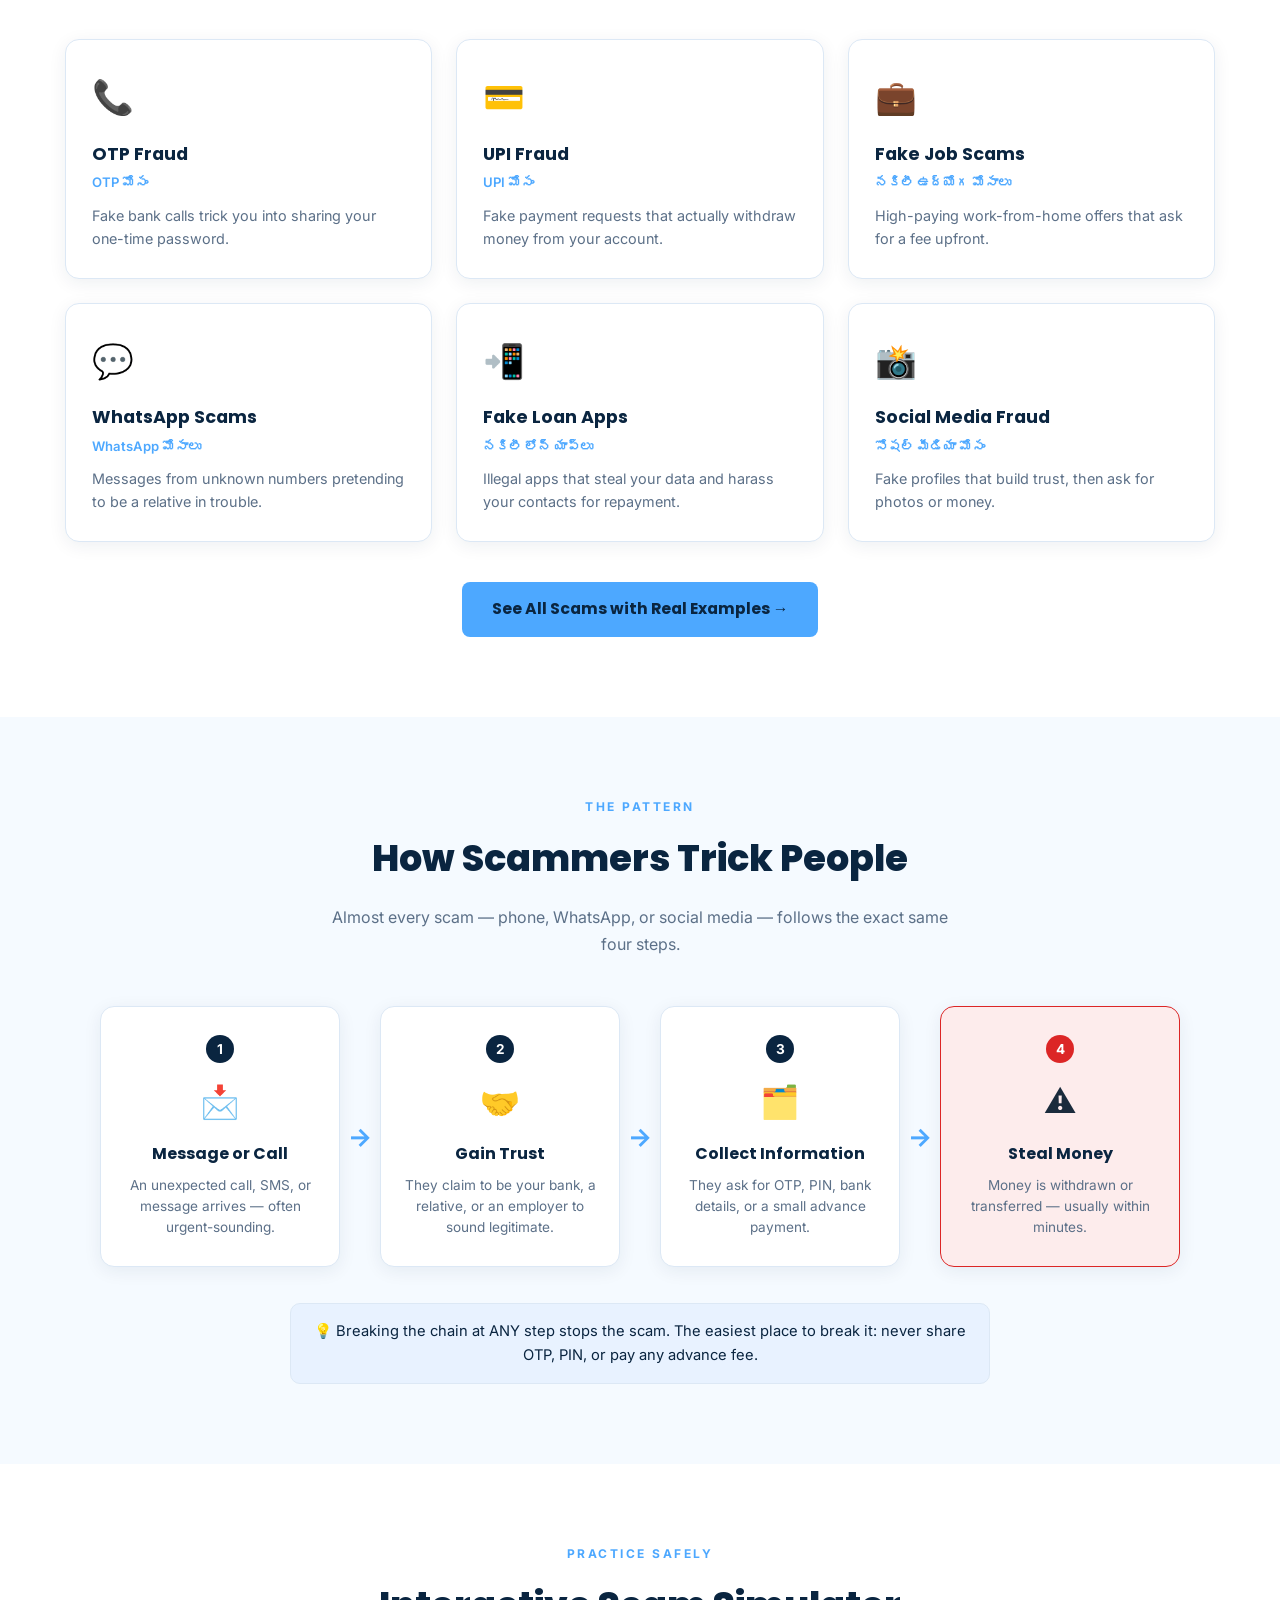
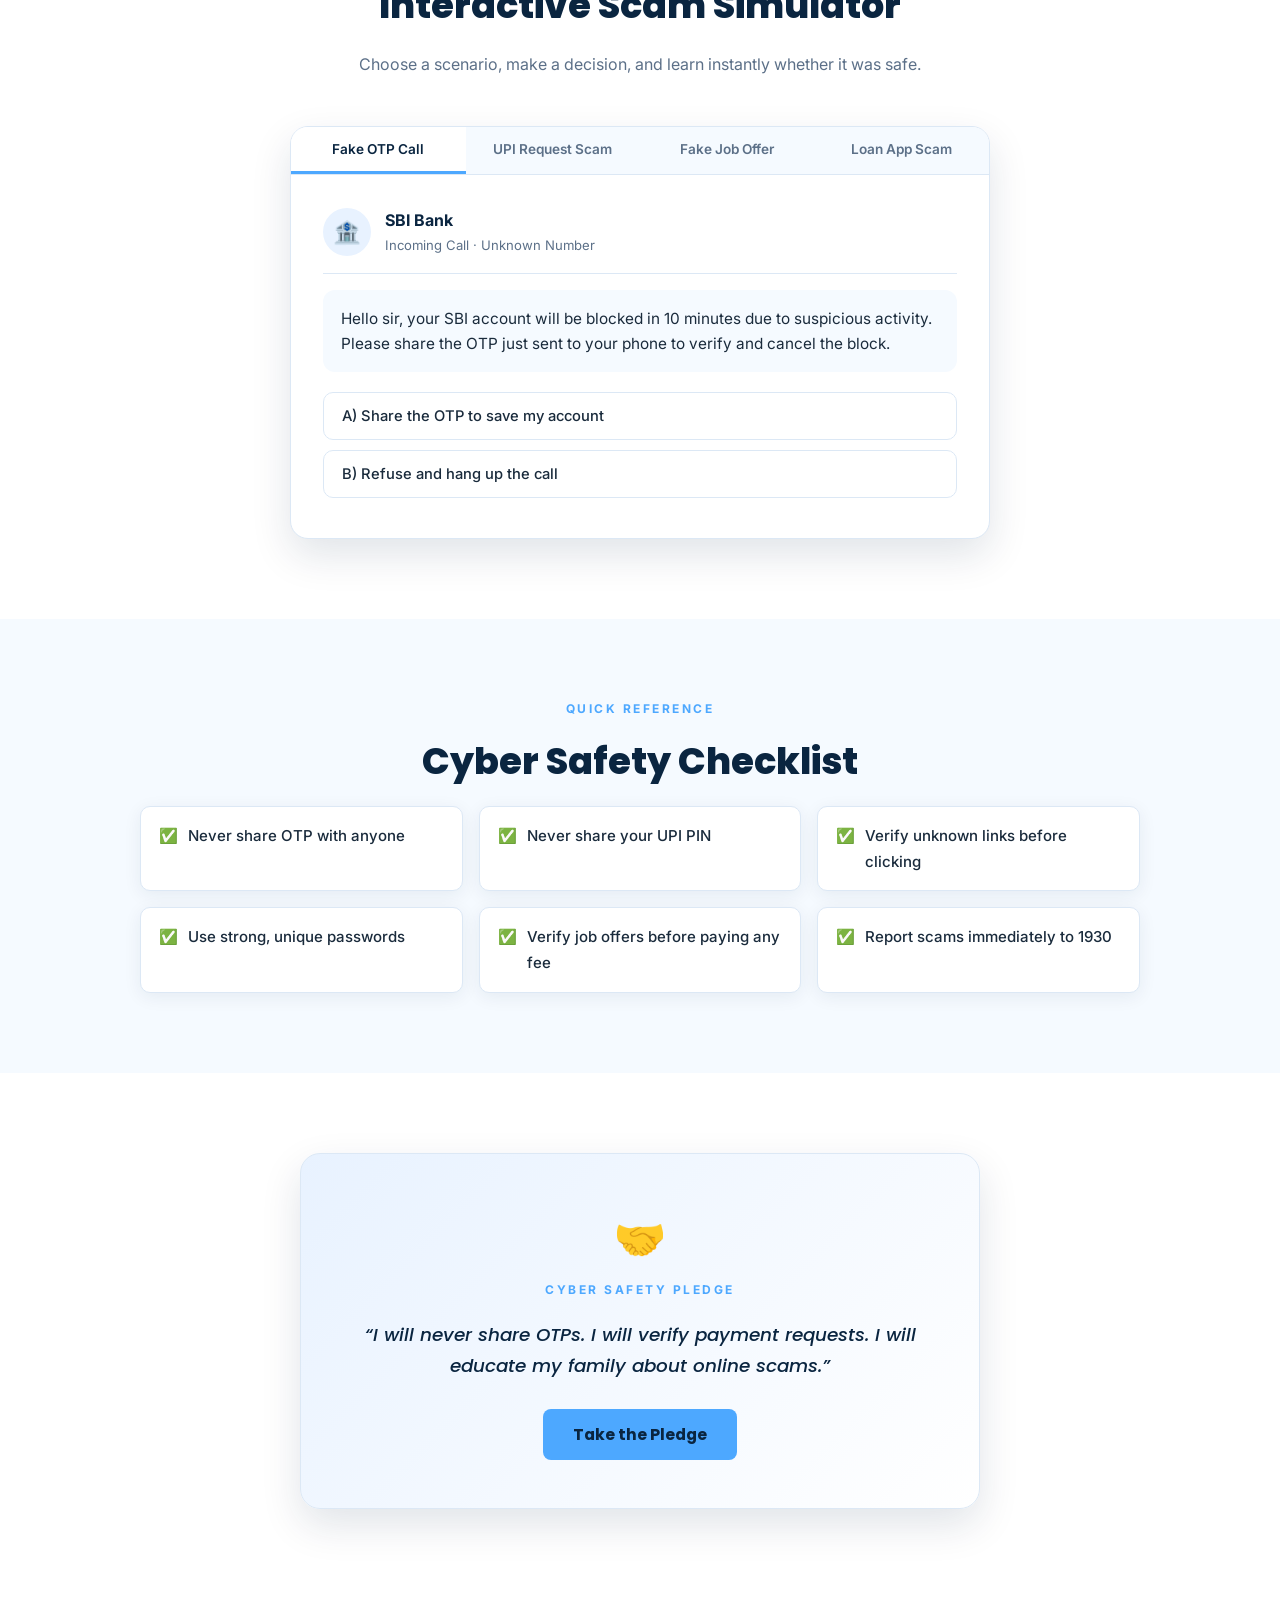
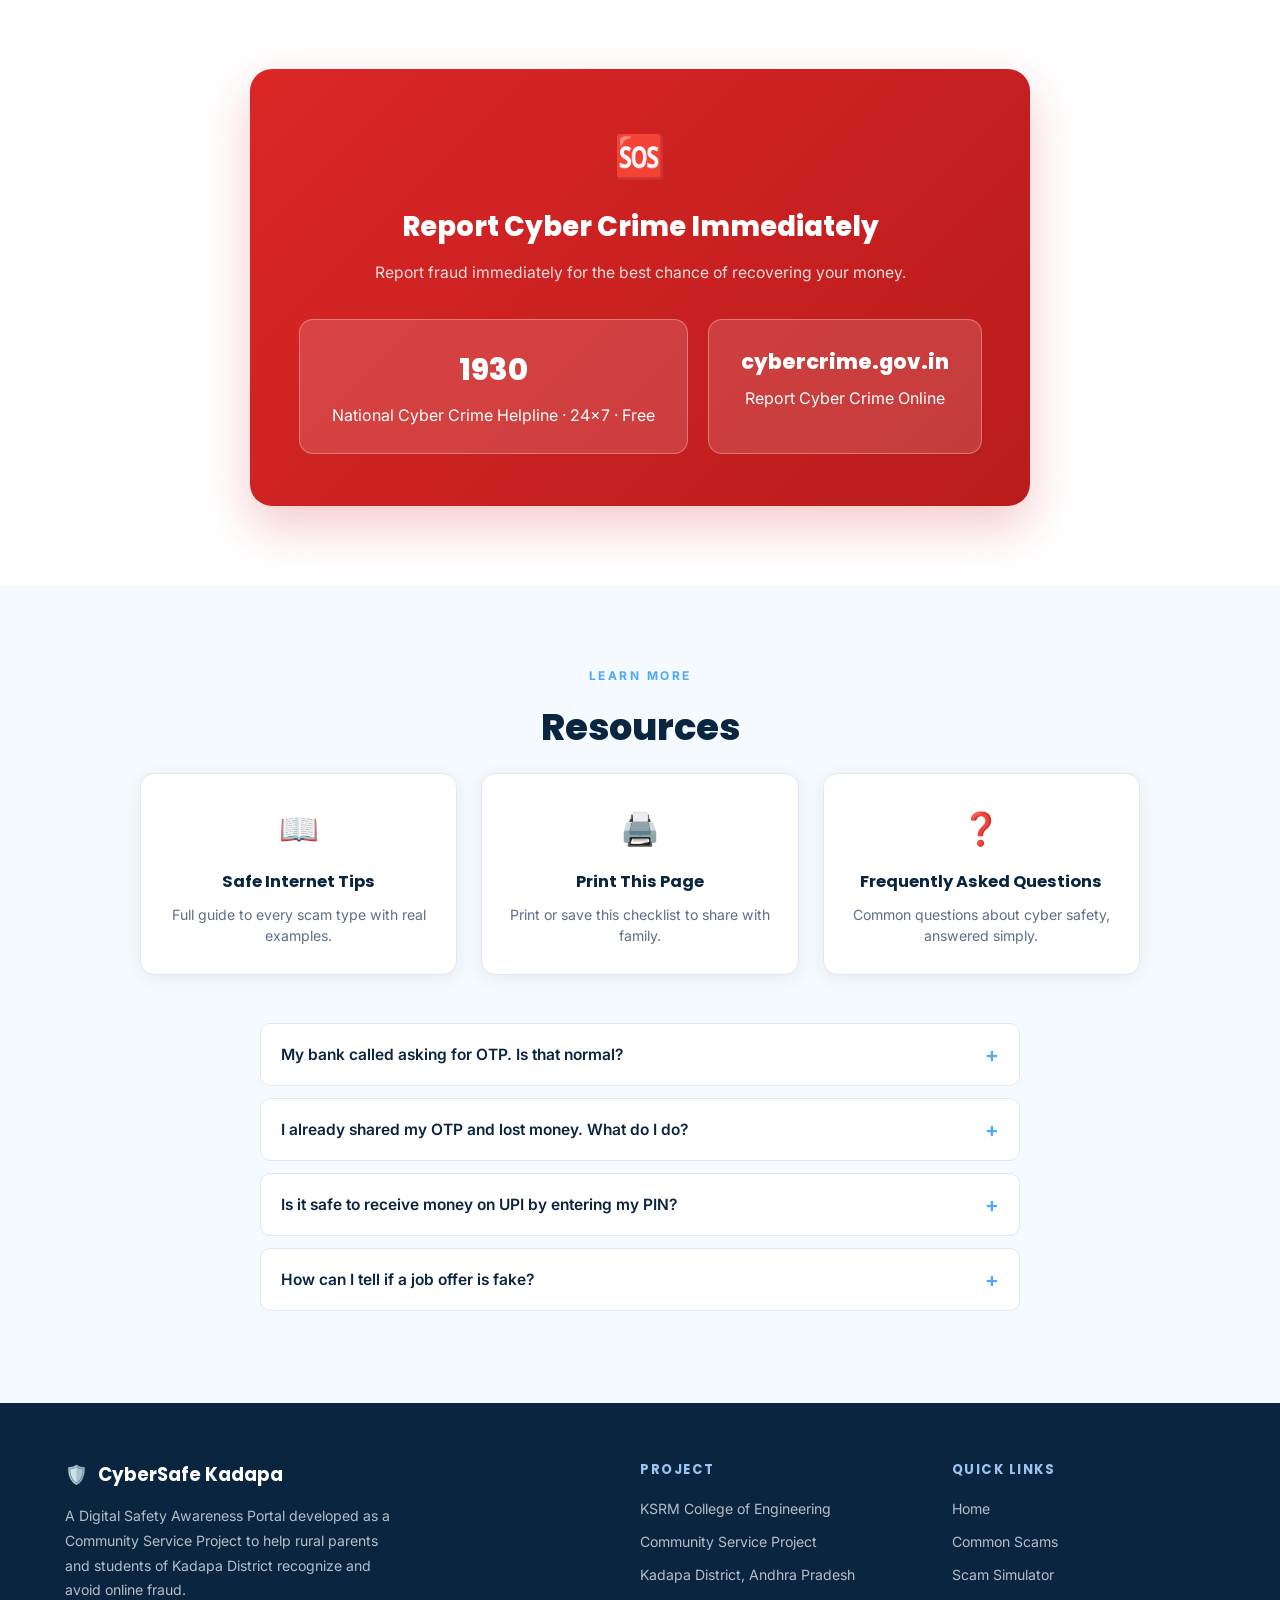
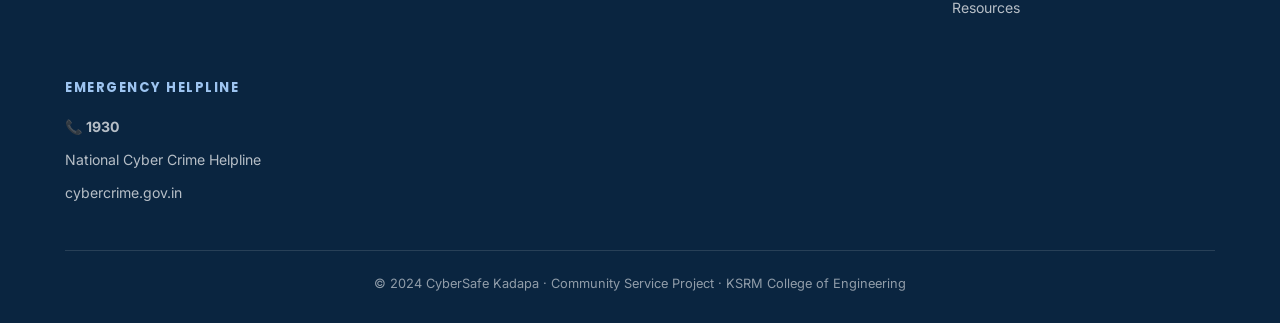
==== commit 8b27190a: "Update index.html" ====
--- a/index.html
+++ b/index.html
@@ -385,781 +385,3 @@
 </html>
 
 
-<!DOCTYPE html>
-<html lang="en">
-<head>
-    <meta charset="UTF-8">
-    <meta name="viewport" content="width=device-width, initial-scale=1.0">
-    <title>About Our CSP Mission</title>
-    <style>
-        :root {
-            --bg-dark: #0f172a;
-            --card-bg: rgba(30, 41, 59, 0.7);
-            --accent-cyan: #06b6d4;
-            --accent-green: #10b981;
-            --accent-red: #ef4444;
-            --accent-purple: #8b5cf6;
-            --text-main: #f8fafc;
-            --text-muted: #94a3b8;
-            --border-glow: rgba(6, 182, 212, 0.2);
-            --crt-green: #34d399;
-        }
-
-        * {
-            box-sizing: border-box;
-            margin: 0;
-            padding: 0;
-            font-family: 'Segoe UI', Tahoma, Geneva, Verdana, sans-serif;
-            transition: all 0.25s ease;
-        }
-
-        body {
-            background-color: var(--bg-dark);
-            color: var(--text-main);
-            min-height: 100vh;
-            padding: 2rem 1rem;
-            display: flex;
-            flex-direction: column;
-            align-items: center;
-            overflow-x: hidden;
-        }
-
-        /* Bilingual Toggle Mechanics */
-        body.lang-en .te-text { display: none !important; }
-        body.lang-te .en-text { display: none !important; }
-
-        .container {
-            max-width: 1100px;
-            width: 100%;
-        }
-
-        header {
-            text-align: center;
-            margin-bottom: 3rem;
-            position: relative;
-            padding-bottom: 1rem;
-            border-bottom: 1px solid rgba(255, 255, 255, 0.05);
-        }
-
-        .lang-switch-wrapper {
-            position: absolute;
-            top: 0;
-            right: 0;
-            display: flex;
-            align-items: center;
-            gap: 0.5rem;
-            background: rgba(15, 23, 42, 0.8);
-            padding: 0.5rem 1rem;
-            border-radius: 30px;
-            border: 1px solid rgba(6, 182, 212, 0.3);
-            box-shadow: 0 0 10px rgba(6, 182, 212, 0.1);
-        }
-
-        .switch {
-            position: relative;
-            display: inline-block;
-            width: 50px;
-            height: 24px;
-        }
-
-        .switch input {
-            opacity: 0;
-            width: 0;
-            height: 0;
-        }
-
-        .slider {
-            position: absolute;
-            cursor: pointer;
-            top: 0;
-            left: 0;
-            right: 0;
-            bottom: 0;
-            background-color: #334155;
-            transition: .4s;
-            border-radius: 34px;
-        }
-
-        .slider:before {
-            position: absolute;
-            content: "";
-            height: 16px;
-            width: 16px;
-            left: 4px;
-            bottom: 4px;
-            background-color: var(--accent-cyan);
-            transition: .4s;
-            border-radius: 50%;
-        }
-
-        input:checked + .slider {
-            background-color: var(--accent-green);
-        }
-
-        input:checked + .slider:before {
-            transform: translateX(26px);
-            background-color: #ffffff;
-        }
-
-        .lang-label {
-            font-size: 0.85rem;
-            font-weight: 600;
-            text-transform: uppercase;
-            letter-spacing: 1px;
-            color: var(--text-muted);
-        }
-
-        header h1 {
-            font-size: 2.5rem;
-            color: var(--text-main);
-            letter-spacing: 1px;
-            margin-bottom: 0.5rem;
-            text-shadow: 0 0 10px rgba(6, 182, 212, 0.3);
-        }
-
-        header p {
-            color: var(--text-muted);
-            font-size: 1.1rem;
-        }
-
-        /* Layout Grid */
-        .dashboard-grid {
-            display: grid;
-            grid-template-columns: 1fr;
-            gap: 2rem;
-            width: 100%;
-            margin-bottom: 2rem;
-        }
-
-        @media (min-width: 768px) {
-            .dashboard-grid {
-                grid-template-columns: 1.2fr 0.8fr;
-            }
-            .full-width {
-                grid-column: span 2;
-            }
-        }
-
-        /* Glassmorphic Cyber Cards */
-        .card {
-            background: var(--card-bg);
-            border: 1px solid rgba(255, 255, 255, 0.05);
-            border-radius: 12px;
-            padding: 1.5rem;
-            backdrop-filter: blur(12px);
-            box-shadow: 0 4px 30px rgba(0, 0, 0, 0.3);
-            position: relative;
-            overflow: hidden;
-        }
-
-        .card:hover {
-            border-color: var(--accent-cyan);
-            box-shadow: 0 4px 20px var(--border-glow);
-        }
-
-        .card h2 {
-            font-size: 1.4rem;
-            margin-bottom: 1rem;
-            display: flex;
-            align-items: center;
-            gap: 0.5rem;
-            color: var(--text-main);
-            border-bottom: 1px solid rgba(255, 255, 255, 0.1);
-            padding-bottom: 0.5rem;
-        }
-
-        .team-cluster {
-            display: grid;
-            grid-template-columns: repeat(2, 1fr);
-            gap: 1rem;
-            margin-top: 1rem;
-        }
-
-        .member-node {
-            background: rgba(15, 23, 42, 0.6);
-            border: 1px solid rgba(255, 255, 255, 0.05);
-            border-radius: 8px;
-            padding: 1rem;
-            cursor: pointer;
-            text-align: center;
-        }
-
-        .member-node:hover, .member-node.active {
-            border-color: var(--accent-cyan);
-            background: rgba(6, 182, 212, 0.05);
-            box-shadow: 0 0 10px rgba(6, 182, 212, 0.1);
-        }
-
-        .member-node h3 {
-            font-size: 1.1rem;
-            color: var(--text-main);
-            margin-bottom: 0.25rem;
-        }
-
-        .member-node p {
-            font-size: 0.8rem;
-            color: var(--text-muted);
-        }
-
-        .member-details-box {
-            background: rgba(15, 23, 42, 0.8);
-            border-radius: 8px;
-            padding: 1rem;
-            margin-top: 1rem;
-            border-left: 3px solid var(--accent-cyan);
-            min-height: 100px;
-        }
-
-        .member-details-box h4 {
-            color: var(--accent-cyan);
-            font-size: 1rem;
-            margin-bottom: 0.5rem;
-        }
-
-        .member-details-box ul {
-            list-style: none;
-            padding-left: 0;
-        }
-
-        .member-details-box li {
-            font-size: 0.9rem;
-            margin-bottom: 0.4rem;
-            display: flex;
-            align-items: center;
-            gap: 0.5rem;
-        }
-
-        .member-details-box li::before {
-            content: "⚡";
-            font-size: 0.8rem;
-        }
-
-        /* Interactive Timeline Tabs (Merged Update) */
-        .timeline-section {
-            margin-top: 10px;
-        }
-
-        .timeline-tabs {
-            display: flex;
-            gap: 10px;
-            overflow-x: auto;
-            padding-bottom: 10px;
-            margin-bottom: 20px;
-        }
-
-        /* Scrollbar styles for tabs */
-        .timeline-tabs::-webkit-scrollbar {
-            height: 6px;
-        }
-        .timeline-tabs::-webkit-scrollbar-track {
-            background: rgba(255,255,255,0.05);
-            border-radius: 10px;
-        }
-        .timeline-tabs::-webkit-scrollbar-thumb {
-            background: rgba(6, 182, 212, 0.5);
-            border-radius: 10px;
-        }
-
-        .time-btn {
-            background: rgba(255,255,255,0.05);
-            border: 1px solid rgba(255,255,255,0.1);
-            color: var(--text-muted);
-            padding: 10px 20px;
-            border-radius: 30px;
-            cursor: pointer;
-            white-space: nowrap;
-            font-weight: 600;
-            font-size: 0.9rem;
-            transition: all 0.3s ease;
-        }
-
-        .time-btn:hover {
-            background: rgba(6, 182, 212, 0.1);
-        }
-
-        .time-btn.active {
-            background: var(--accent-cyan);
-            color: var(--bg-dark);
-            border-color: var(--accent-cyan);
-            box-shadow: 0 0 10px rgba(6, 182, 212, 0.4);
-        }
-
-        .timeline-content {
-            background: rgba(15, 23, 42, 0.6);
-            border-radius: 12px;
-            padding: 25px;
-            min-height: 140px;
-            border-left: 4px solid var(--accent-cyan);
-            border-top: 1px solid rgba(255,255,255,0.05);
-            border-right: 1px solid rgba(255,255,255,0.05);
-            border-bottom: 1px solid rgba(255,255,255,0.05);
-            transition: opacity 0.3s ease;
-        }
-
-        .timeline-content h3 {
-            color: var(--text-main);
-            margin-bottom: 10px;
-            font-size: 1.2rem;
-        }
-
-        .chart-container {
-            margin-top: 1rem;
-        }
-
-        .chart-selector {
-            display: flex;
-            gap: 0.5rem;
-            margin-bottom: 1.5rem;
-        }
-
-        .chart-btn {
-            background: rgba(15, 23, 42, 0.6);
-            border: 1px solid rgba(255, 255, 255, 0.1);
-            color: var(--text-muted);
-            padding: 0.5rem 1rem;
-            border-radius: 20px;
-            font-size: 0.8rem;
-            font-weight: 600;
-            cursor: pointer;
-        }
-
-        .chart-btn.active {
-            background: var(--accent-cyan);
-            color: #0f172a;
-            border-color: var(--accent-cyan);
-            box-shadow: 0 0 10px rgba(6, 182, 212, 0.2);
-        }
-
-        .bar-chart {
-            display: flex;
-            flex-direction: column;
-            gap: 1.2rem;
-        }
-
-        .bar-row {
-            display: flex;
-            flex-direction: column;
-            gap: 0.4rem;
-        }
-
-        .bar-meta {
-            display: flex;
-            justify-content: space-between;
-            font-size: 0.85rem;
-        }
-
-        .bar-track {
-            background: rgba(255, 255, 255, 0.05);
-            height: 12px;
-            border-radius: 6px;
-            overflow: hidden;
-            width: 100%;
-        }
-
-        .bar-fill {
-            height: 100%;
-            width: 0%;
-            background: linear-gradient(90deg, var(--accent-cyan), var(--accent-green));
-            border-radius: 6px;
-            transition: width 1s cubic-bezier(0.1, 0.8, 0.3, 1);
-        }
-    </style>
-</head>
-<body class="lang-en">
-
-    <div class="container">
-        <!-- Dashboard Header Node -->
-        <header>
-            <div class="lang-switch-wrapper">
-                <span class="lang-label">EN</span>
-                <label class="switch">
-                    <input type="checkbox" id="langToggle">
-                    <span class="slider"></span>
-                </label>
-                <span class="lang-label">తెలుగు</span>
-            </div>
-            
-            <h1 class="en-text">🛡️ About Our Community Service Project</h1>
-            <h1 class="te-text">🛡️ మా కమ్యూనిటీ సర్వీస్ ప్రాజెక్ట్ గురించి</h1>
-            
-            <p class="en-text">Empowering rural families and students with robust digital defense strategies.</p>
-            <p class="te-text">గ్రామీణ విద్యార్థులు మరియు కుటుంబాలకు సైబర్ మోసాలపై బలమైన అవగాహన కల్పించడం.</p>
-        </header>
-
-        <div class="dashboard-grid">
-            
-            <!-- Column 1: Core Objectives & Metrics Tracker -->
-            <div class="card">
-                <h2 class="en-text">📊 Project Telemetry & Direct Objectives</h2>
-                <h2 class="te-text">📊 ప్రాజెక్ట్ లక్ష్యాలు మరియు సర్వే డేటా</h2>
-                
-                <p class="en-text" style="color: var(--text-muted); font-size: 0.95rem; margin-bottom: 1.5rem;">
-                    This initiative is built specifically to safeguard communities against malicious engineering tactics like OTP traps, fraudulent banking updates, and fake verification scams targeting non-technical populations.
-                </p>
-                <p class="te-text" style="color: var(--text-muted); font-size: 0.95rem; margin-bottom: 1.5rem;">
-                    గ్రామీణ ప్రాంతాల ప్రజలను ఆన్‌లైన్ బ్యాంకింగ్, OTP ఉచ్చులు మరియు నకిలీ వెరిఫికేషన్ మెసేజ్ల వల్ల ఎదురవుతున్న మోసాల నుండి రక్షించడమే మా ప్రాజెక్ట్ యొక్క ముఖ్య ఉద్దేశ్యం.
-                </p>
-
-                <!-- Interactive Chart Module -->
-                <div class="chart-container">
-                    <div class="chart-selector">
-                        <button class="chart-btn active" onclick="loadChartDataset('vulnerabilities', this)">
-                            <span class="en-text">Scam Threats Found</span>
-                            <span class="te-text">గుర్తించిన మోసాలు</span>
-                        </button>
-                        <button class="chart-btn" onclick="loadChartDataset('knowledge', this)">
-                            <span class="en-text">Awareness Levels</span>
-                            <span class="te-text">అవగాహన స్థాయిలు</span>
-                        </button>
-                    </div>
-
-                    <div class="bar-chart" id="chartView">
-                        <!-- Chart rows rendered dynamically below -->
-                    </div>
-                </div>
-            </div>
-
-            <!-- Column 2: Roster Matrix (Member Contributions) -->
-            <div class="card">
-                <h2 class="en-text">👥 Operational Team Nodes</h2>
-                <h2 class="te-text">👥 కార్యాచరణ బృందం వివరాలు</h2>
-                
-                <p class="en-text" style="color: var(--text-muted); font-size: 0.9rem; margin-bottom: 1rem;">
-                    Click a member node block below to view their assigned website development tasks and documentation roles.
-                </p>
-                <p class="te-text" style="color: var(--text-muted); font-size: 0.9rem; margin-bottom: 1rem;">
-                    వెబ్‌సైట్ డెవలప్‌మెంట్ మరియు డాక్యుమెంటేషన్‌లో బృంద సభ్యుల బాధ్యతలను చూడడానికి క్రింది బ్లాక్‌లపై క్లిక్ చేయండి.
-                </p>
-
-                <div class="team-cluster">
-                    <div class="member-node" id="member1" onclick="selectMember('m1', this)">
-                        <h3>Asif</h3>
-                        <p>Member 1</p>
-                    </div>
-                    <div class="member-node active" id="defaultMember" onclick="selectMember('m2', this)">
-                        <h3>Salman</h3>
-                        <p>Member 2</p>
-                    </div>
-                    <div class="member-node" id="member3" onclick="selectMember('m3', this)">
-                        <h3>Yashaswini</h3>
-                        <p>Member 3</p>
-                    </div>
-                    <div class="member-node" id="member4" onclick="selectMember('m4', this)">
-                        <h3>Fiza</h3>
-                        <p>Member 4</p>
-                    </div>
-                </div>
-
-                <div class="member-details-box" id="memberDetailsDisplay">
-                    <!-- Loaded dynamically via JavaScript -->
-                </div>
-            </div>
-
-            <!-- Row 3: Interactive Futuristic 8-Week Project Plan Tracker -->
-            <div class="card full-width">
-                <h2 class="en-text">📅 Project Phase Matrix (8-Week Roadmap)</h2>
-                <h2 class="te-text">📅 ప్రాజెక్ట్ దశలు (8 వారాల ప్రణాళిక)</h2>
-                
-                <p class="en-text" style="color: var(--text-muted); font-size: 0.95rem; margin-bottom: 1.5rem;">
-                    Click the milestone phases below to review our community progress metrics and detailed 8-week developmental cycle.
-                </p>
-                <p class="te-text" style="color: var(--text-muted); font-size: 0.95rem; margin-bottom: 1.5rem;">
-                    మా 8 వారాల ప్రాజెక్ట్ పురోగతి మరియు వివిధ దశల వివరాలను సమీక్షించడానికి క్రింది మైలురాళ్లపై క్లిక్ చేయండి.
-                </p>
-
-                <div class="timeline-section">
-                    <div class="timeline-tabs">
-                        <button class="time-btn active" onclick="showPhase(1, this)">
-                            <span class="en-text">Weeks 1-2: Survey</span>
-                            <span class="te-text">వారాలు 1-2: సర్వే</span>
-                        </button>
-                        <button class="time-btn" onclick="showPhase(2, this)">
-                            <span class="en-text">Weeks 3-4: Analysis</span>
-                            <span class="te-text">వారాలు 3-4: విశ్లేషణ</span>
-                        </button>
-                        <button class="time-btn" onclick="showPhase(3, this)">
-                            <span class="en-text">Weeks 5-6: Deployment</span>
-                            <span class="te-text">వారాలు 5-6: డెవలప్‌మెంట్</span>
-                        </button>
-                        <button class="time-btn" onclick="showPhase(4, this)">
-                            <span class="en-text">Weeks 7-8: Camp & Review</span>
-                            <span class="te-text">వారాలు 7-8: ప్రదర్శన</span>
-                        </button>
-                    </div>
-
-                    <div id="phaseDisplay" class="timeline-content">
-                        <!-- Content Injected via JavaScript based on Phase & Language -->
-                    </div>
-                </div>
-            </div>
-
-        </div>
-    </div>
-
-    <script>
-        // --- Central State Variables ---
-        let currentPhase = 1;
-        let currentDatasetKey = "vulnerabilities";
-
-        // --- Language Toggle Mechanics ---
-        const langToggle = document.getElementById('langToggle');
-        langToggle.addEventListener('change', () => {
-            if (langToggle.checked) {
-                document.body.className = 'lang-te';
-            } else {
-                document.body.className = 'lang-en';
-            }
-            // Re-render components to update labels in current language
-            renderActiveChart();
-            renderActivePhase();
-            
-            // Re-render currently selected member to update language
-            const activeMemberBtn = document.querySelector('.member-node.active');
-            if(activeMemberBtn) {
-                const memberId = activeMemberBtn.id.replace('member', 'm').replace('defaultMember', 'm2');
-                selectMember(memberId, activeMemberBtn);
-            }
-        });
-
-        // --- Operational Team Node Allocation Map ---
-        const memberData = {
-            m1: {
-                name: "Asif Shaik",
-                role: "Member 1",
-                en: {
-                    title: "System Coordinator & Router",
-                    tasks: [
-                        "Initializes CSS layout schemas",
-                        "Responsible for website Home module",
-                        "Configures central Navigation elements",
-                        "Coordinates Git Repository integration workflows",
-                        "Drafts Chapter 1: Introduction & Objectives for Documentation"
-                    ]
-                },
-                te: {
-                    title: "సిస్టమ్ కోఆర్డినేటర్ & రూటర్",
-                    tasks: [
-                        "ప్రధాన CSS మరియు వెబ్‌సైట్ లేఅవుట్ డిజైన్",
-                        "వెబ్‌సైట్ హోమ్ (Home Page) రూపకల్పన బాధ్యత",
-                        "నావిగేషన్ బార్ మ్యాపింగ్ ప్రక్రియలు",
-                        "గిట్‌హబ్ ప్రాజెక్ట్ కోఆర్డినేషన్",
-                        "డాక్యుమెంటేషన్ చాప్టర్ 1: పరిచయం & లక్ష్యాలు రూపకల్పన"
-                    ]
-                }
-            },
-            m2: {
-                name: "Salman (You)",
-                role: "Member 2",
-                en: {
-                    title: "Information Architect & Content Node",
-                    tasks: [
-                        "Develops interactive About Page matrices",
-                        "Generates responsive Contact module configurations",
-                        "Drafts localized Threat Awareness Guides",
-                        "Formulates Chapter 2: Literature Survey archives for Documentation"
-                    ]
-                },
-                te: {
-                    title: "సమాచార ఆర్కిటెక్ట్ & కంటెంట్ నోడ్",
-                    tasks: [
-                        "ఇంటరాక్టివ్ ఎబౌట్ అస్ (About Page) రూపకల్పన",
-                        "కాంటాక్ట్ అస్ మరియు సహాయక కేంద్రం పేజీ రూపకల్పన",
-                        "తెలుగు మరియు ఇంగ్లీష్ సైబర్ మోసాల అవగాహన వ్యాసాలు",
-                        "డాక్యుమెంటేషన్ చాప్టర్ 2: లిటరేచర్ సర్వే విశ్లేషణ"
-                    ]
-                }
-            },
-            m3: {
-                name: "Yashaswini",
-                role: "Member 3",
-                en: {
-                    title: "Interactive Systems Designer",
-                    tasks: [
-                        "Responsible for Cyber Quiz UI engine",
-                        "Constructs responsive Quiz evaluation structures",
-                        "Handles gamified cyber security badges",
-                        "Generates Chapter 3: Project Methodology records for Documentation"
-                    ]
-                },
-                te: {
-                    title: "ఇంటరాక్టివ్ సిస్టమ్స్ డిజైనర్",
-                    tasks: [
-                        "సైబర్ క్విజ్ (Quiz Page) నిర్మాణ బాధ్యత",
-                        "క్విజ్ మార్కుల మూల్యాంకన పేజీల నిర్మాణం",
-                        "యూజర్ అవగాహన బ్యాడ్జ్ ల రూపకల్పన",
-                        "డాక్యుమెంటేషన్ చాప్టర్ 3: ప్రాజెక్ట్ పద్ధతులు మరియు ప్రణాళిక"
-                    ]
-                }
-            },
-            m4: {
-                name: "Shaik Fiza Sultana",
-                role: "Member 4",
-                en: {
-                    title: "Security Diagnostics & Quality Assurance",
-                    tasks: [
-                        "Assembles Password Entropy dynamic gauges",
-                        "Formulates live Scam Alert warning systems",
-                        "Manages mobile browser compilation standards",
-                        "Compiles Chapter 4/5: Results & Conclusion details for Documentation"
-                    ]
-                },
-                te: {
-                    title: "సెక్యూరిటీ డయాగ్నోస్టిక్స్ & టెస్టింగ్",
-                    tasks: [
-                        "పాస్‌వర్డ్ బలం పరీక్షించే ఇంటరాక్టివ్ సిస్టమ్",
-                        "లైవ్ స్కామ్ అలర్ట్ చెకర్ రూపకల్పన",
-                        "మొబైల్ మరియు వెబ్ బ్రౌజర్ అనుకూలత పరీక్షలు",
-                        "డాక్యుమెంటేషన్ చాప్టర్ 4/5: ఫలితాలు మరియు ముగింపు విశ్లేషణ"
-                    ]
-                }
-            }
-        };
-
-        function selectMember(id, element) {
-            document.querySelectorAll('.member-node').forEach(n => n.classList.remove('active'));
-            element.classList.add('active');
-
-            const isTelugu = document.body.classList.contains('lang-te');
-            const data = memberData[id];
-            const content = isTelugu ? data.te : data.en;
-            const container = document.getElementById('memberDetailsDisplay');
-
-            container.innerHTML = `
-                <h4>${data.name} — ${content.title}</h4>
-                <ul>
-                    ${content.tasks.map(t => `<li>${t}</li>`).join('')}
-                </ul>
-            `;
-        }
-
-        // --- Chart Injection Mechanics ---
-        const datasets = {
-            vulnerabilities: {
-                en: [
-                    { label: "Phone UPI Payment Requests", value: 82, desc: "Victims scanning refund traps" },
-                    { label: "Electricity Disconnect Warnings", value: 68, desc: "Victims downloading control tools" },
-                    { label: "Sim Card Verification OTPs", value: 55, desc: "Targeted account bypass threats" }
-                ],
-                te: [
-                    { label: "ఫేక్ UPI మనీ రిసీవ్డ్ లింక్స్", value: 82, desc: "స్కాన్ చేసి పిన్ ఎంటర్ చేసే ప్రమాదాలు" },
-                    { label: "కరెంట్ కట్ అవుతుంది అనే మెసేజ్ లు", value: 68, desc: "నకిలీ సహాయక యాప్స్ ఎక్కించే సమస్యలు" },
-                    { label: "సిమ్ కార్డు బ్లాకింగ్ మెసేజ్ లు (OTPs)", value: 55, desc: "ఓటిపి ని మోసగాళ్లకు చేరవేసే ప్రమాదాలు" }
-                ]
-            },
-            knowledge: {
-                en: [
-                    { label: "Password Strength Integrity", value: 24, desc: "Households using safe passwords" },
-                    { label: "Helpline Number (1930) Awareness", value: 12, desc: "Aware of immediate frozen pipelines" },
-                    { label: "Phishing Links Isolation", value: 18, desc: "Ability to detect spoofed domain names" }
-                ],
-                te: [
-                    { label: "సరైన పాస్‌వర్డ్ అవగాహన", value: 24, desc: "సురక్షితమైన పాస్‌వర్డ్‌లు వాడుతున్న వారు" },
-                    { label: "1930 హెల్ప్‌లైన్ గురించి అవగాహన", value: 12, desc: "సైబర్ మోసాలు జరిగినప్పుడు సంప్రదించే నెంబర్" },
-                    { label: "నకిలీ వెబ్‌సైట్ లింక్స్ గుర్తింపు", value: 18, desc: "సరైన లింక్ ఏంటో గుర్తించగల సామర్థ్యం" }
-                ]
-            }
-        };
-
-        function loadChartDataset(key, btnElement) {
-            document.querySelectorAll('.chart-btn').forEach(btn => btn.classList.remove('active'));
-            btnElement.classList.add('active');
-            currentDatasetKey = key;
-            renderActiveChart();
-        }
-
-        function renderActiveChart() {
-            const isTelugu = document.body.classList.contains('lang-te');
-            const dataList = isTelugu ? datasets[currentDatasetKey].te : datasets[currentDatasetKey].en;
-            const chartView = document.getElementById('chartView');
-
-            chartView.innerHTML = dataList.map(item => `
-                <div class="bar-row">
-                    <div class="bar-meta">
-                        <span style="font-weight: 600;">${item.label}</span>
-                        <span style="color: var(--accent-cyan); font-weight: bold;">${item.value}%</span>
-                    </div>
-                    <div class="bar-track">
-                        <div class="bar-fill" style="width: ${item.value}%"></div>
-                    </div>
-                    <span style="font-size: 0.75rem; color: var(--text-muted);">${item.desc}</span>
-                </div>
-            `).join('');
-        }
-
-        // --- Interactive Timeline Phase Tracker ---
-        const phaseData = {
-            1: {
-                en: {
-                    title: "Phase 1: Field Data Collection & Household Surveys",
-                    desc: "During this preliminary window, our engineering team conducted targeted on-the-ground analytical assessments in local rural areas. We surveyed over 50 households to document how many citizens have previously fallen prey to malicious digital actors or automated system traps like UPI refund scams and lottery links."
-                },
-                te: {
-                    title: "దశ 1: ఫీల్డ్ డేటా సేకరణ & కుటుంబాల సర్వే",
-                    desc: "ఈ ప్రాథమిక దశలో, మా బృందం గ్రామీణ ప్రాంతాలలో క్షేత్రస్థాయి పరిశీలనలు నిర్వహించింది. 50కి పైగా కుటుంబాలను సర్వే చేసి, ఎంతమంది UPI రీఫండ్ స్కామ్‌లు మరియు నకిలీ లాటరీ లింకుల వంటి డిజిటల్ మోసాల బారిన పడ్డారో డాక్యుమెంట్ చేసాము."
-                }
-            },
-            2: {
-                en: {
-                    title: "Phase 2: Vulnerability Analysis & Curriculum Mapping",
-                    desc: "We classified and grouped the core threats identified in the rural sectors. Data patterns pointed sharply to a critical deficiency in basic account security, visual verification practices, and a high susceptibility to social engineering pressure traps involving fake electricity bill cutoff warnings."
-                },
-                te: {
-                    title: "దశ 2: సమస్యల విశ్లేషణ & ప్రణాళిక రూపకల్పన",
-                    desc: "గ్రామీణ రంగాల్లో గుర్తించిన ప్రధాన ముప్పులను మేము వర్గీకరించాము. బేసిక్ అకౌంట్ సెక్యూరిటీ లేకపోవడం, నకిలీ కరెంటు బిల్లుల హెచ్చరికల వంటి ఒత్తిడి పెంచే మోసాలను గుర్తించడంలో అవగాహన లోపం ప్రధానంగా ఉన్నాయని మా డేటా విశ్లేషణలో తేలింది."
-                }
-            },
-            3: {
-                en: {
-                    title: "Phase 3: Interactive Platform Synthesis & Development",
-                    desc: "Our dev terminal active group built out this cloud-hosted responsive simulation array on GitHub. We optimized all modules, including password checkers, interactive quizzes, and dual-language threat matrices, to run cleanly on lightweight mobile network connections widely used across regional villages."
-                },
-                te: {
-                    title: "దశ 3: ఇంటరాక్టివ్ వెబ్‌సైట్ అభివృద్ధి & కోడింగ్",
-                    desc: "మా డెవలప్‌మెంట్ బృందం గిట్‌హబ్ ఆధారంగా ఈ వెబ్‌సైట్‌ను రూపొందించింది. గ్రామీణ ప్రాంతాల్లో ఉండే తక్కువ ఇంటర్నెట్ స్పీడ్‌లో కూడా పాస్‌వర్డ్ చెకర్స్, ఇంటరాక్టివ్ క్విజ్ మరియు తెలుగు-ఇంగ్లీష్ మాడ్యూల్స్ వేగంగా పనిచేసేలా అన్నింటినీ ఆప్టిమైజ్ చేసాము."
-                }
-            },
-            4: {
-                en: {
-                    title: "Phase 4: Community Awareness Camps & Final Validation",
-                    desc: "Deploying deep education operations! We walk directly into local communities, demonstrate the interactive platform live on parents' mobile screens, teach them to spot fake URLs, compile our comprehensive 8-week documentation portfolio, and present our final project metrics to evaluators."
-                },
-                te: {
-                    title: "దశ 4: కమ్యూనిటీ అవగాహన సదస్సులు & ప్రాజెక్ట్ ముగింపు",
-                    desc: "ప్రాజెక్ట్ చివరి దశలో, గ్రామాల్లో ప్రత్యక్ష అవగాహన సదస్సులు నిర్వహించాము. ప్రజల మొబైల్స్‌లో మా వెబ్‌సైట్ ఓపెన్ చేసి, నకిలీ లింకులను ఎలా గుర్తించాలో నేర్పించాము. చివరగా మా 8-వారాల ప్రాజెక్ట్ డాక్యుమెంటేషన్‌ను పూర్తి చేసి మూల్యాంకన కోసం సమర్పించాము."
-                }
-            }
-        };
-
-        function showPhase(phaseNum, element) {
-            if (element) {
-                document.querySelectorAll('.time-btn').forEach(btn => btn.classList.remove('active'));
-                element.classList.add('active');
-            }
-            currentPhase = phaseNum;
-            renderActivePhase();
-        }
-
-        function renderActivePhase() {
-            const isTelugu = document.body.classList.contains('lang-te');
-            const data = isTelugu ? phaseData[currentPhase].te : phaseData[currentPhase].en;
-            const display = document.getElementById('phaseDisplay');
-            
-            display.style.opacity = 0;
-            setTimeout(() => {
-                display.innerHTML = `
-                    <h3>${data.title}</h3>
-                    <p style="color: var(--text-muted); line-height: 1.6; font-size: 0.95rem;">${data.desc}</p>
-                `;
-                display.style.opacity = 1;
-            }, 150);
-        }
-
-        // --- Run on DOM Launch ---
-        document.addEventListener('DOMContentLoaded', () => {
-            selectMember('m2', document.getElementById('defaultMember'));
-            renderActiveChart();
-            renderActivePhase();
-        });
-    </script>
-</body>
-</html>
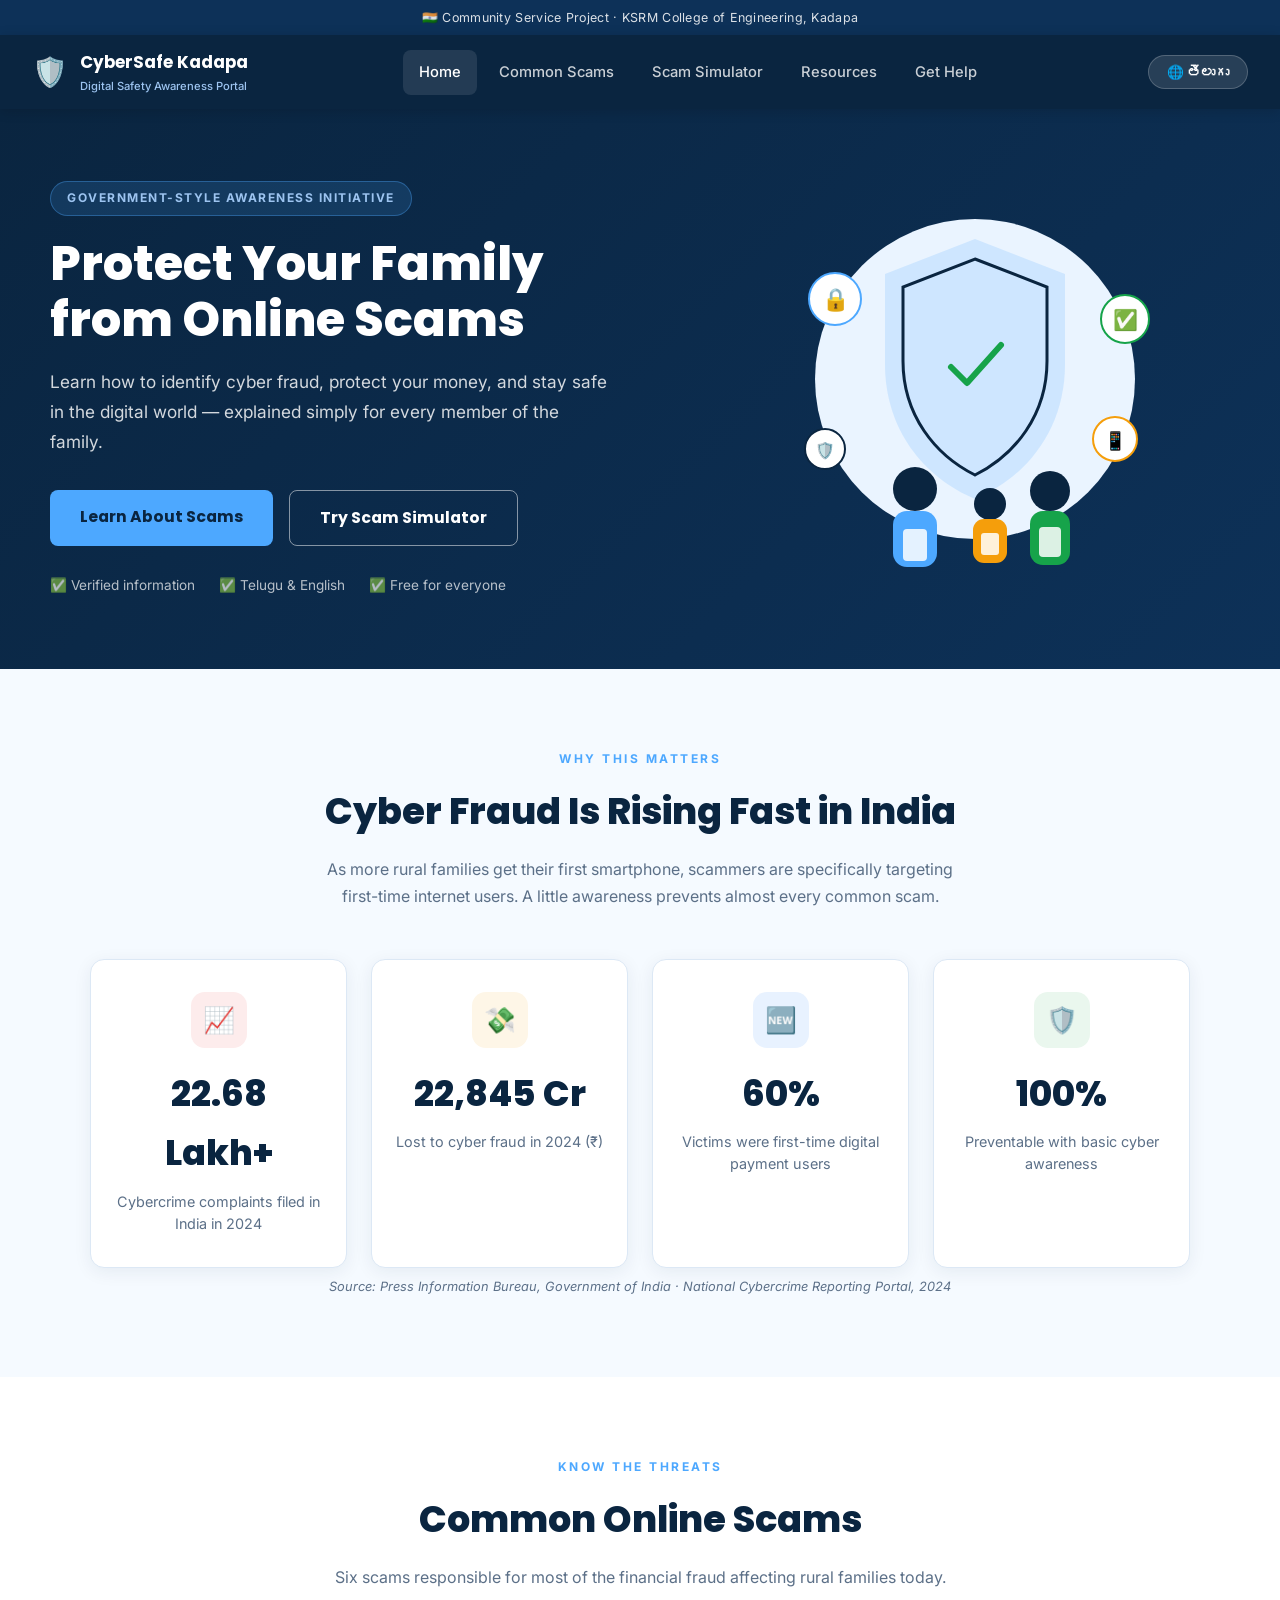
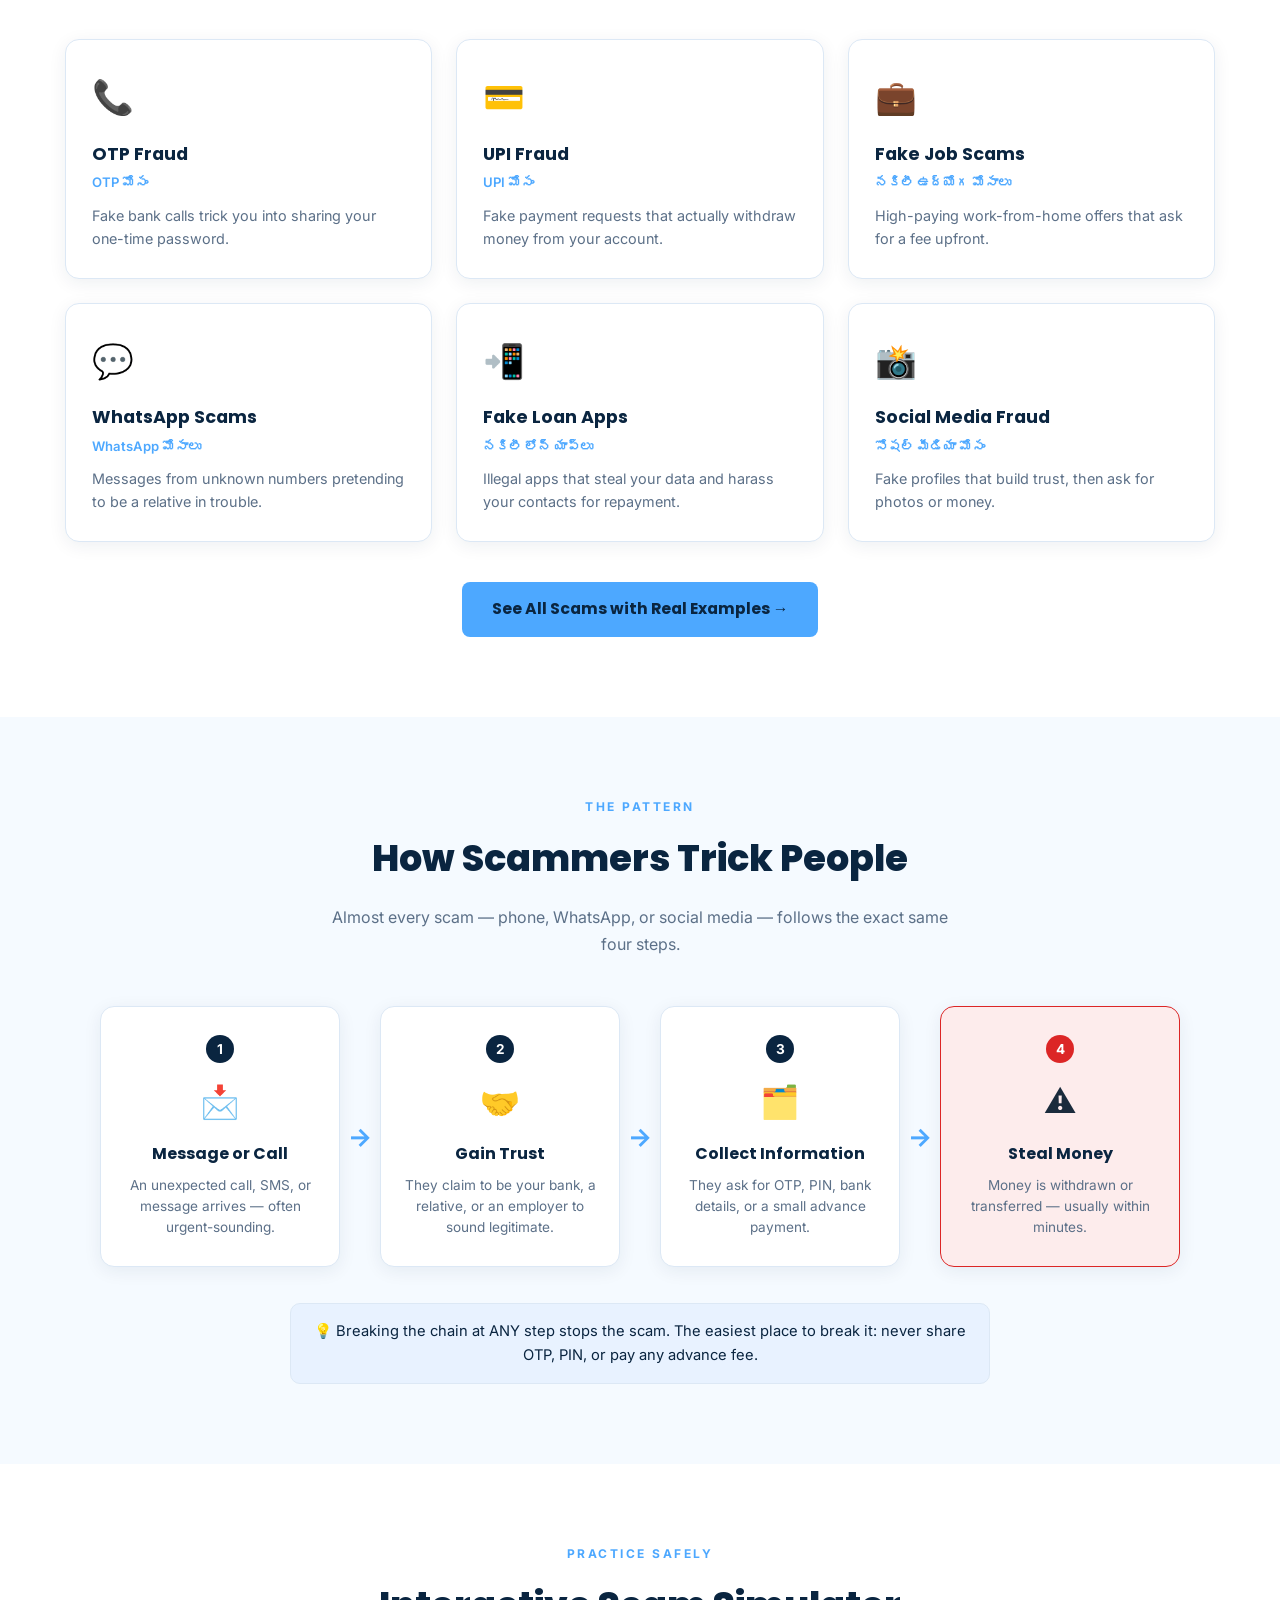
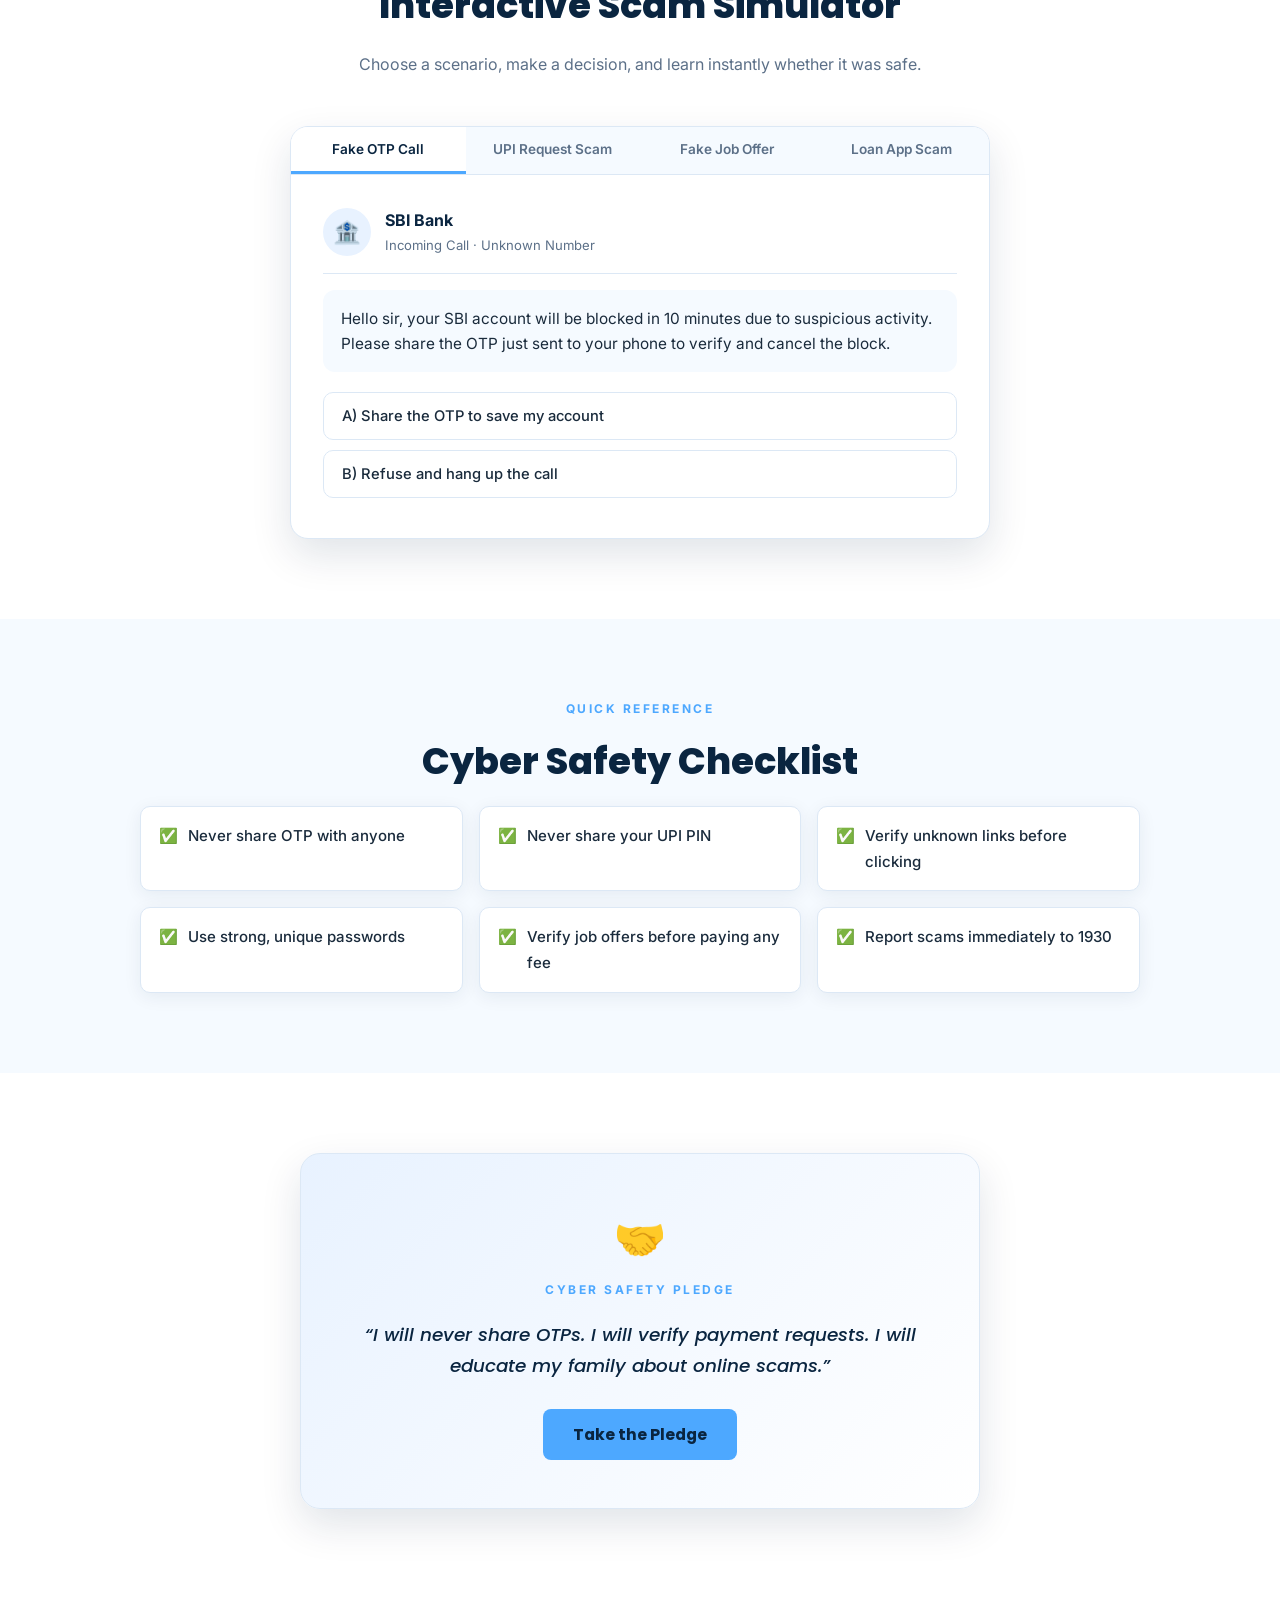
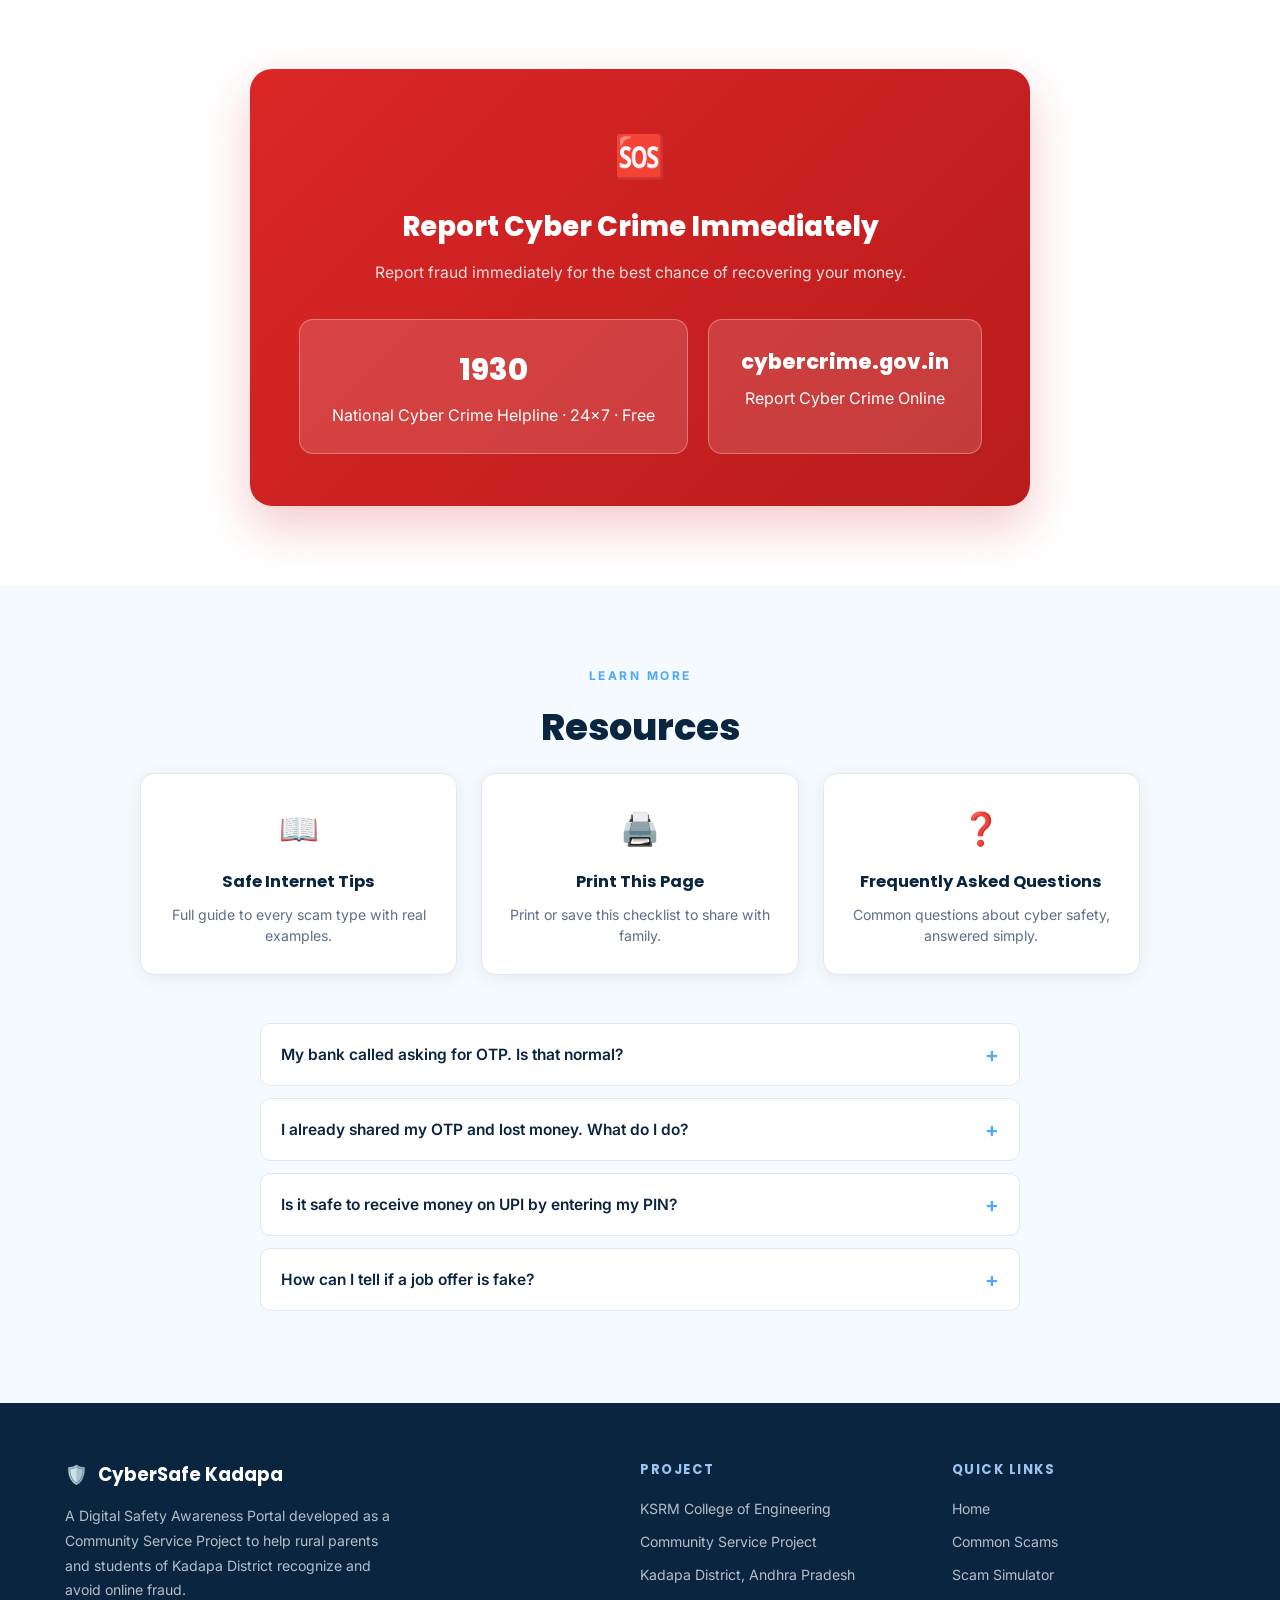
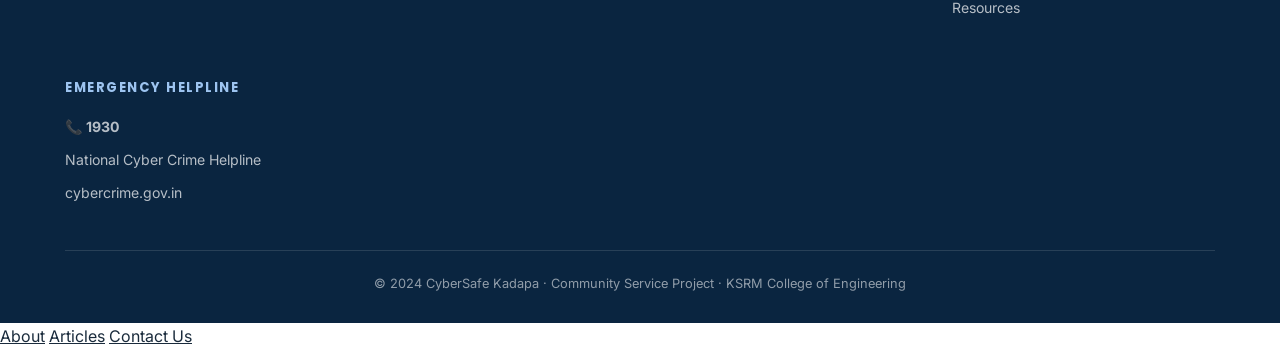
==== commit 0e4ba3ee: "Update index.html" ====
--- a/index.html
+++ b/index.html
@@ -385,3 +385,7 @@
 </html>
 
 
+<!-- Change it to this -->
+<a href="about.html">About</a>
+<a href="articles.html">Articles</a>
+<a href="contact.html">Contact Us</a>
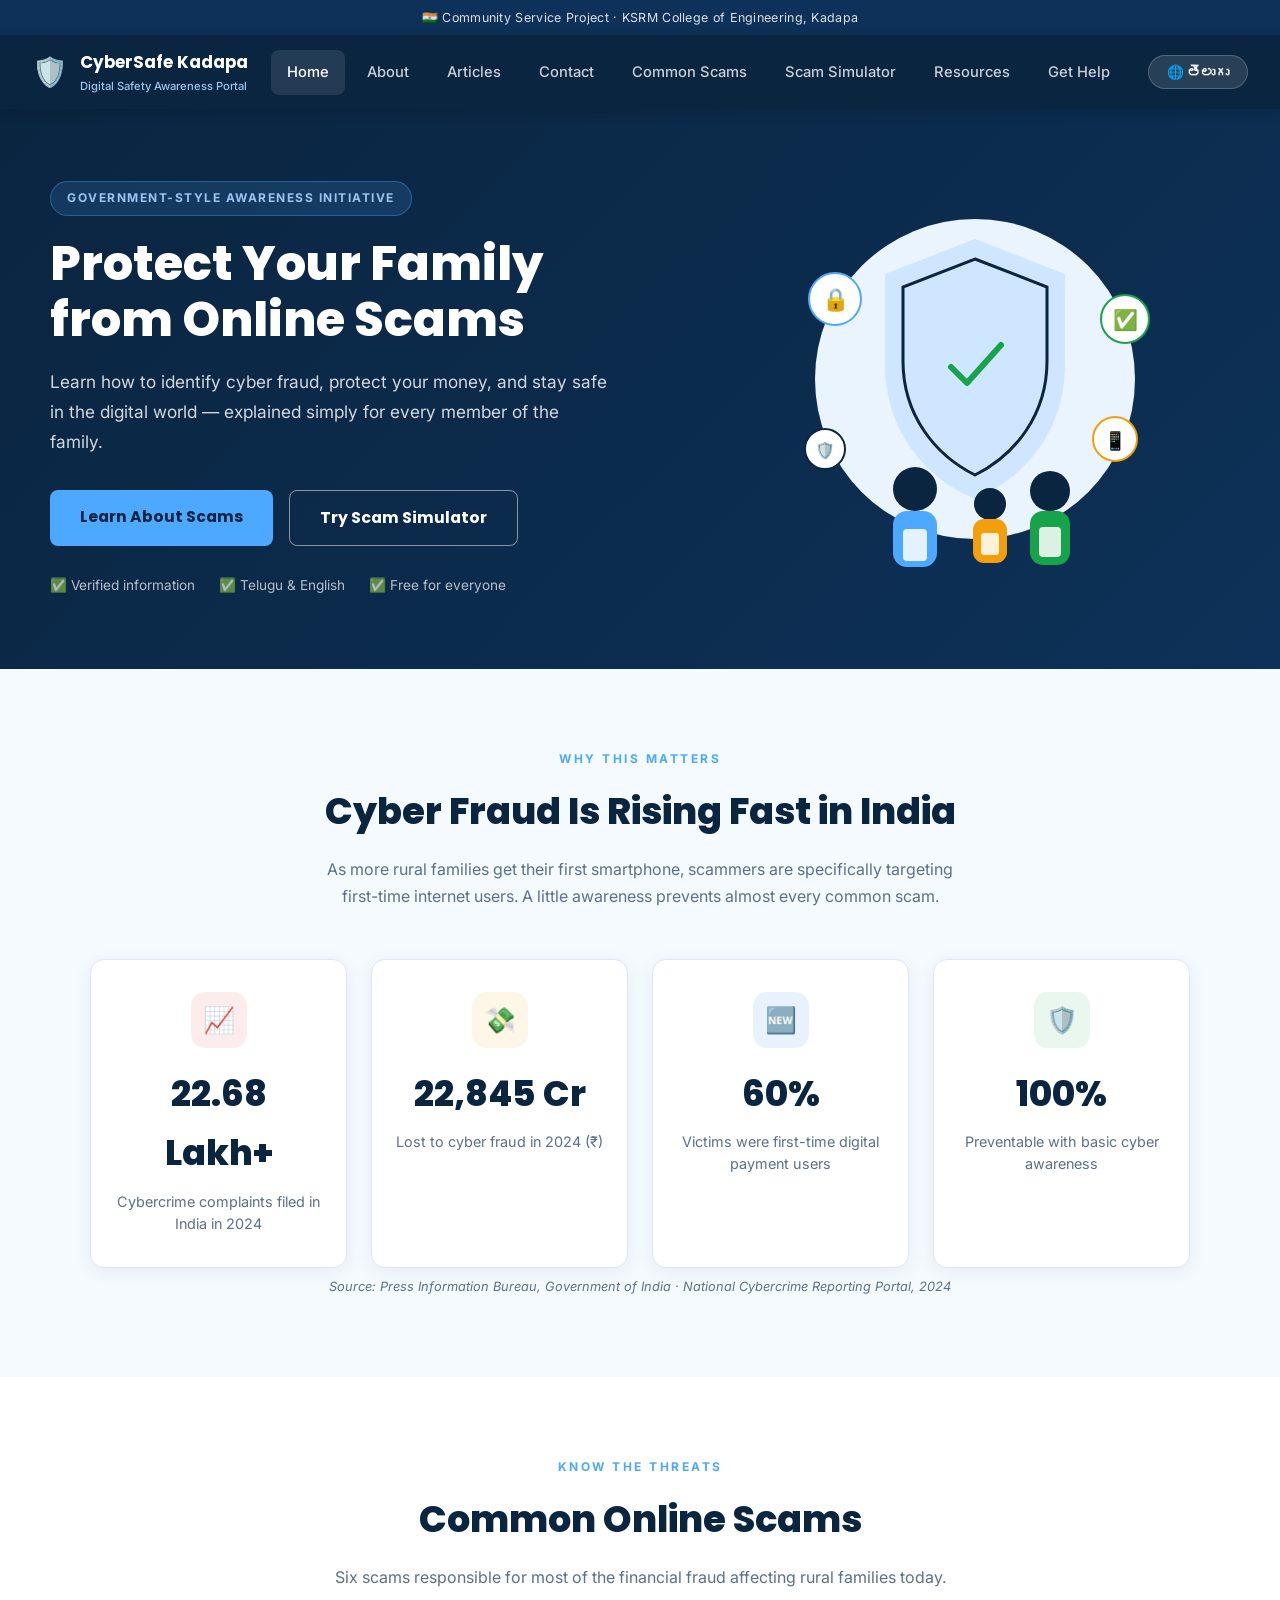
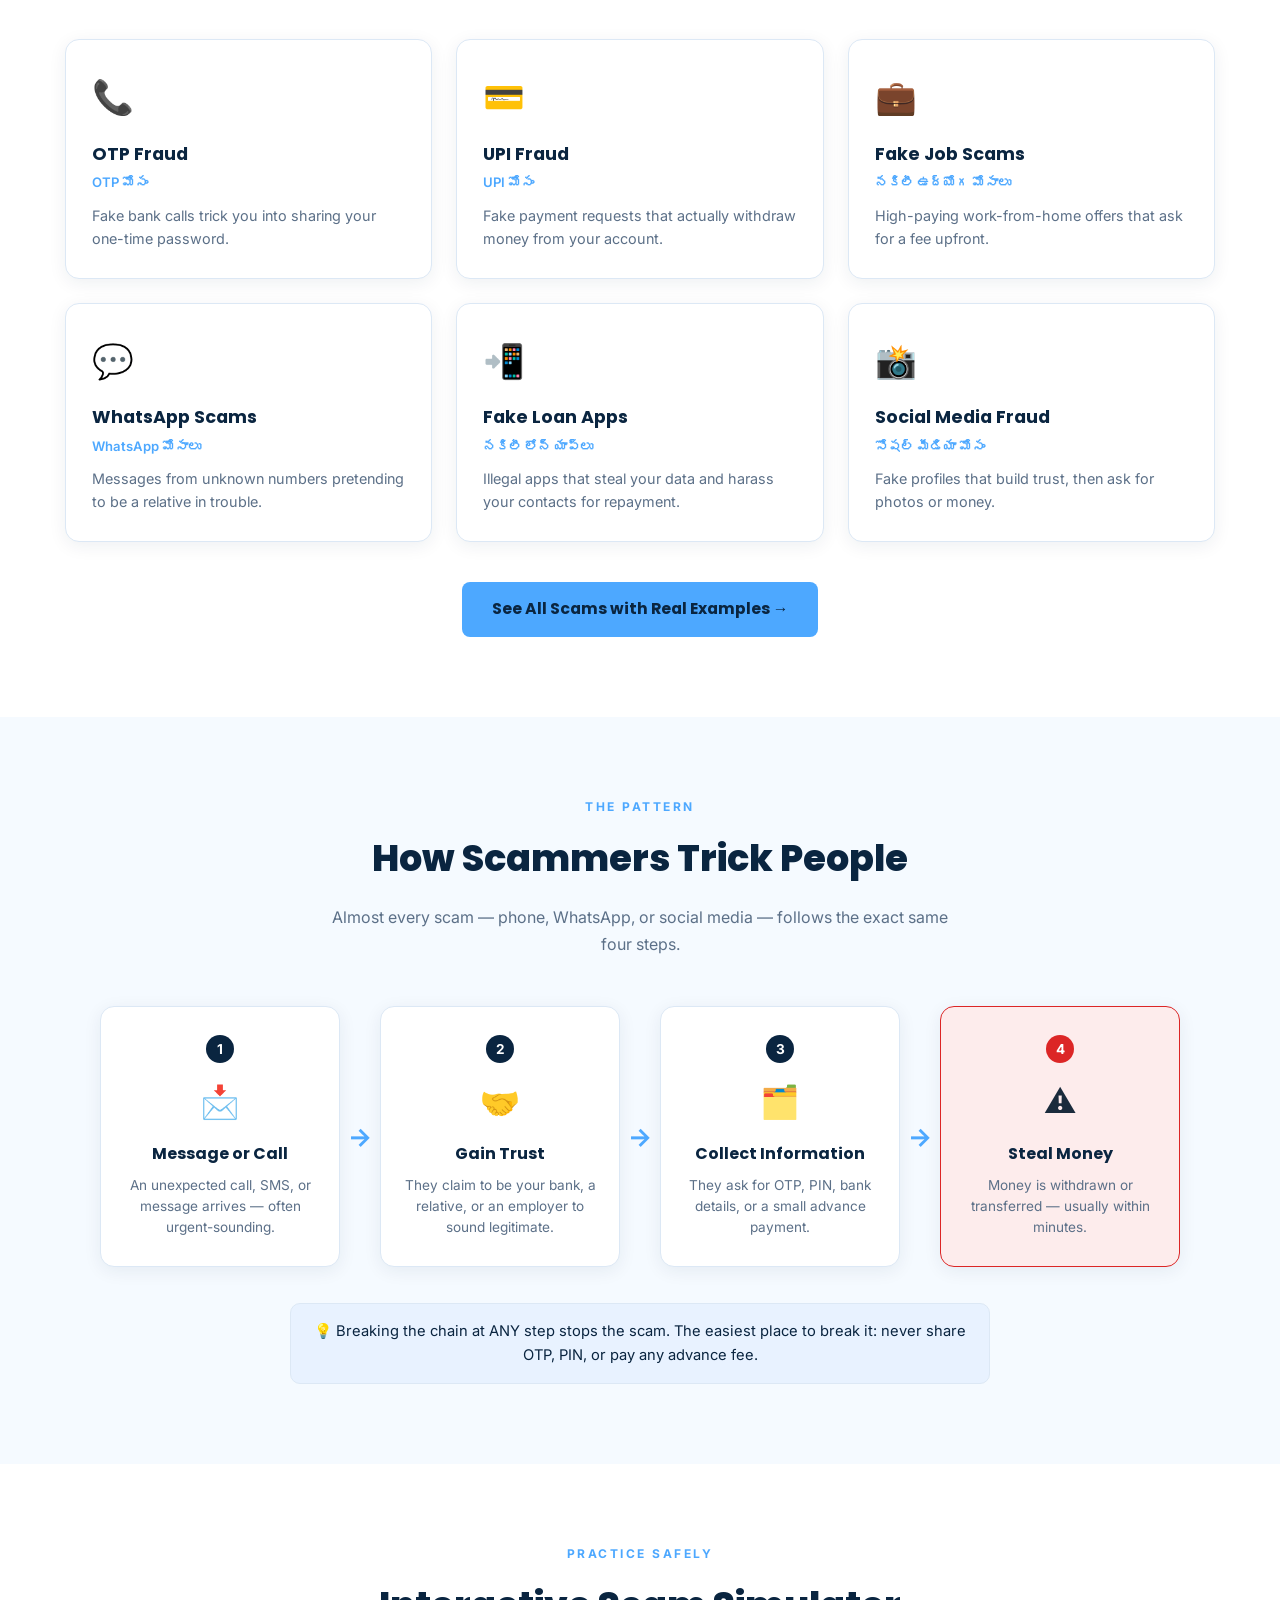
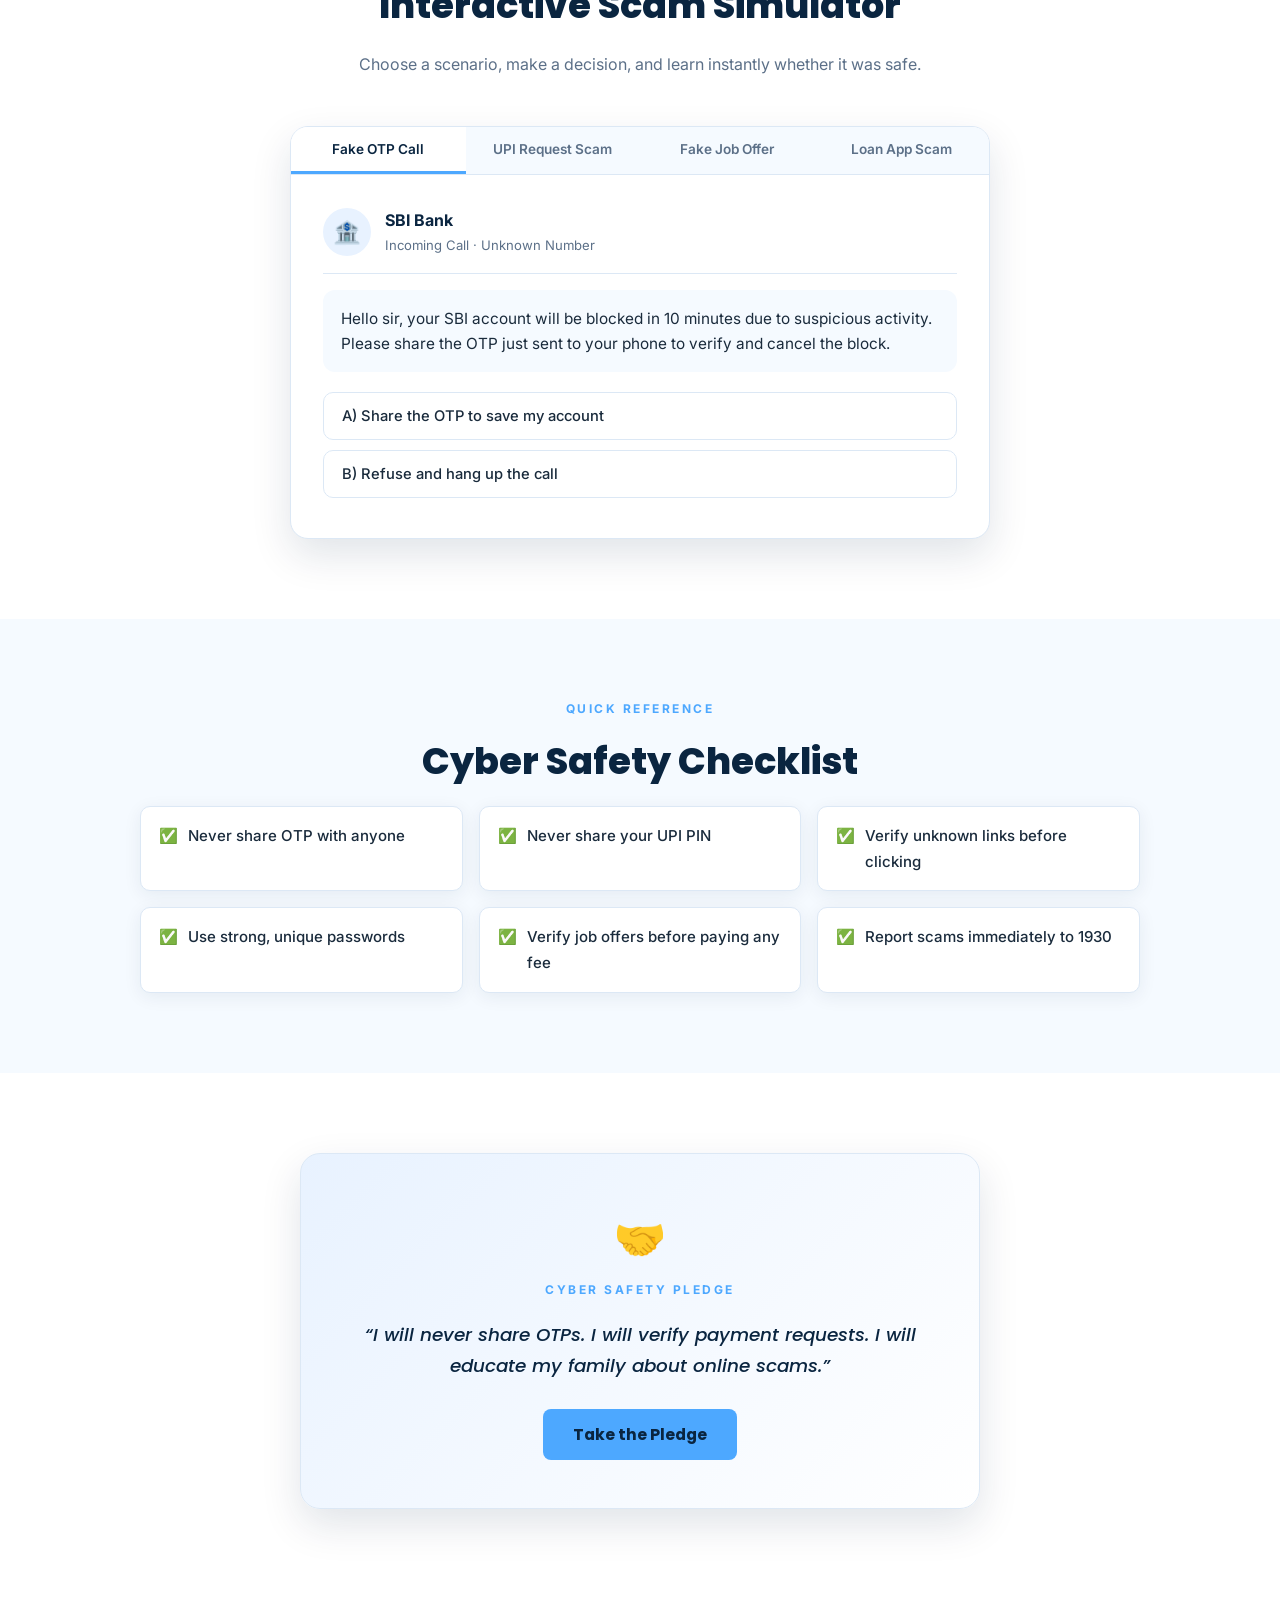
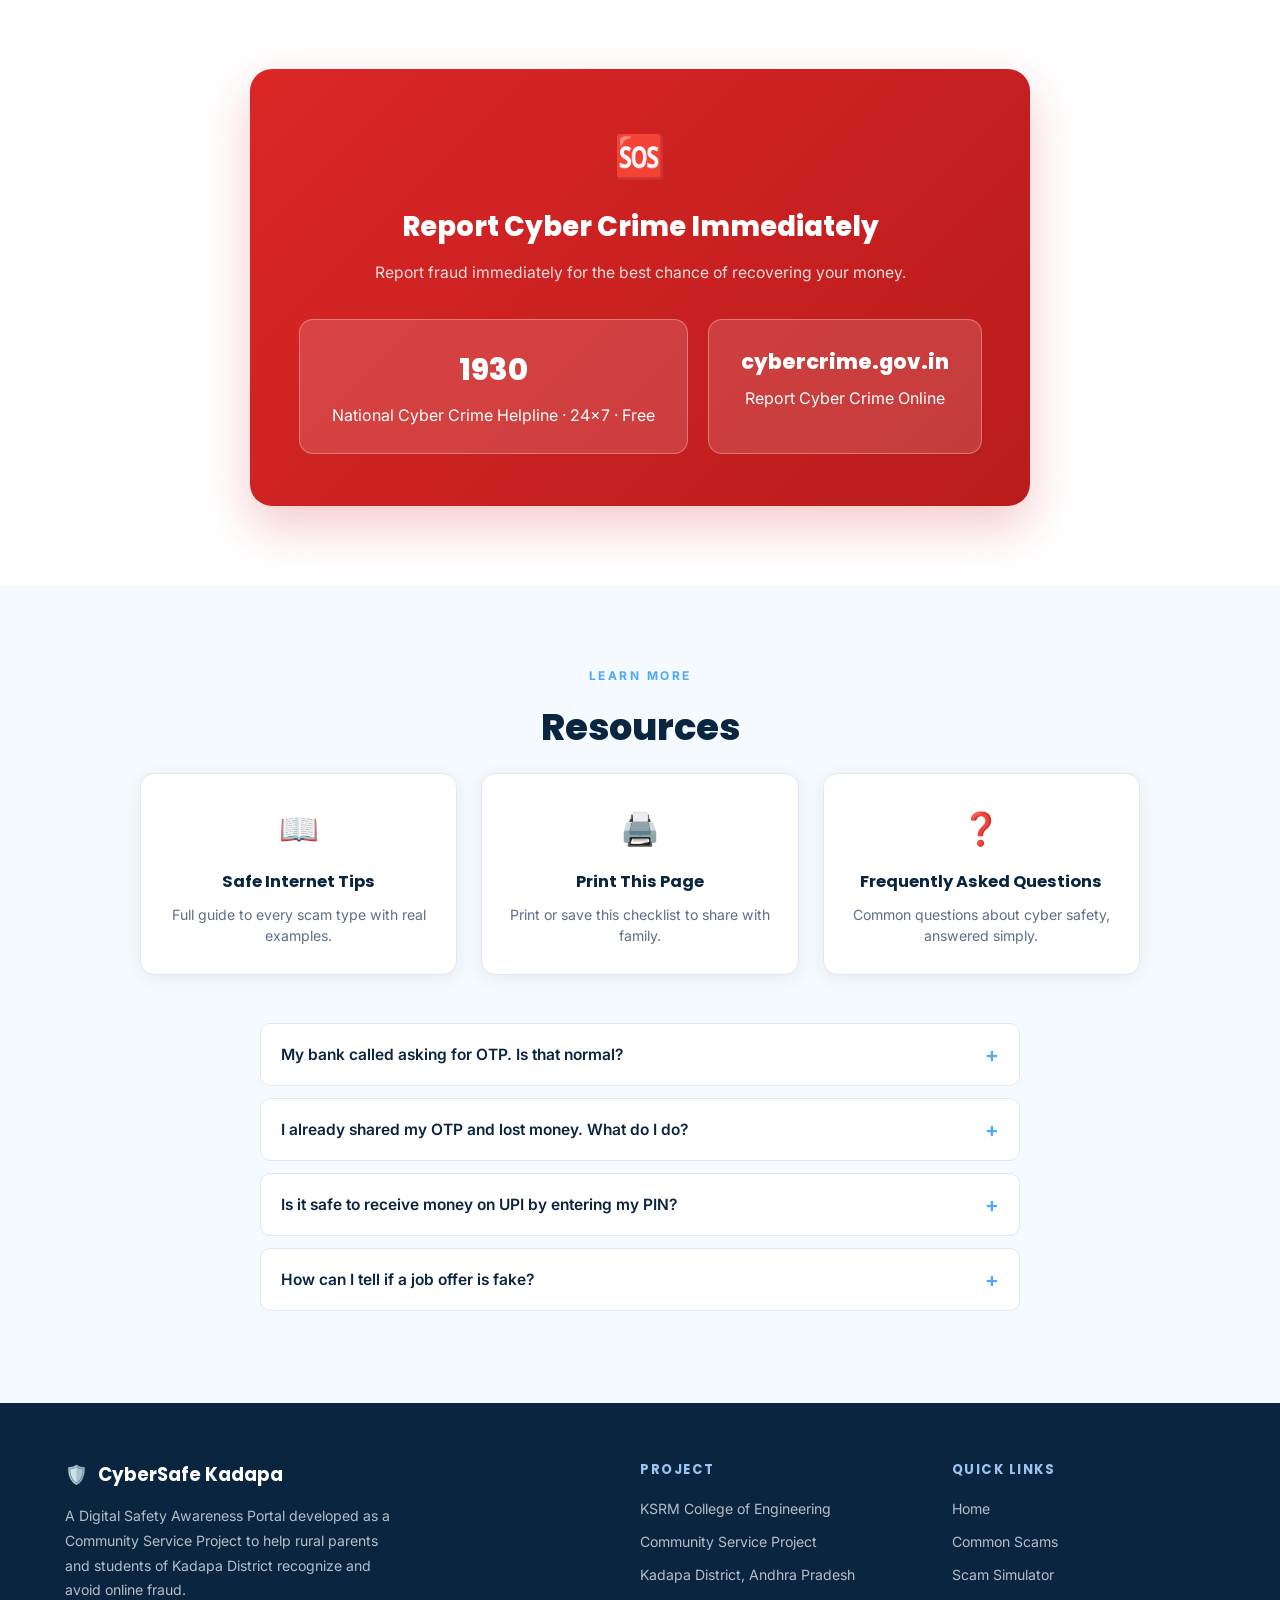
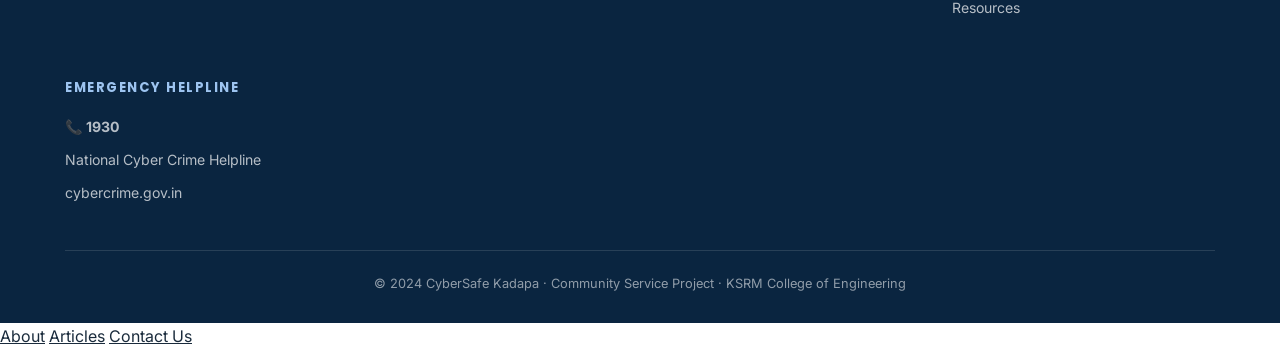
==== commit 4b3292a2: "Update index.html" ====
--- a/index.html
+++ b/index.html
@@ -27,12 +27,22 @@
     </span>
   </a>
   <nav class="nav-links" id="navLinks">
-    <a href="index.html" class="active" data-en="Home" data-te="హోమ్">Home</a>
-    <a href="awareness.html" data-en="Common Scams" data-te="సాధారణ మోసాలు">Common Scams</a>
-    <a href="#simulator" data-en="Scam Simulator" data-te="స్కామ్ సిమ్యులేటర్">Scam Simulator</a>
-    <a href="#resources" data-en="Resources" data-te="వనరులు">Resources</a>
-    <a href="#helpline" data-en="Get Help" data-te="సహాయం పొందండి">Get Help</a>
-  </nav>
+  <a href="index.html" class="active" data-en="Home" data-te="హోమ్">Home</a>
+
+  <a href="about.html" data-en="About" data-te="గురించి">About</a>
+
+  <a href="articles.html" data-en="Articles" data-te="వ్యాసాలు">Articles</a>
+
+  <a href="contact.html" data-en="Contact" data-te="సంప్రదించండి">Contact</a>
+
+  <a href="awareness.html" data-en="Common Scams" data-te="సాధారణ మోసాలు">Common Scams</a>
+
+  <a href="#simulator" data-en="Scam Simulator" data-te="స్కామ్ సిమ్యులేటర్">Scam Simulator</a>
+
+  <a href="#resources" data-en="Resources" data-te="వనరులు">Resources</a>
+
+  <a href="#helpline" data-en="Get Help" data-te="సహాయం పొందండి">Get Help</a>
+</nav>
   <div class="nav-actions">
     <button class="lang-btn" id="langBtn" onclick="toggleLanguage()">🌐 తెలుగు</button>
     <button class="hamburger" id="hamburger" onclick="toggleMenu()" aria-label="Menu">
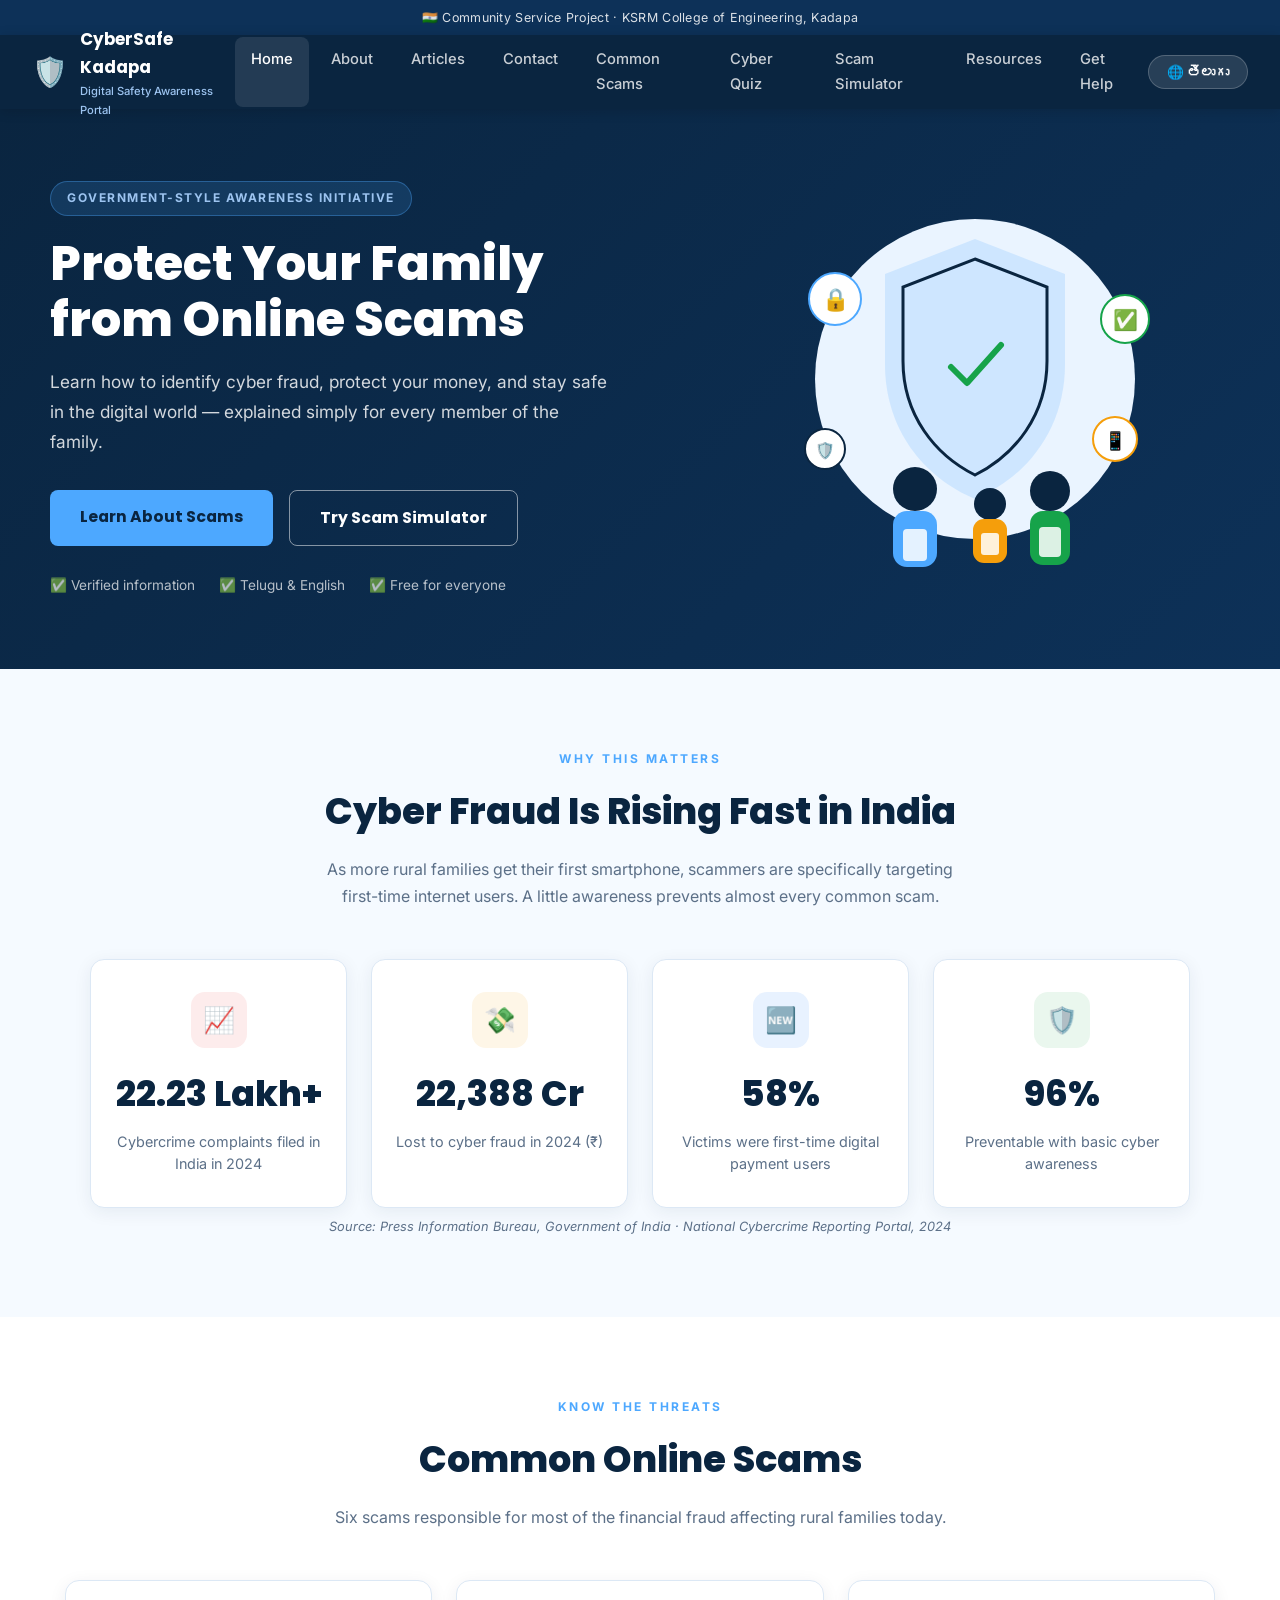
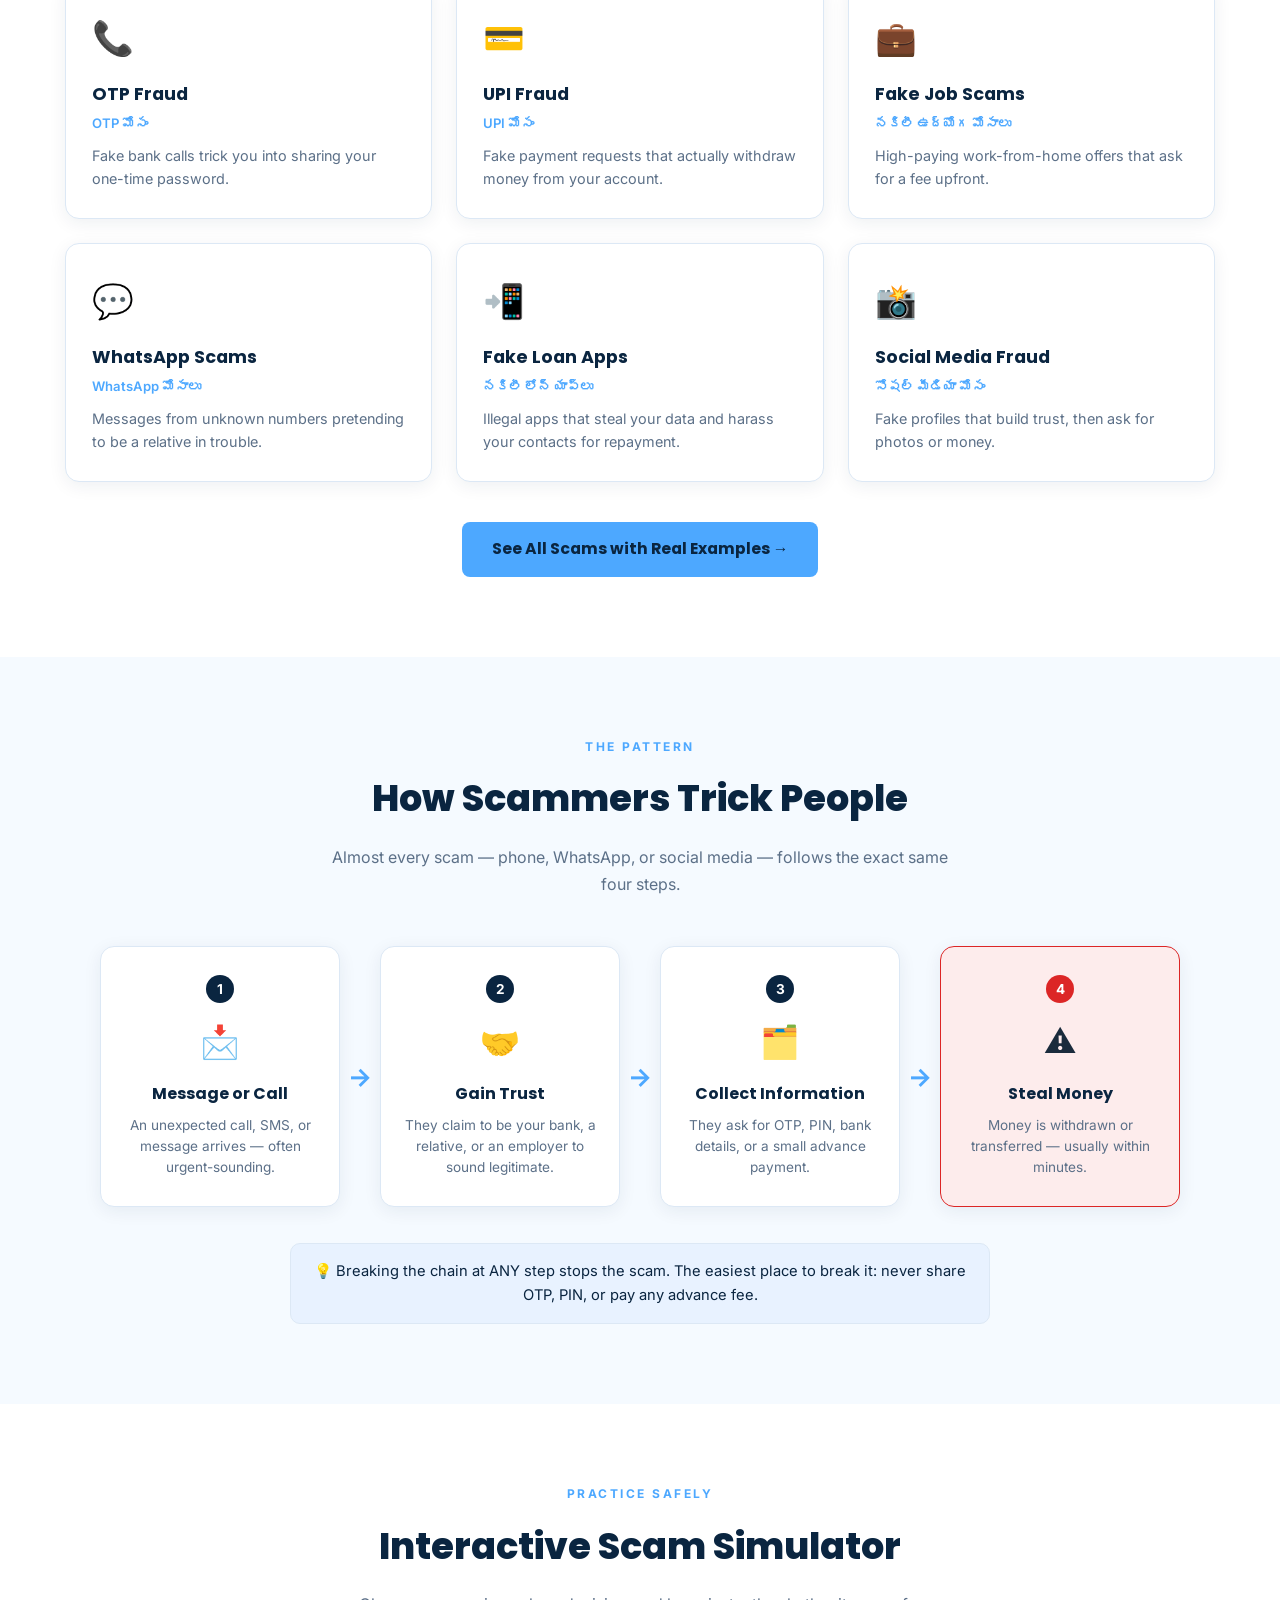
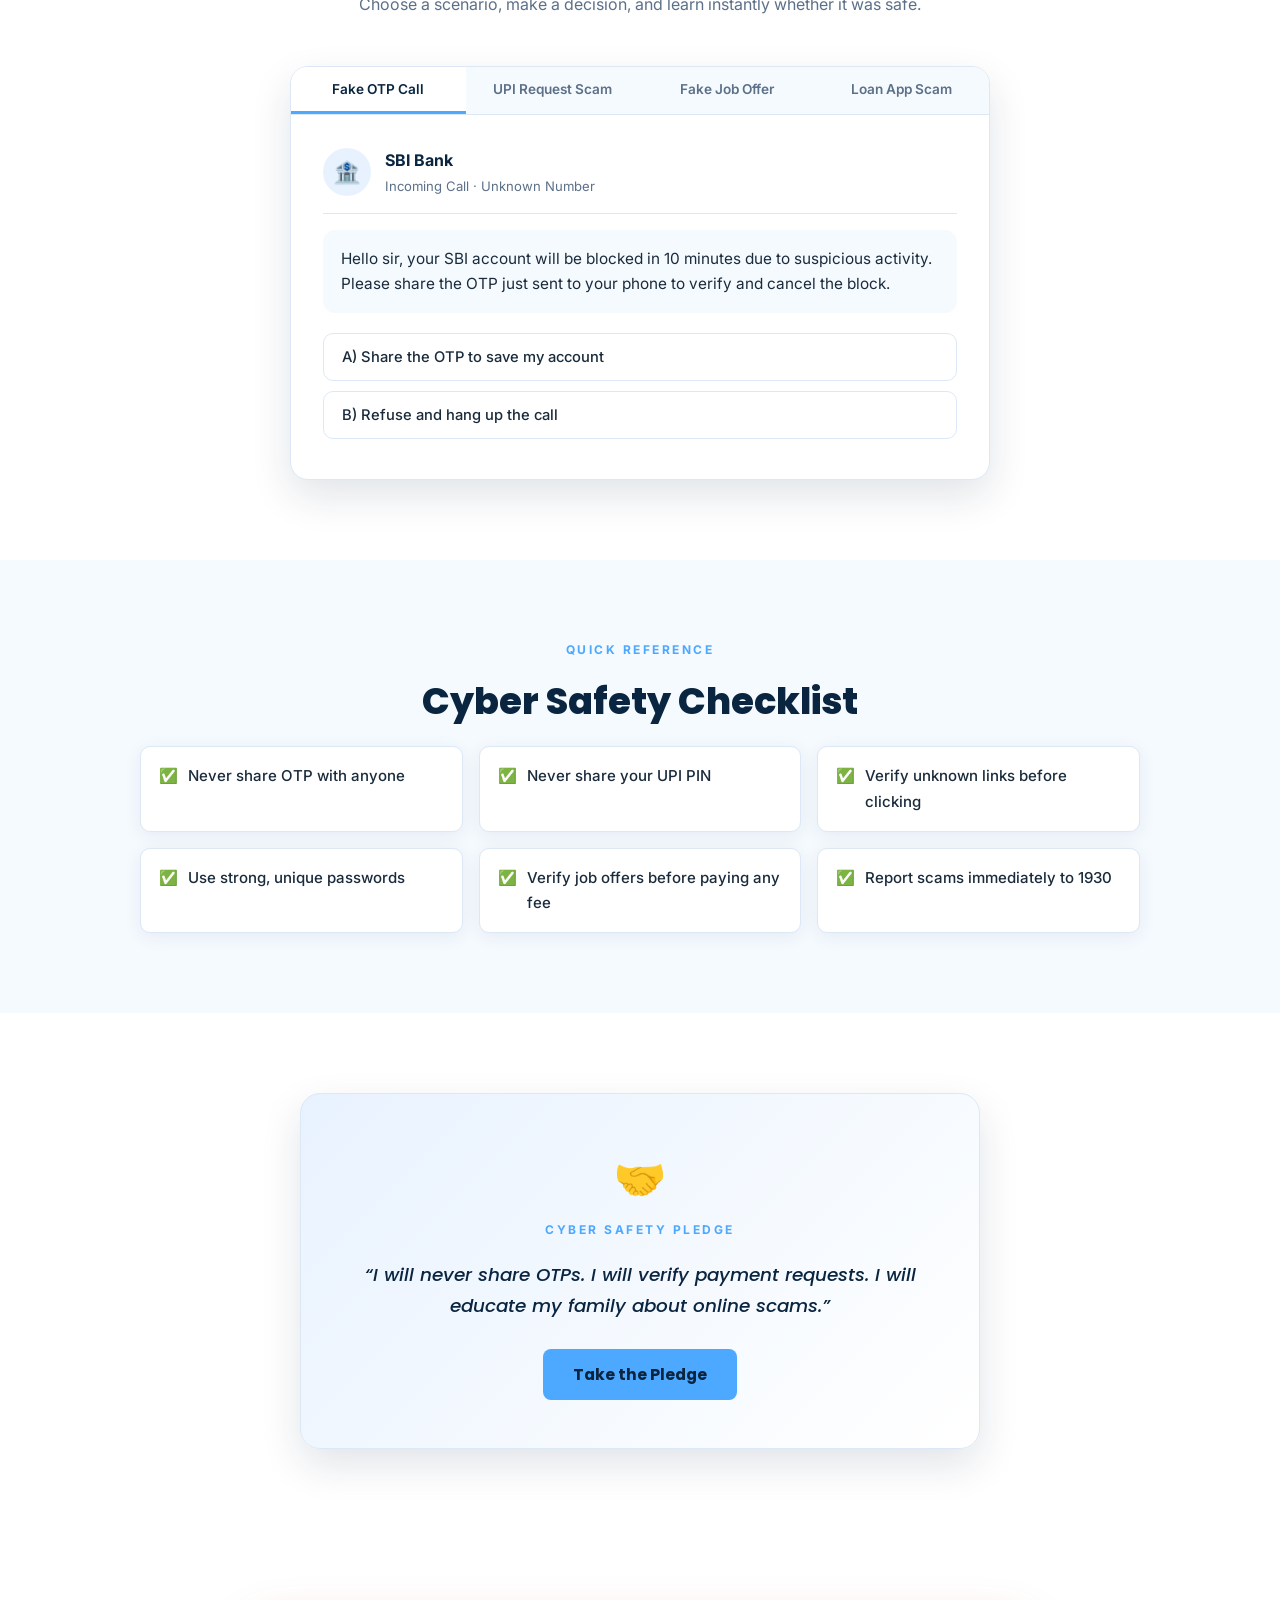
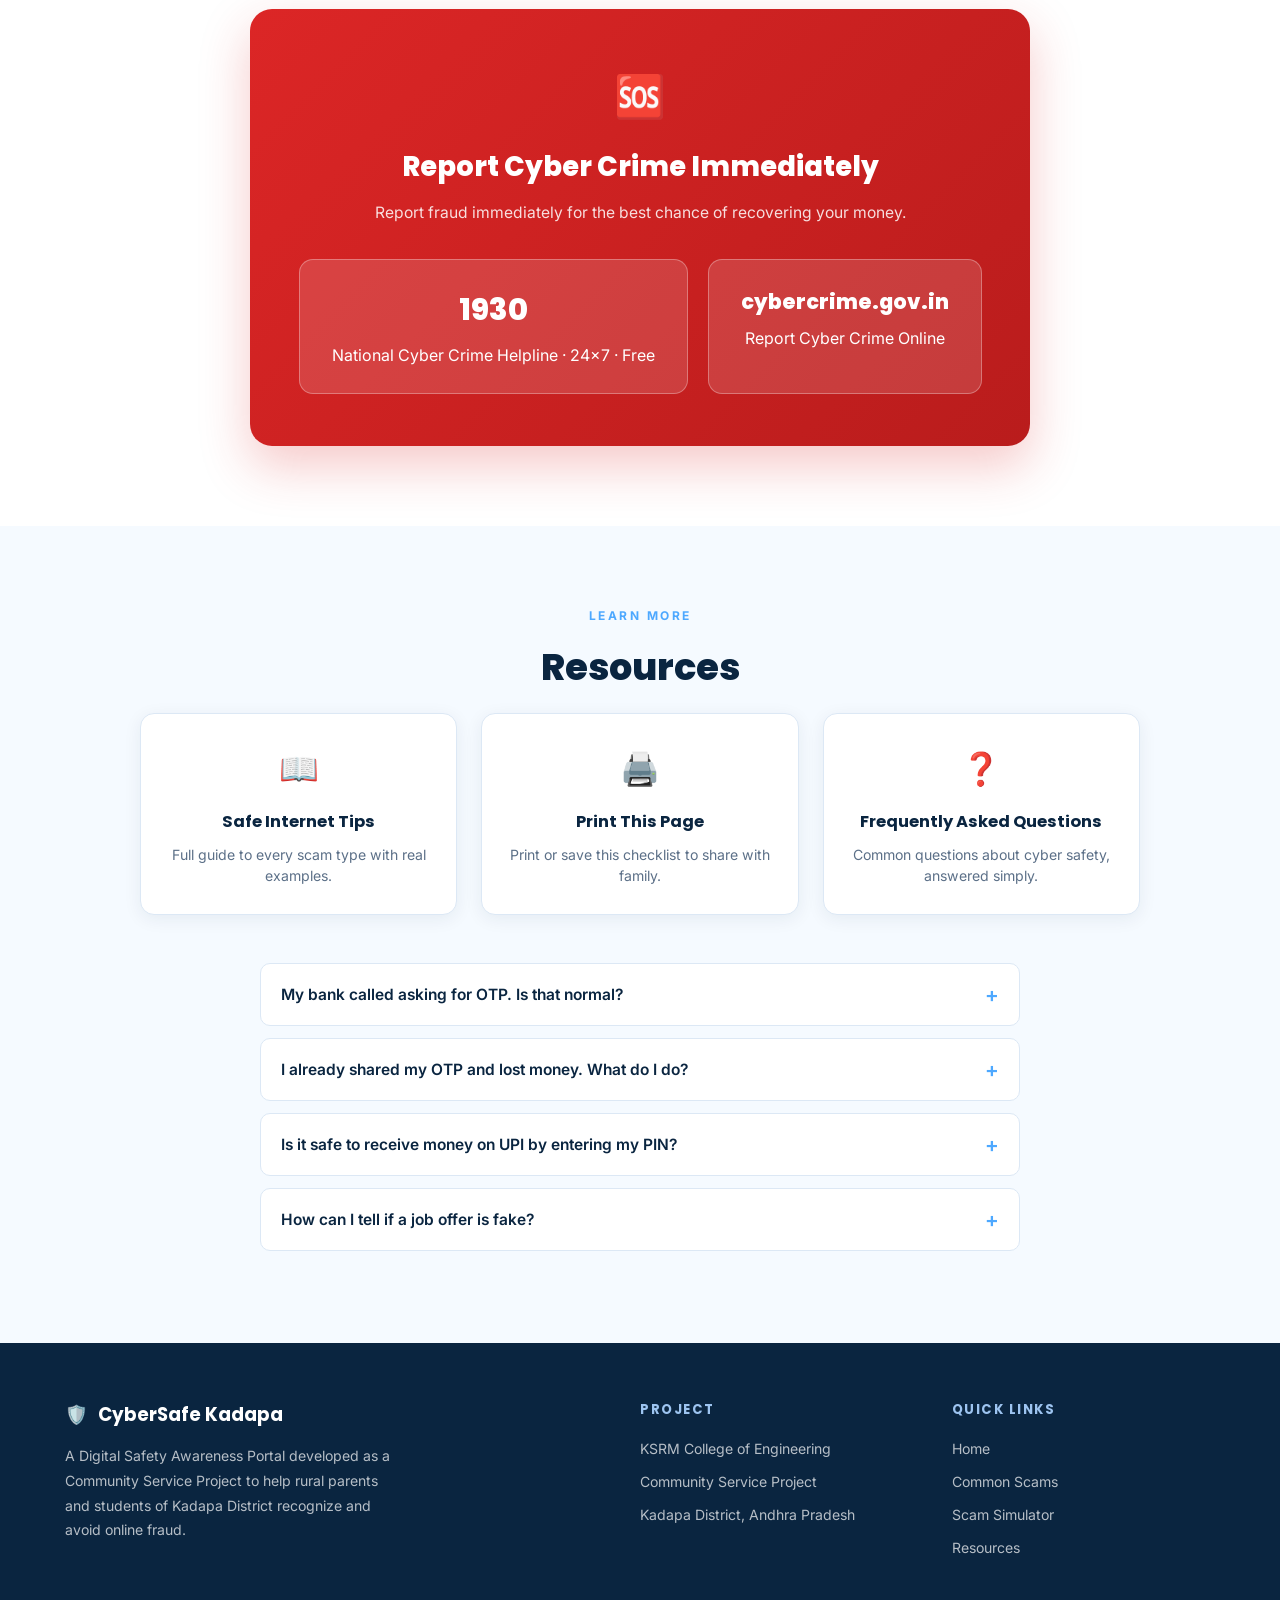
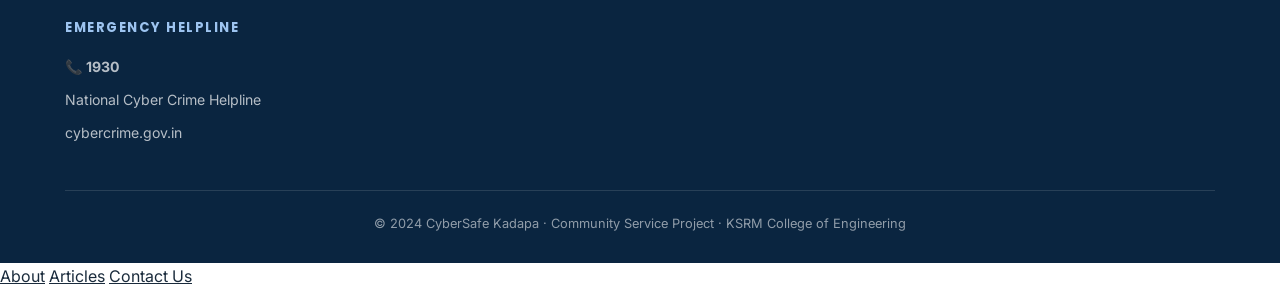
==== commit ee800374: "Update index.html" ====
--- a/index.html
+++ b/index.html
@@ -36,11 +36,12 @@
   <a href="contact.html" data-en="Contact" data-te="సంప్రదించండి">Contact</a>
 
   <a href="awareness.html" data-en="Common Scams" data-te="సాధారణ మోసాలు">Common Scams</a>
+  <a href="quiz.html">Cyber Quiz</a>
 
   <a href="#simulator" data-en="Scam Simulator" data-te="స్కామ్ సిమ్యులేటర్">Scam Simulator</a>
 
   <a href="#resources" data-en="Resources" data-te="వనరులు">Resources</a>
-
+    
   <a href="#helpline" data-en="Get Help" data-te="సహాయం పొందండి">Get Help</a>
 </nav>
   <div class="nav-actions">
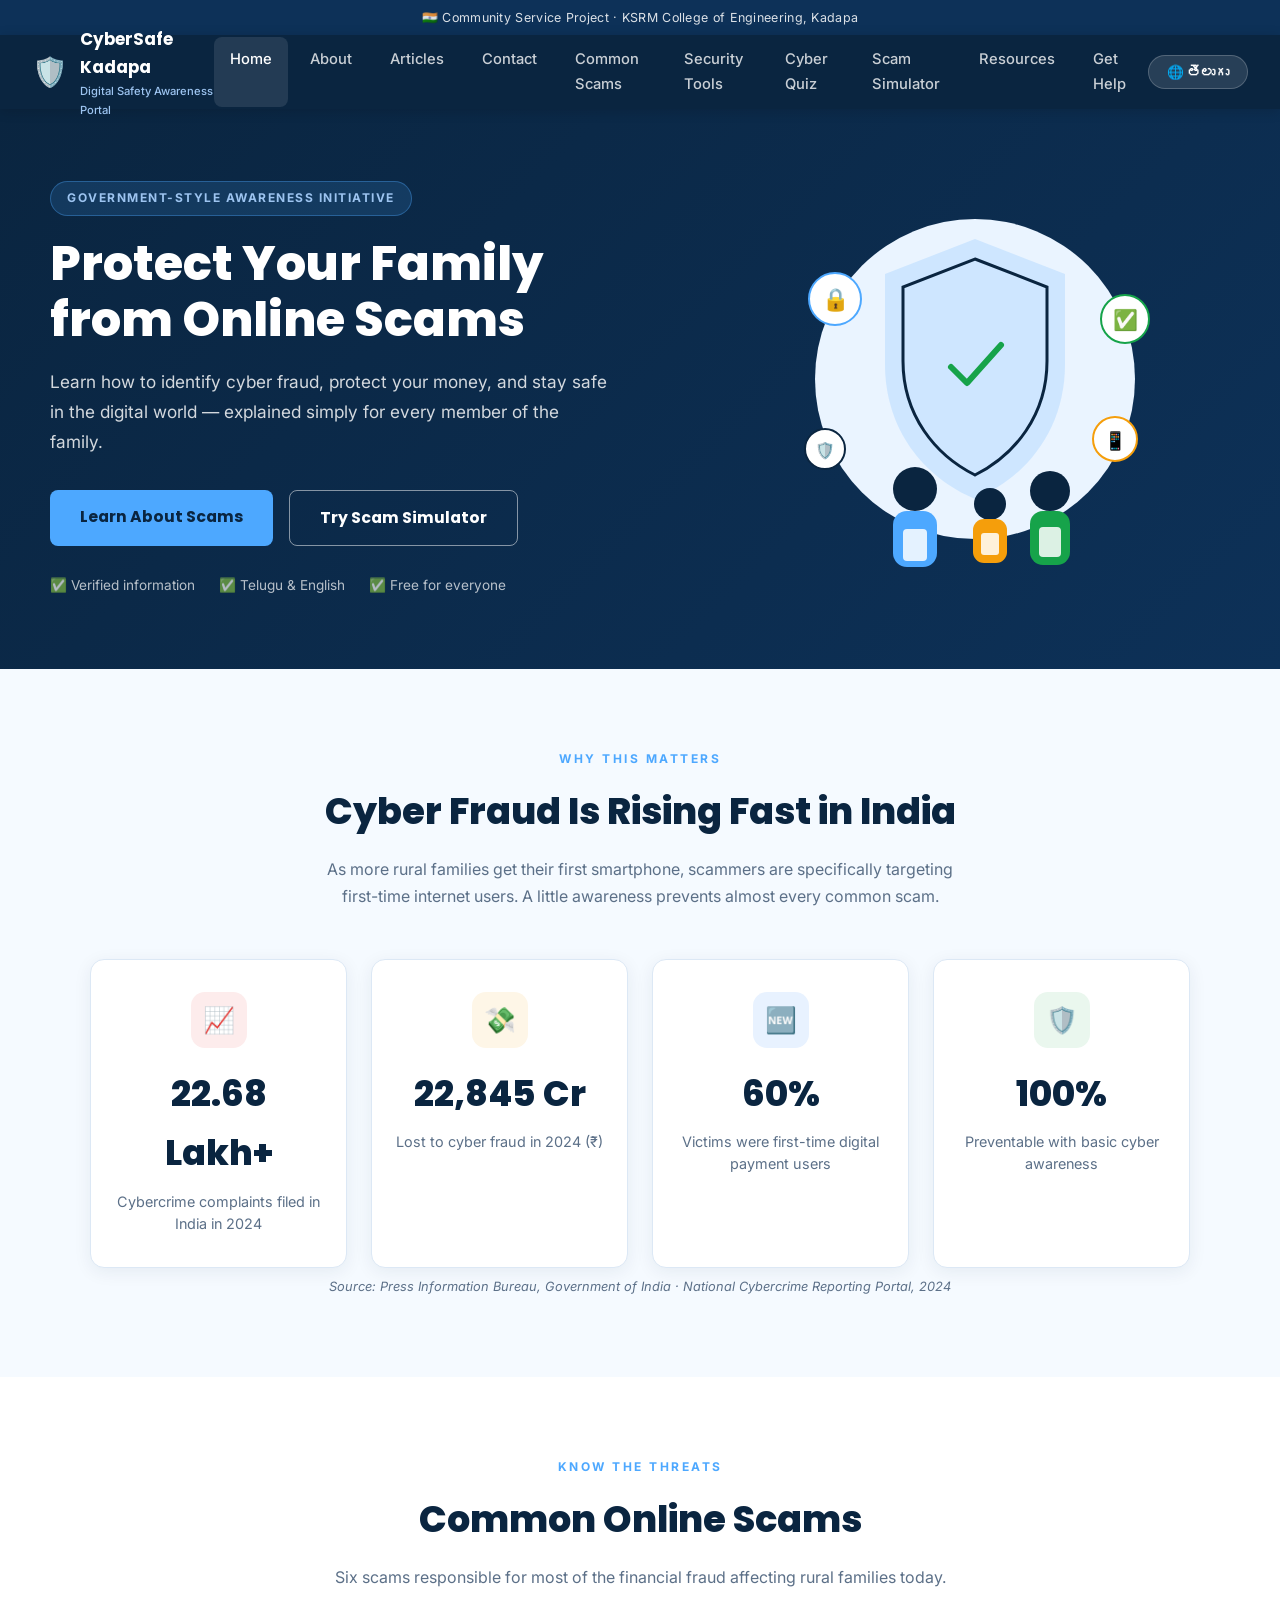
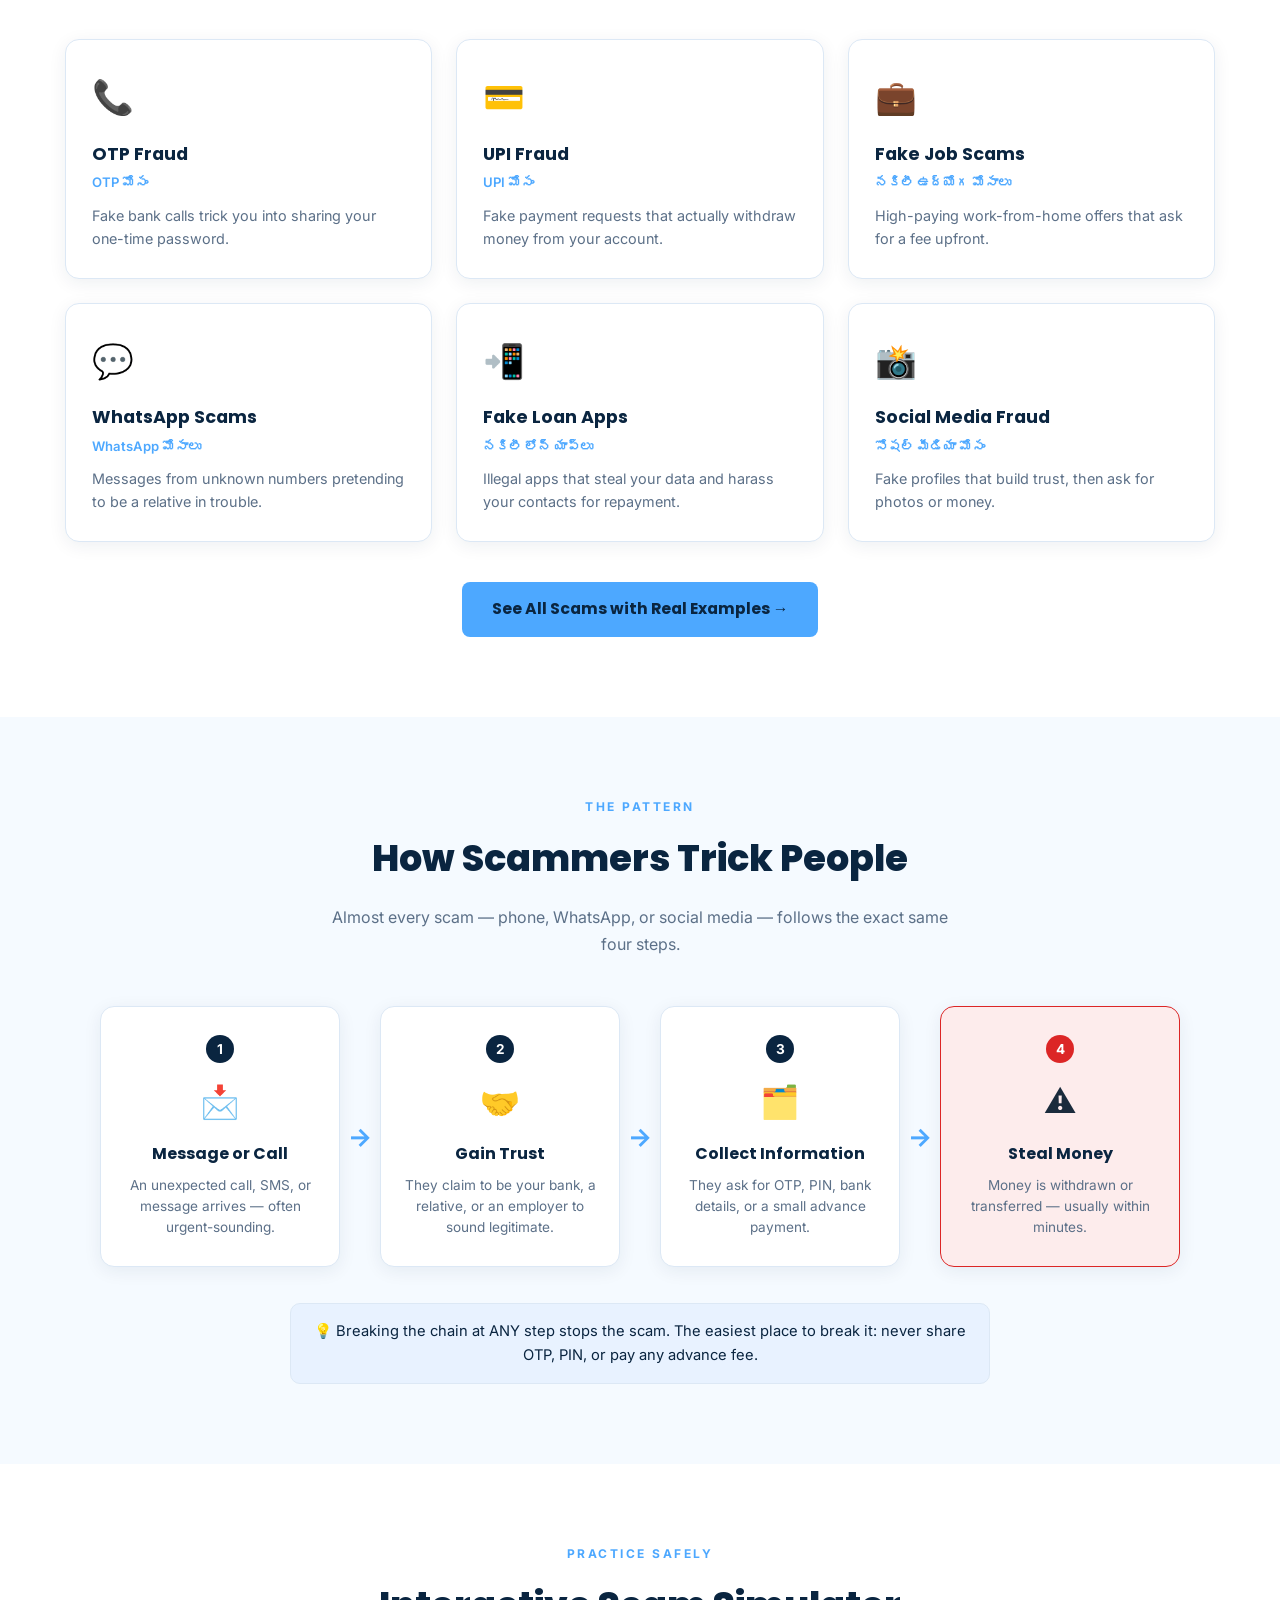
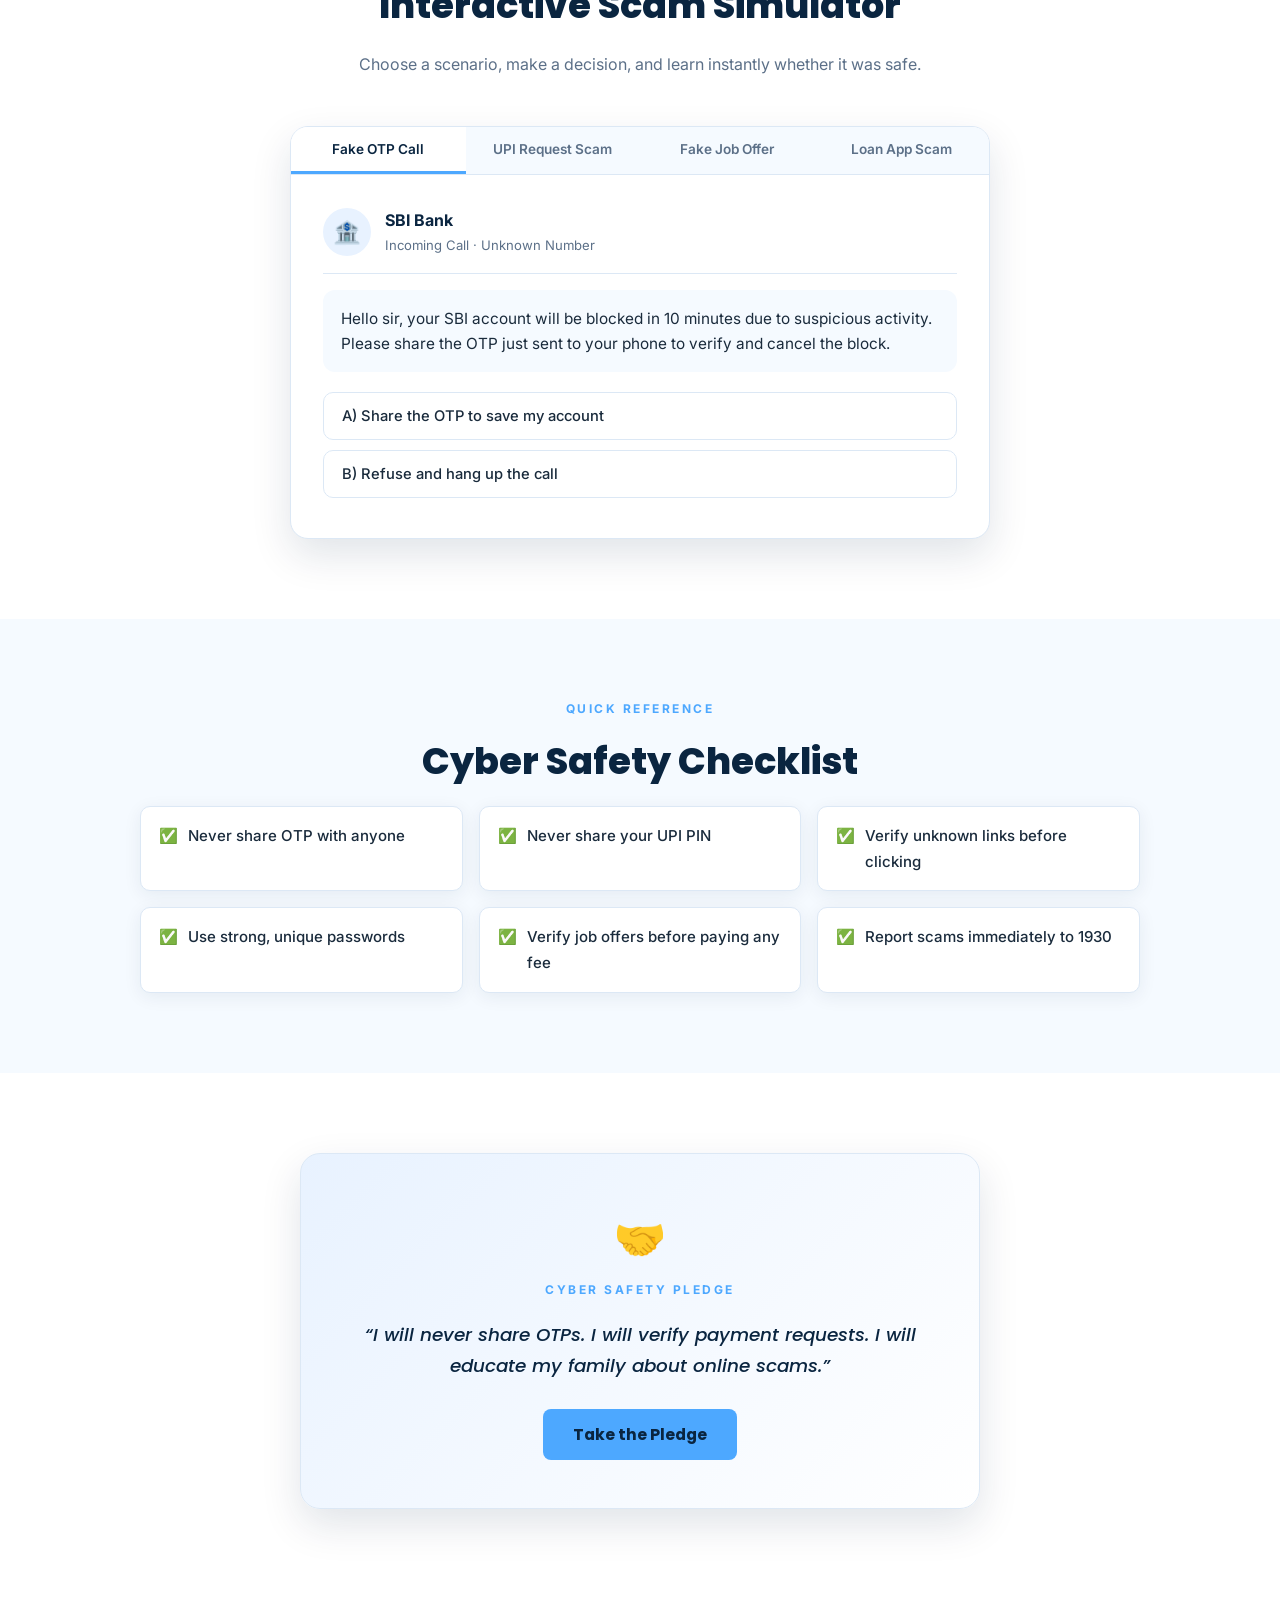
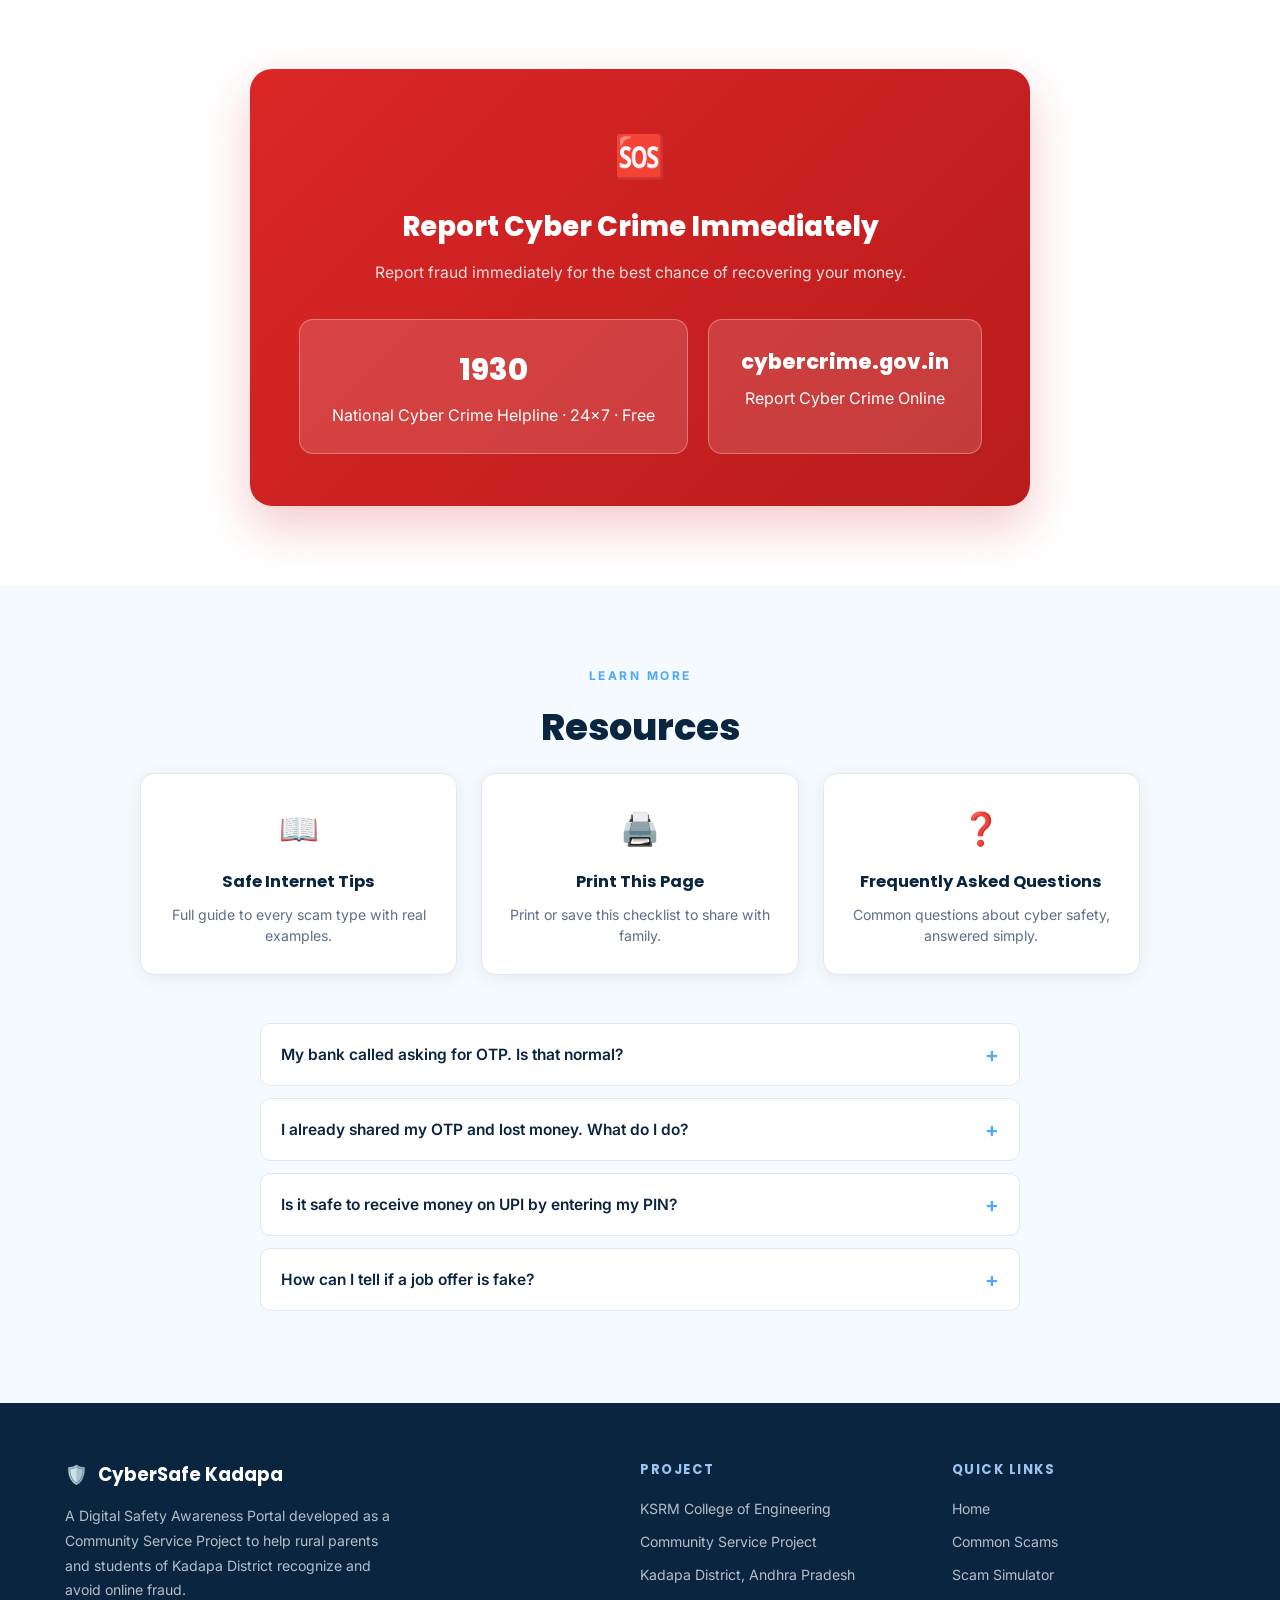
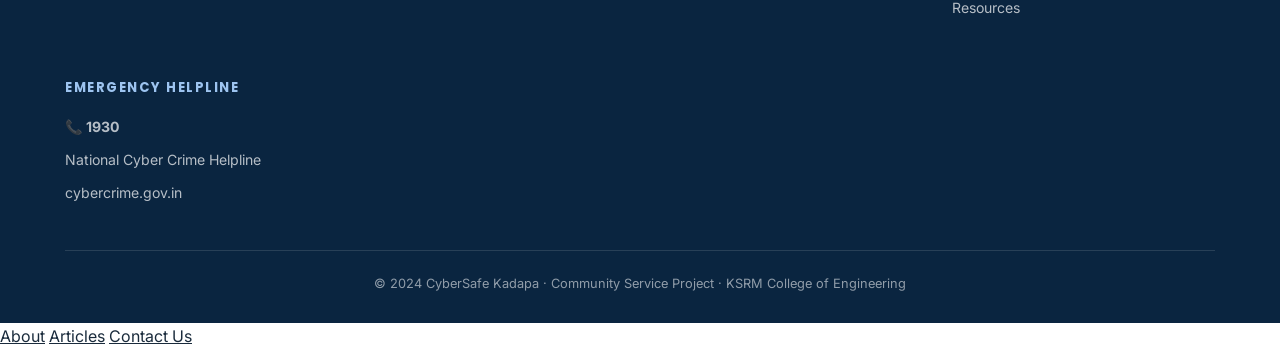
==== commit e54bb56a: "Update index.html" ====
--- a/index.html
+++ b/index.html
@@ -36,6 +36,7 @@
   <a href="contact.html" data-en="Contact" data-te="సంప్రదించండి">Contact</a>
 
   <a href="awareness.html" data-en="Common Scams" data-te="సాధారణ మోసాలు">Common Scams</a>
+  <a href="security-tools.html">Security Tools</a>
   <a href="quiz.html">Cyber Quiz</a>
 
   <a href="#simulator" data-en="Scam Simulator" data-te="స్కామ్ సిమ్యులేటర్">Scam Simulator</a>
